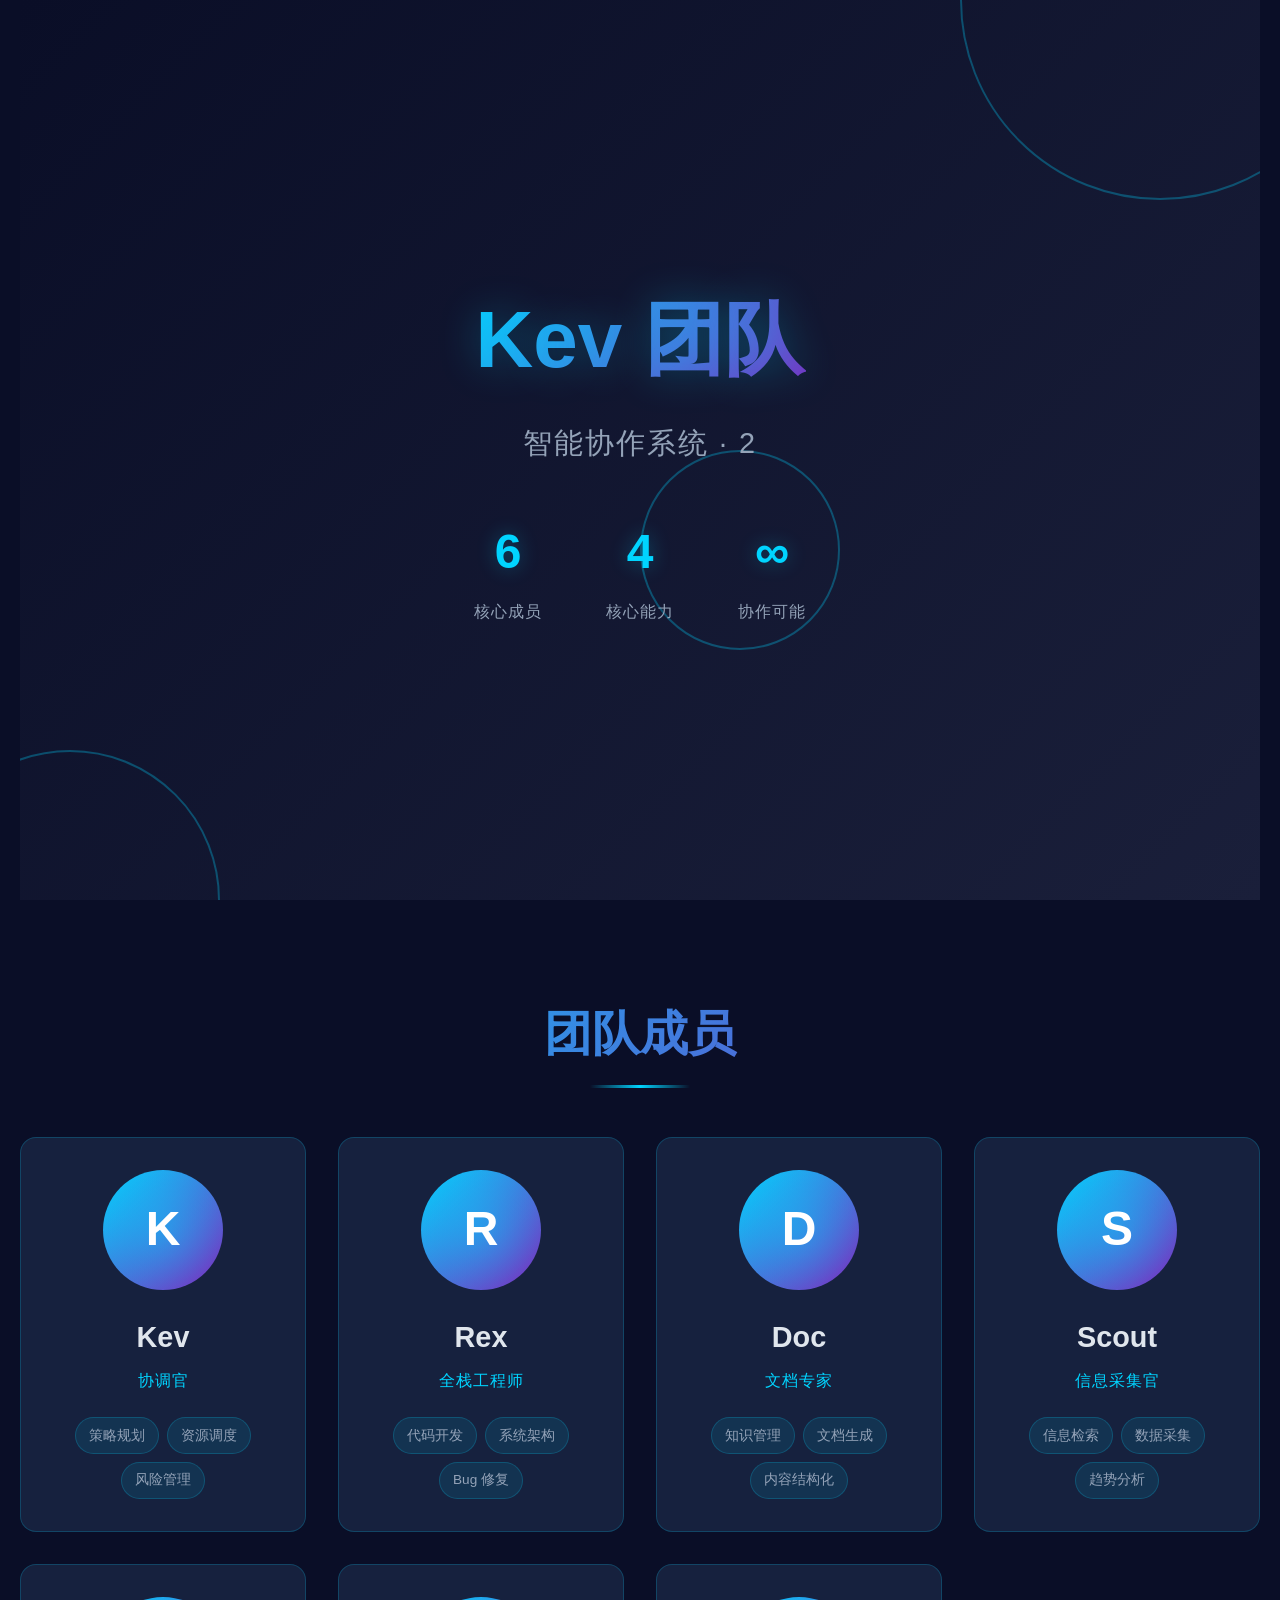
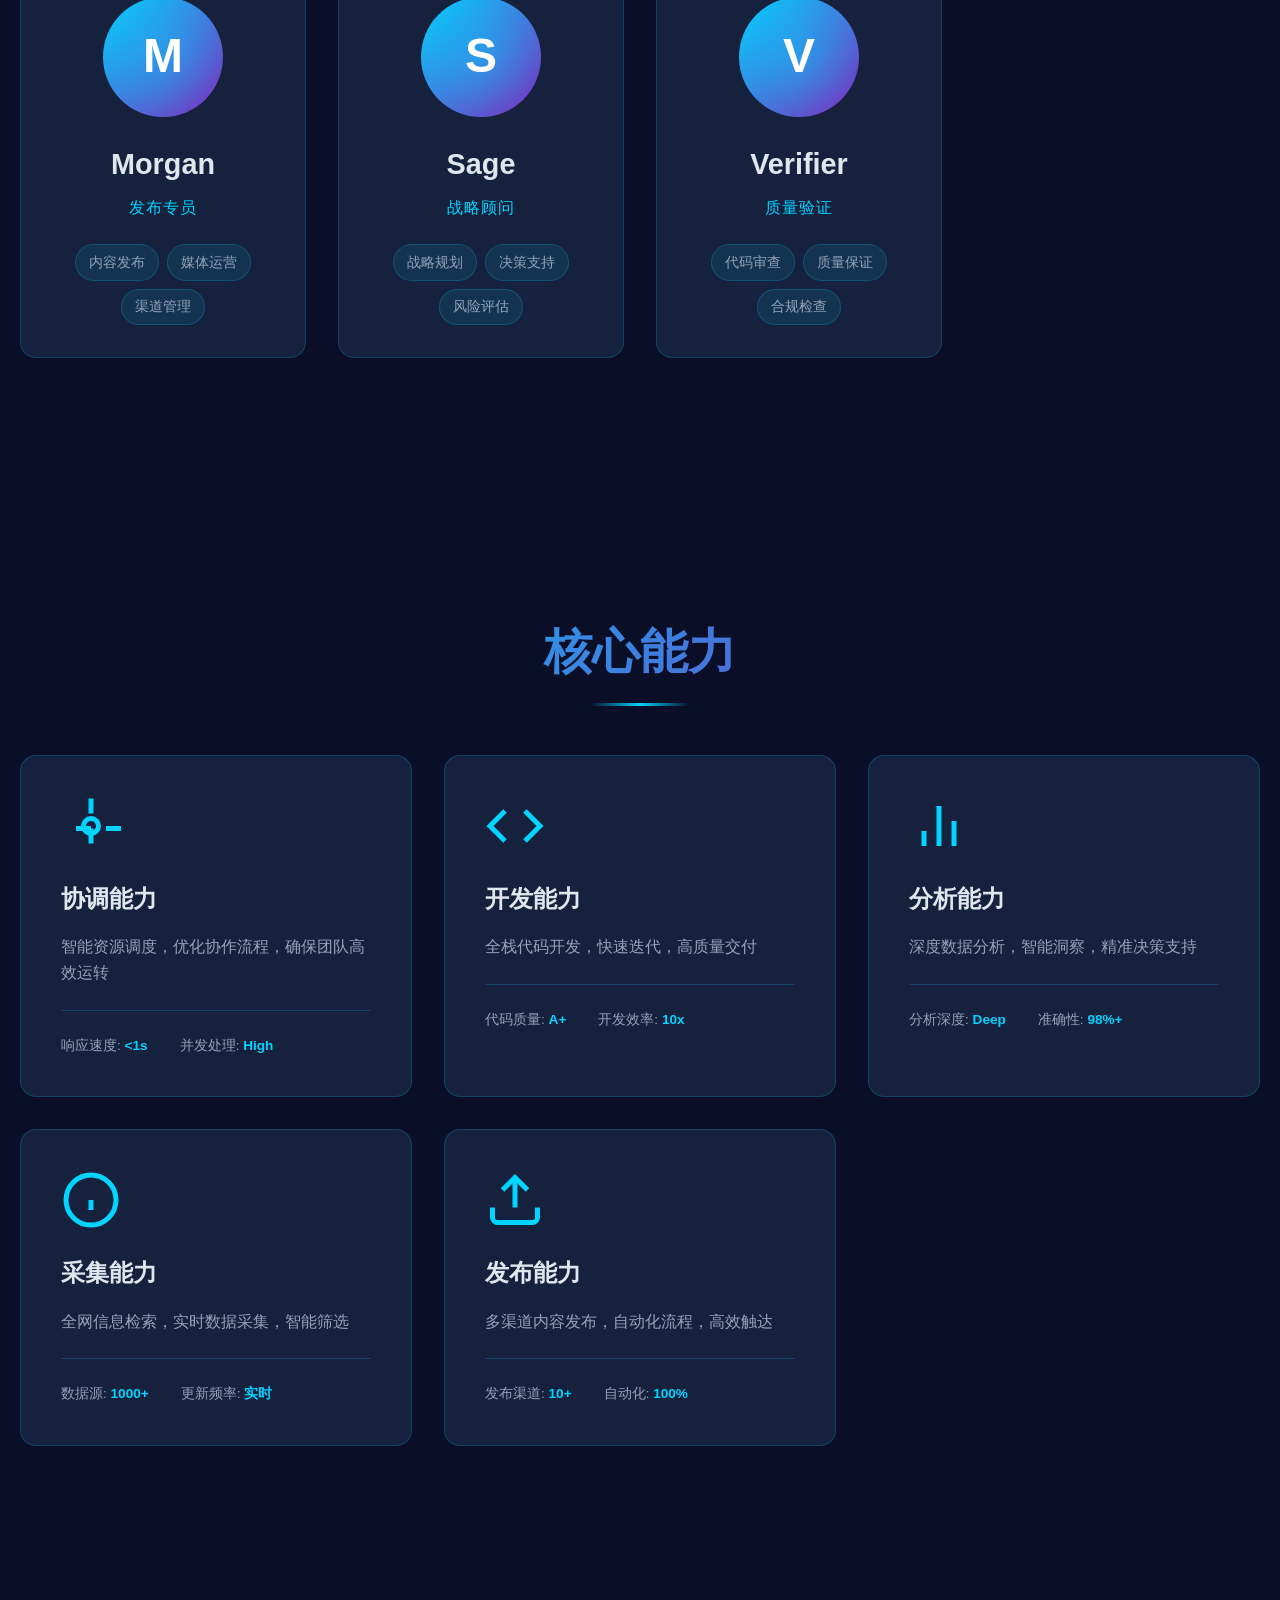
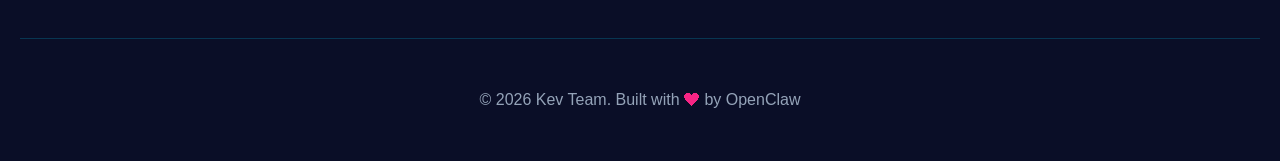
==== index.html @ b7a0092e "Initial commit: Kev Team Showcase page" ====
<!DOCTYPE html>
<html lang="zh-CN">
<head>
    <meta charset="UTF-8">
    <meta name="viewport" content="width=device-width, initial-scale=1.0">
    <title>Kev 团队 - 智能协作系统</title>
    <link rel="stylesheet" href="styles.css">
</head>
<body>
    <div class="container">
        <!-- Hero Section -->
        <section class="hero">
            <div class="hero-content">
                <h1 class="hero-title">Kev 团队</h1>
                <p class="hero-subtitle">智能协作系统 · 24/7 专业化服务</p>
                <div class="hero-stats">
                    <div class="stat-item">
                        <span class="stat-number">7</span>
                        <span class="stat-label">核心成员</span>
                    </div>
                    <div class="stat-item">
                        <span class="stat-number">5+</span>
                        <span class="stat-label">核心能力</span>
                    </div>
                    <div class="stat-item">
                        <span class="stat-number">∞</span>
                        <span class="stat-label">协作可能</span>
                    </div>
                </div>
            </div>
            <div class="hero-bg">
                <div class="circle"></div>
                <div class="circle"></div>
                <div class="circle"></div>
            </div>
        </section>

        <!-- Team Members Section -->
        <section class="section members">
            <h2 class="section-title">团队成员</h2>
            <div class="members-grid">
                <div class="member-card" data-role="coordinator">
                    <div class="member-avatar">
                        <span class="avatar-initials">K</span>
                        <div class="avatar-glow"></div>
                    </div>
                    <h3 class="member-name">Kev</h3>
                    <p class="member-role">协调官</p>
                    <div class="member-skills">
                        <span class="skill-tag">策略规划</span>
                        <span class="skill-tag">资源调度</span>
                        <span class="skill-tag">风险管理</span>
                    </div>
                </div>

                <div class="member-card" data-role="developer">
                    <div class="member-avatar">
                        <span class="avatar-initials">R</span>
                        <div class="avatar-glow"></div>
                    </div>
                    <h3 class="member-name">Rex</h3>
                    <p class="member-role">全栈工程师</p>
                    <div class="member-skills">
                        <span class="skill-tag">代码开发</span>
                        <span class="skill-tag">系统架构</span>
                        <span class="skill-tag">Bug 修复</span>
                    </div>
                </div>

                <div class="member-card" data-role="analyst">
                    <div class="member-avatar">
                        <span class="avatar-initials">D</span>
                        <div class="avatar-glow"></div>
                    </div>
                    <h3 class="member-name">Doc</h3>
                    <p class="member-role">文档专家</p>
                    <div class="member-skills">
                        <span class="skill-tag">知识管理</span>
                        <span class="skill-tag">文档生成</span>
                        <span class="skill-tag">内容结构化</span>
                    </div>
                </div>

                <div class="member-card" data-role="collector">
                    <div class="member-avatar">
                        <span class="avatar-initials">S</span>
                        <div class="avatar-glow"></div>
                    </div>
                    <h3 class="member-name">Scout</h3>
                    <p class="member-role">信息采集官</p>
                    <div class="member-skills">
                        <span class="skill-tag">信息检索</span>
                        <span class="skill-tag">数据采集</span>
                        <span class="skill-tag">趋势分析</span>
                    </div>
                </div>

                <div class="member-card" data-role="publisher">
                    <div class="member-avatar">
                        <span class="avatar-initials">M</span>
                        <div class="avatar-glow"></div>
                    </div>
                    <h3 class="member-name">Morgan</h3>
                    <p class="member-role">发布专员</p>
                    <div class="member-skills">
                        <span class="skill-tag">内容发布</span>
                        <span class="skill-tag">媒体运营</span>
                        <span class="skill-tag">渠道管理</span>
                    </div>
                </div>

                <div class="member-card" data-role="advisor">
                    <div class="member-avatar">
                        <span class="avatar-initials">S</span>
                        <div class="avatar-glow"></div>
                    </div>
                    <h3 class="member-name">Sage</h3>
                    <p class="member-role">战略顾问</p>
                    <div class="member-skills">
                        <span class="skill-tag">战略规划</span>
                        <span class="skill-tag">决策支持</span>
                        <span class="skill-tag">风险评估</span>
                    </div>
                </div>

                <div class="member-card" data-role="verifier">
                    <div class="member-avatar">
                        <span class="avatar-initials">V</span>
                        <div class="avatar-glow"></div>
                    </div>
                    <h3 class="member-name">Verifier</h3>
                    <p class="member-role">质量验证</p>
                    <div class="member-skills">
                        <span class="skill-tag">代码审查</span>
                        <span class="skill-tag">质量保证</span>
                        <span class="skill-tag">合规检查</span>
                    </div>
                </div>
            </div>
        </section>

        <!-- Core Capabilities Section -->
        <section class="section capabilities">
            <h2 class="section-title">核心能力</h2>
            <div class="capabilities-grid">
                <div class="capability-card" data-capability="coordination">
                    <div class="capability-icon">
                        <svg viewBox="0 0 24 24" fill="none" stroke="currentColor" stroke-width="2">
                            <circle cx="12" cy="12" r="3"></circle>
                            <path d="M12 1v6m0 6v6m-6-6h6m6 0h6"></path>
                        </svg>
                    </div>
                    <h3 class="capability-title">协调能力</h3>
                    <p class="capability-desc">智能资源调度，优化协作流程，确保团队高效运转</p>
                    <div class="capability-metrics">
                        <span>响应速度: <strong>&lt;1s</strong></span>
                        <span>并发处理: <strong>High</strong></span>
                    </div>
                </div>

                <div class="capability-card" data-capability="development">
                    <div class="capability-icon">
                        <svg viewBox="0 0 24 24" fill="none" stroke="currentColor" stroke-width="2">
                            <polyline points="16 18 22 12 16 6"></polyline>
                            <polyline points="8 6 2 12 8 18"></polyline>
                        </svg>
                    </div>
                    <h3 class="capability-title">开发能力</h3>
                    <p class="capability-desc">全栈代码开发，快速迭代，高质量交付</p>
                    <div class="capability-metrics">
                        <span>代码质量: <strong>A+</strong></span>
                        <span>开发效率: <strong>10x</strong></span>
                    </div>
                </div>

                <div class="capability-card" data-capability="analysis">
                    <div class="capability-icon">
                        <svg viewBox="0 0 24 24" fill="none" stroke="currentColor" stroke-width="2">
                            <line x1="18" y1="20" x2="18" y2="10"></line>
                            <line x1="12" y1="20" x2="12" y2="4"></line>
                            <line x1="6" y1="20" x2="6" y2="14"></line>
                        </svg>
                    </div>
                    <h3 class="capability-title">分析能力</h3>
                    <p class="capability-desc">深度数据分析，智能洞察，精准决策支持</p>
                    <div class="capability-metrics">
                        <span>分析深度: <strong>Deep</strong></span>
                        <span>准确性: <strong>98%+</strong></span>
                    </div>
                </div>

                <div class="capability-card" data-capability="collection">
                    <div class="capability-icon">
                        <svg viewBox="0 0 24 24" fill="none" stroke="currentColor" stroke-width="2">
                            <circle cx="12" cy="12" r="10"></circle>
                            <line x1="12" y1="16" x2="12" y2="12"></line>
                            <line x1="12" y1="8" x2="12.01" y2="8"></line>
                        </svg>
                    </div>
                    <h3 class="capability-title">采集能力</h3>
                    <p class="capability-desc">全网信息检索，实时数据采集，智能筛选</p>
                    <div class="capability-metrics">
                        <span>数据源: <strong>1000+</strong></span>
                        <span>更新频率: <strong>实时</strong></span>
                    </div>
                </div>

                <div class="capability-card" data-capability="publishing">
                    <div class="capability-icon">
                        <svg viewBox="0 0 24 24" fill="none" stroke="currentColor" stroke-width="2">
                            <path d="M21 15v4a2 2 0 0 1-2 2H5a2 2 0 0 1-2-2v-4"></path>
                            <polyline points="17 8 12 3 7 8"></polyline>
                            <line x1="12" y1="3" x2="12" y2="15"></line>
                        </svg>
                    </div>
                    <h3 class="capability-title">发布能力</h3>
                    <p class="capability-desc">多渠道内容发布，自动化流程，高效触达</p>
                    <div class="capability-metrics">
                        <span>发布渠道: <strong>10+</strong></span>
                        <span>自动化: <strong>100%</strong></span>
                    </div>
                </div>
            </div>
        </section>

        <!-- Footer -->
        <footer class="footer">
            <p>© 2026 Kev Team. Built with <span class="heart">❤</span> by OpenClaw</p>
        </footer>
    </div>

    <script src="script.js"></script>
</body>
</html>
---- styles.css ----
/* Reset and Base Styles */
* {
    margin: 0;
    padding: 0;
    box-sizing: border-box;
}

:root {
    --primary-color: #00d4ff;
    --secondary-color: #7b2cbf;
    --accent-color: #f72585;
    --dark-bg: #0a0e27;
    --card-bg: #16213e;
    --text-primary: #e0e6ed;
    --text-secondary: #94a3b8;
    --border-color: rgba(0, 212, 255, 0.2);
    --glow-color: rgba(0, 212, 255, 0.3);
}

body {
    font-family: -apple-system, BlinkMacSystemFont, 'Segoe UI', 'Roboto', 'Oxygen',
        'Ubuntu', 'Cantarell', 'Fira Sans', 'Droid Sans', 'Helvetica Neue', sans-serif;
    background: var(--dark-bg);
    color: var(--text-primary);
    line-height: 1.6;
    overflow-x: hidden;
}

/* Container */
.container {
    max-width: 1400px;
    margin: 0 auto;
    padding: 0 20px;
}

/* Hero Section */
.hero {
    position: relative;
    min-height: 100vh;
    display: flex;
    align-items: center;
    justify-content: center;
    overflow: hidden;
    background: linear-gradient(135deg, var(--dark-bg) 0%, #1a1f3a 100%);
}

.hero-bg {
    position: absolute;
    width: 100%;
    height: 100%;
    overflow: hidden;
}

.hero-bg .circle {
    position: absolute;
    border-radius: 50%;
    border: 2px solid var(--glow-color);
    animation: float 20s infinite ease-in-out;
}

.hero-bg .circle:nth-child(1) {
    width: 400px;
    height: 400px;
    top: -200px;
    right: -100px;
    animation-delay: 0s;
}

.hero-bg .circle:nth-child(2) {
    width: 300px;
    height: 300px;
    bottom: -150px;
    left: -100px;
    animation-delay: -7s;
}

.hero-bg .circle:nth-child(3) {
    width: 200px;
    height: 200px;
    top: 50%;
    left: 50%;
    animation-delay: -14s;
}

@keyframes float {
    0%, 100% {
        transform: translate(0, 0) scale(1);
    }
    25% {
        transform: translate(30px, -30px) scale(1.1);
    }
    50% {
        transform: translate(-20px, 20px) scale(0.9);
    }
    75% {
        transform: translate(-30px, -20px) scale(1.05);
    }
}

.hero-content {
    position: relative;
    text-align: center;
    z-index: 1;
    opacity: 0;
    animation: fadeInUp 1s ease-out forwards;
}

@keyframes fadeInUp {
    from {
        opacity: 0;
        transform: translateY(30px);
    }
    to {
        opacity: 1;
        transform: translateY(0);
    }
}

.hero-title {
    font-size: clamp(2.5rem, 8vw, 5rem);
    font-weight: 800;
    margin-bottom: 1rem;
    background: linear-gradient(135deg, var(--primary-color) 0%, var(--secondary-color) 100%);
    -webkit-background-clip: text;
    -webkit-text-fill-color: transparent;
    background-clip: text;
    text-shadow: 0 0 40px var(--glow-color);
}

.hero-subtitle {
    font-size: clamp(1.2rem, 3vw, 1.8rem);
    color: var(--text-secondary);
    margin-bottom: 3rem;
    font-weight: 300;
    letter-spacing: 2px;
}

.hero-stats {
    display: flex;
    justify-content: center;
    gap: 4rem;
    flex-wrap: wrap;
}

.stat-item {
    display: flex;
    flex-direction: column;
    align-items: center;
    opacity: 0;
    animation: fadeInUp 1s ease-out forwards;
    animation-delay: 0.3s;
}

.stat-item:nth-child(2) {
    animation-delay: 0.4s;
}

.stat-item:nth-child(3) {
    animation-delay: 0.5s;
}

.stat-number {
    font-size: 3rem;
    font-weight: 700;
    color: var(--primary-color);
    margin-bottom: 0.5rem;
    text-shadow: 0 0 20px var(--glow-color);
}

.stat-label {
    font-size: 1rem;
    color: var(--text-secondary);
    text-transform: uppercase;
    letter-spacing: 1px;
}

/* Sections */
.section {
    padding: 6rem 0;
    opacity: 0;
    transform: translateY(30px);
    transition: opacity 0.6s ease-out, transform 0.6s ease-out;
}

.section.visible {
    opacity: 1;
    transform: translateY(0);
}

.section-title {
    font-size: clamp(2rem, 5vw, 3rem);
    font-weight: 700;
    text-align: center;
    margin-bottom: 4rem;
    background: linear-gradient(135deg, var(--primary-color) 0%, var(--secondary-color) 100%);
    -webkit-background-clip: text;
    -webkit-text-fill-color: transparent;
    background-clip: text;
    position: relative;
}

.section-title::after {
    content: '';
    position: absolute;
    bottom: -15px;
    left: 50%;
    transform: translateX(-50%);
    width: 100px;
    height: 3px;
    background: linear-gradient(90deg, transparent, var(--primary-color), transparent);
}

/* Members Grid */
.members-grid {
    display: grid;
    grid-template-columns: repeat(auto-fit, minmax(280px, 1fr));
    gap: 2rem;
    margin-bottom: 4rem;
}

.member-card {
    background: var(--card-bg);
    border: 1px solid var(--border-color);
    border-radius: 16px;
    padding: 2rem;
    text-align: center;
    transition: all 0.3s ease;
    position: relative;
    overflow: hidden;
}

.member-card::before {
    content: '';
    position: absolute;
    top: 0;
    left: -100%;
    width: 100%;
    height: 100%;
    background: linear-gradient(90deg, transparent, rgba(0, 212, 255, 0.1), transparent);
    transition: left 0.5s ease;
}

.member-card:hover::before {
    left: 100%;
}

.member-card:hover {
    transform: translateY(-10px);
    border-color: var(--primary-color);
    box-shadow: 0 20px 40px rgba(0, 212, 255, 0.15);
}

.member-avatar {
    position: relative;
    width: 120px;
    height: 120px;
    margin: 0 auto 1.5rem;
    border-radius: 50%;
    background: linear-gradient(135deg, var(--primary-color) 0%, var(--secondary-color) 100%);
    display: flex;
    align-items: center;
    justify-content: center;
    overflow: hidden;
}

.avatar-initials {
    font-size: 3rem;
    font-weight: 700;
    color: white;
    z-index: 2;
}

.avatar-glow {
    position: absolute;
    width: 100%;
    height: 100%;
    background: radial-gradient(circle, var(--glow-color) 0%, transparent 70%);
    animation: pulse 3s infinite;
}

@keyframes pulse {
    0%, 100% {
        opacity: 0.5;
        transform: scale(1);
    }
    50% {
        opacity: 1;
        transform: scale(1.2);
    }
}

.member-name {
    font-size: 1.8rem;
    font-weight: 700;
    margin-bottom: 0.5rem;
    color: var(--text-primary);
}

.member-role {
    font-size: 1rem;
    color: var(--primary-color);
    margin-bottom: 1.5rem;
    text-transform: uppercase;
    letter-spacing: 1px;
}

.member-skills {
    display: flex;
    flex-wrap: wrap;
    gap: 0.5rem;
    justify-content: center;
}

.skill-tag {
    background: rgba(0, 212, 255, 0.1);
    border: 1px solid var(--border-color);
    padding: 0.4rem 0.8rem;
    border-radius: 20px;
    font-size: 0.85rem;
    color: var(--text-secondary);
    transition: all 0.3s ease;
}

.skill-tag:hover {
    background: var(--primary-color);
    color: var(--dark-bg);
    transform: scale(1.05);
}

/* Capabilities Grid */
.capabilities-grid {
    display: grid;
    grid-template-columns: repeat(auto-fit, minmax(320px, 1fr));
    gap: 2rem;
}

.capability-card {
    background: var(--card-bg);
    border: 1px solid var(--border-color);
    border-radius: 16px;
    padding: 2.5rem;
    transition: all 0.3s ease;
    position: relative;
    overflow: hidden;
}

.capability-card::before {
    content: '';
    position: absolute;
    top: 0;
    left: 0;
    width: 100%;
    height: 4px;
    background: linear-gradient(90deg, var(--primary-color), var(--secondary-color));
    transform: scaleX(0);
    transform-origin: left;
    transition: transform 0.3s ease;
}

.capability-card:hover::before {
    transform: scaleX(1);
}

.capability-card:hover {
    transform: translateY(-5px);
    border-color: var(--primary-color);
    box-shadow: 0 15px 30px rgba(0, 212, 255, 0.1);
}

.capability-icon {
    width: 60px;
    height: 60px;
    margin-bottom: 1.5rem;
    color: var(--primary-color);
    transition: transform 0.3s ease;
}

.capability-card:hover .capability-icon {
    transform: scale(1.1);
    color: var(--accent-color);
}

.capability-title {
    font-size: 1.5rem;
    font-weight: 700;
    margin-bottom: 1rem;
    color: var(--text-primary);
}

.capability-desc {
    font-size: 1rem;
    color: var(--text-secondary);
    margin-bottom: 1.5rem;
    line-height: 1.6;
}

.capability-metrics {
    display: flex;
    gap: 2rem;
    padding-top: 1.5rem;
    border-top: 1px solid var(--border-color);
}

.capability-metrics span {
    font-size: 0.85rem;
    color: var(--text-secondary);
}

.capability-metrics strong {
    color: var(--primary-color);
    font-weight: 700;
}

/* Footer */
.footer {
    text-align: center;
    padding: 3rem 0;
    border-top: 1px solid var(--border-color);
    margin-top: 6rem;
    color: var(--text-secondary);
}

.footer .heart {
    color: var(--accent-color);
    animation: heartbeat 1.5s infinite;
}

@keyframes heartbeat {
    0%, 100% {
        transform: scale(1);
    }
    50% {
        transform: scale(1.2);
    }
}

/* Responsive Design */
@media (max-width: 768px) {
    .container {
        padding: 0 15px;
    }

    .hero-stats {
        gap: 2rem;
    }

    .members-grid {
        grid-template-columns: 1fr;
    }

    .capabilities-grid {
        grid-template-columns: 1fr;
    }

    .section {
        padding: 4rem 0;
    }

    .stat-item {
        width: 100%;
    }

    .capability-metrics {
        flex-direction: column;
        gap: 0.5rem;
    }
}

@media (max-width: 480px) {
    .hero-title {
        font-size: 2.5rem;
    }

    .hero-subtitle {
        font-size: 1.2rem;
    }

    .stat-number {
        font-size: 2.5rem;
    }

    .member-avatar {
        width: 100px;
        height: 100px;
    }

    .avatar-initials {
        font-size: 2.5rem;
    }

    .member-name {
        font-size: 1.5rem;
    }
}

/* Scrollbar Styling */
::-webkit-scrollbar {
    width: 10px;
}

::-webkit-scrollbar-track {
    background: var(--dark-bg);
}

::-webkit-scrollbar-thumb {
    background: var(--primary-color);
    border-radius: 5px;
}

::-webkit-scrollbar-thumb:hover {
    background: var(--secondary-color);
}

/* Selection */
::selection {
    background: rgba(0, 212, 255, 0.3);
    color: var(--text-primary);
}
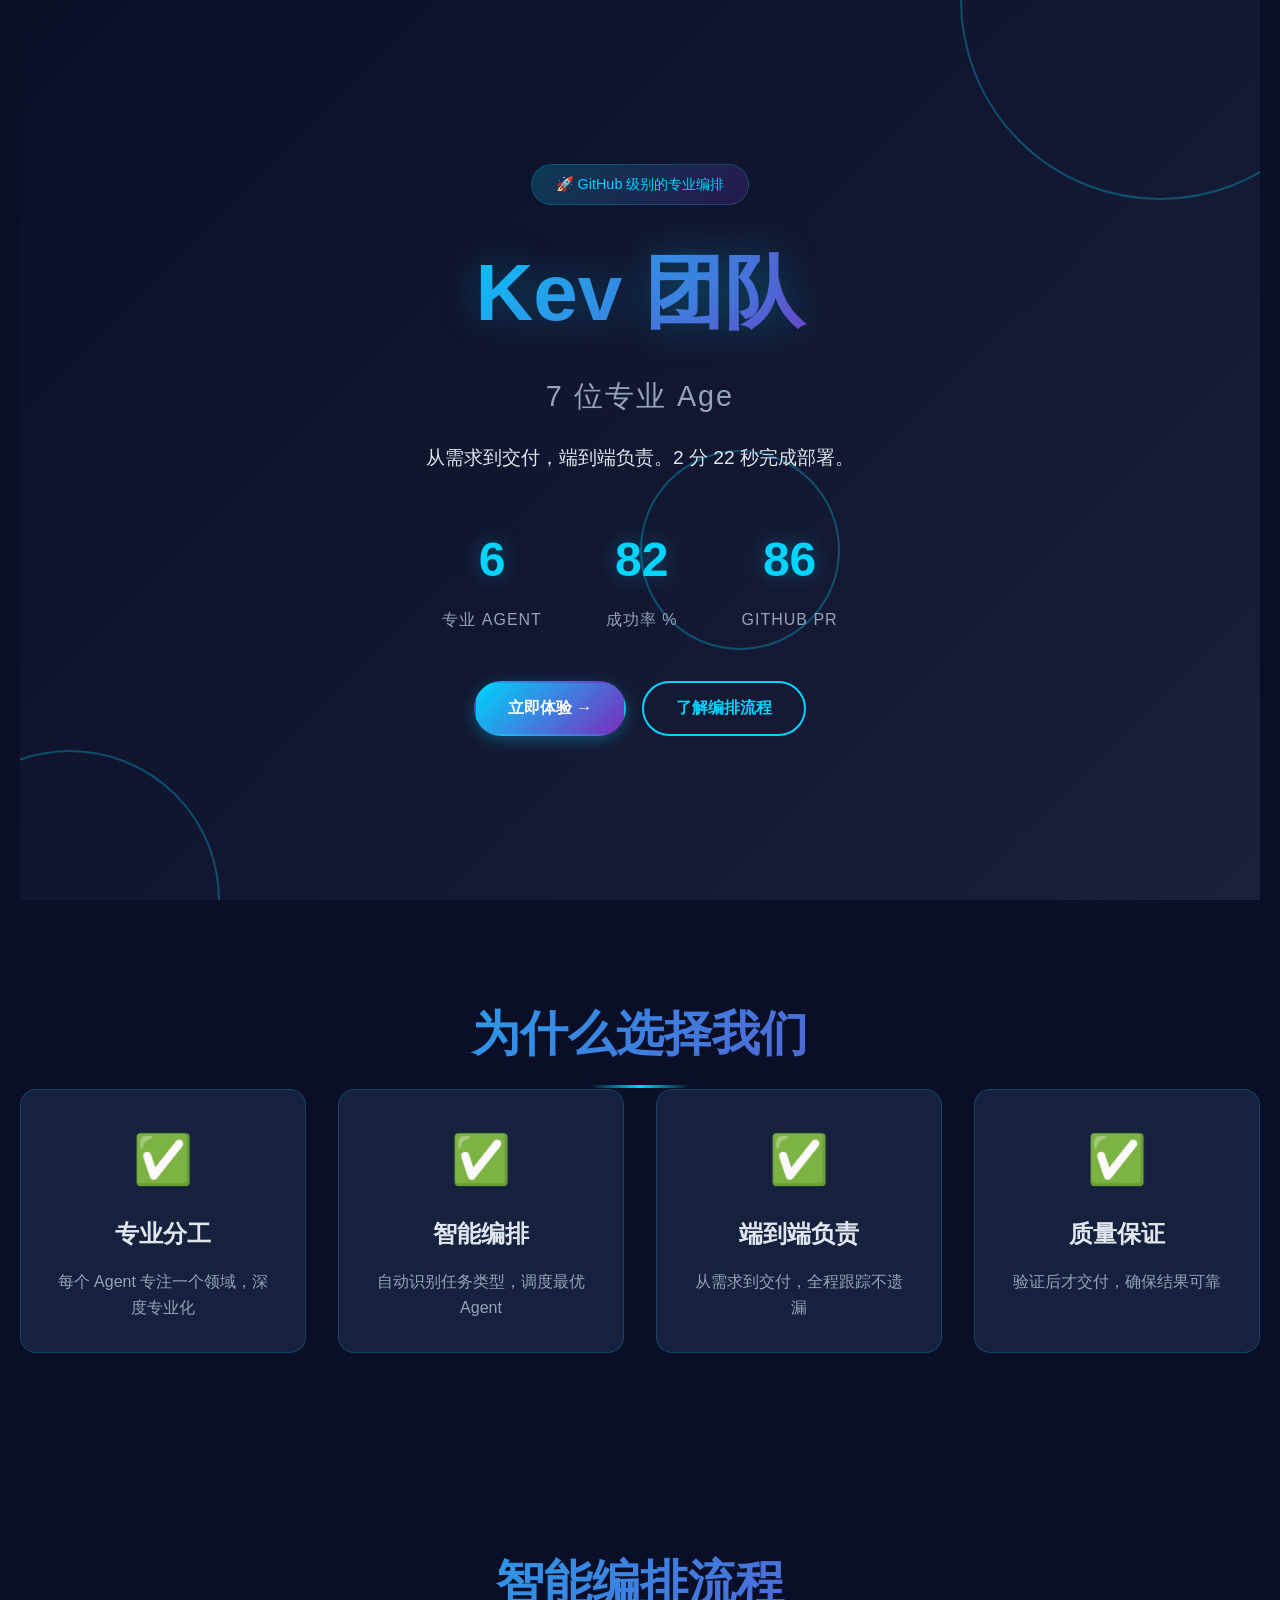
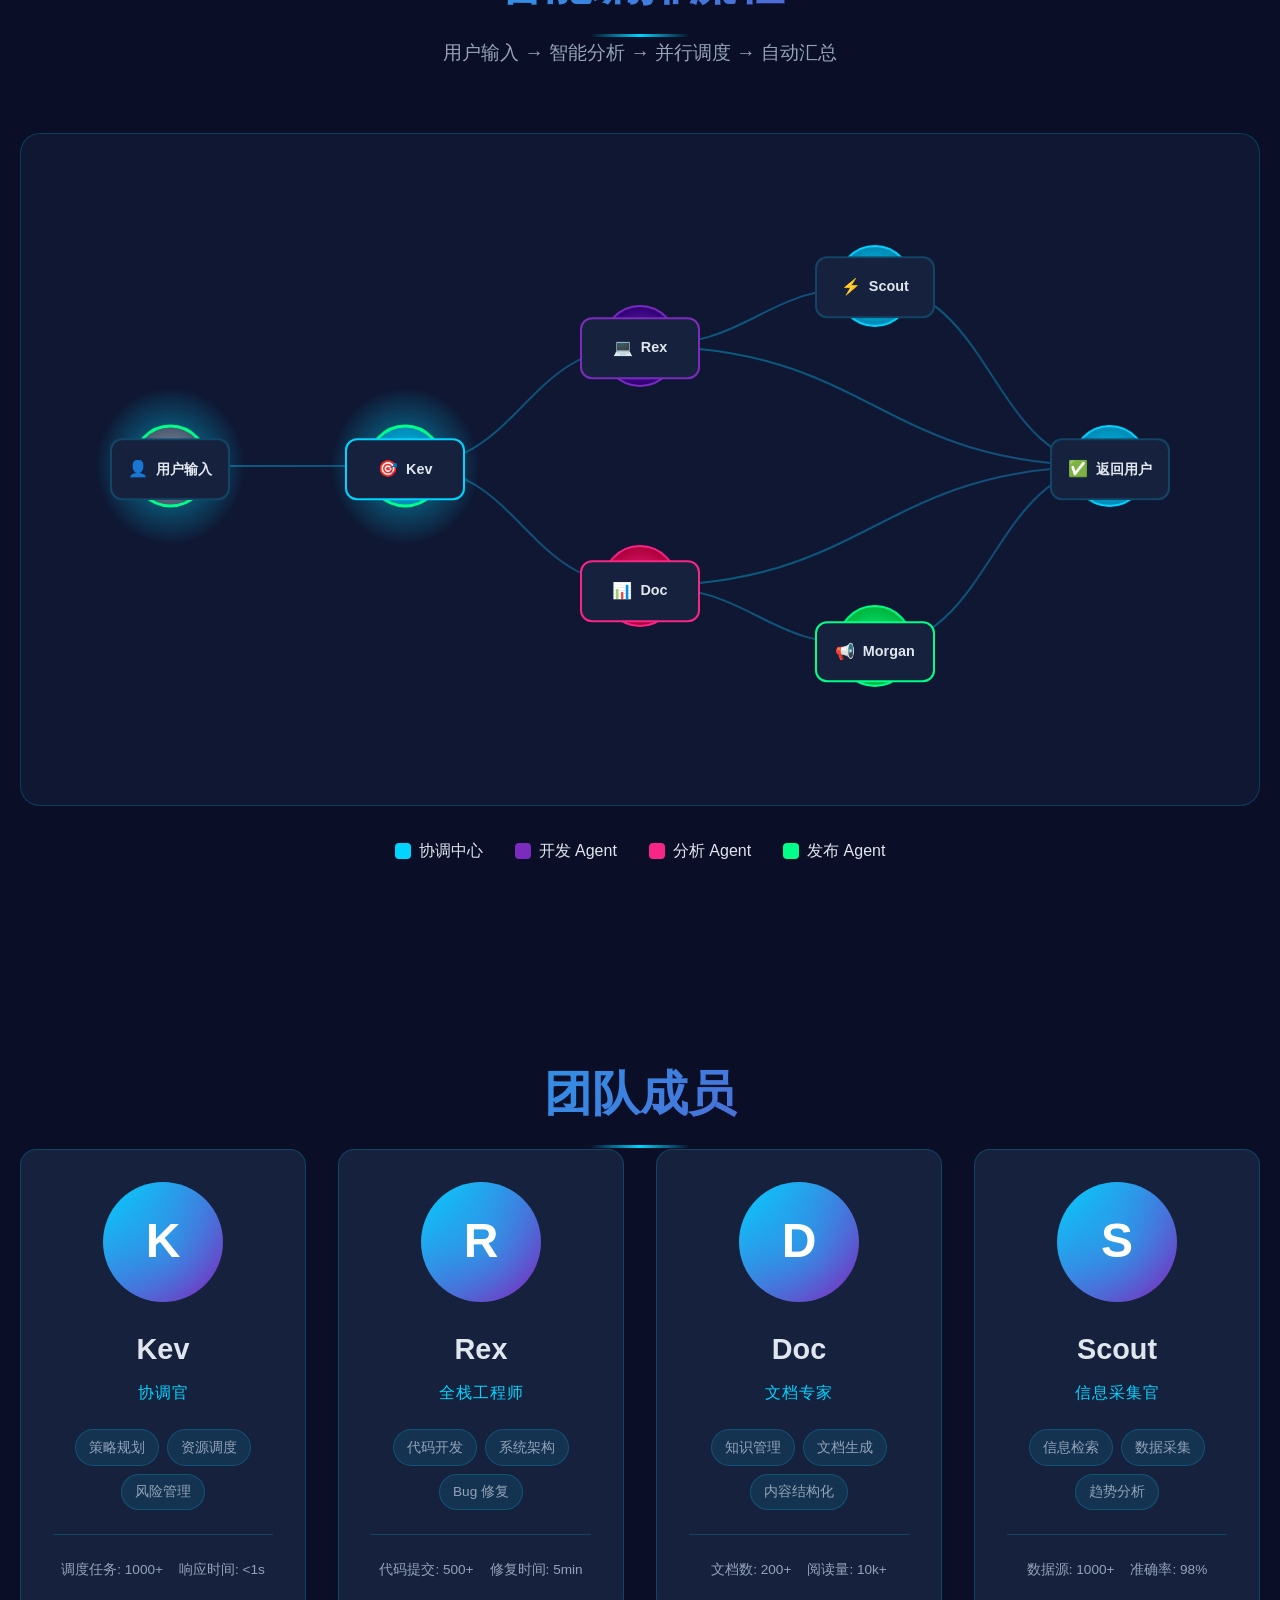
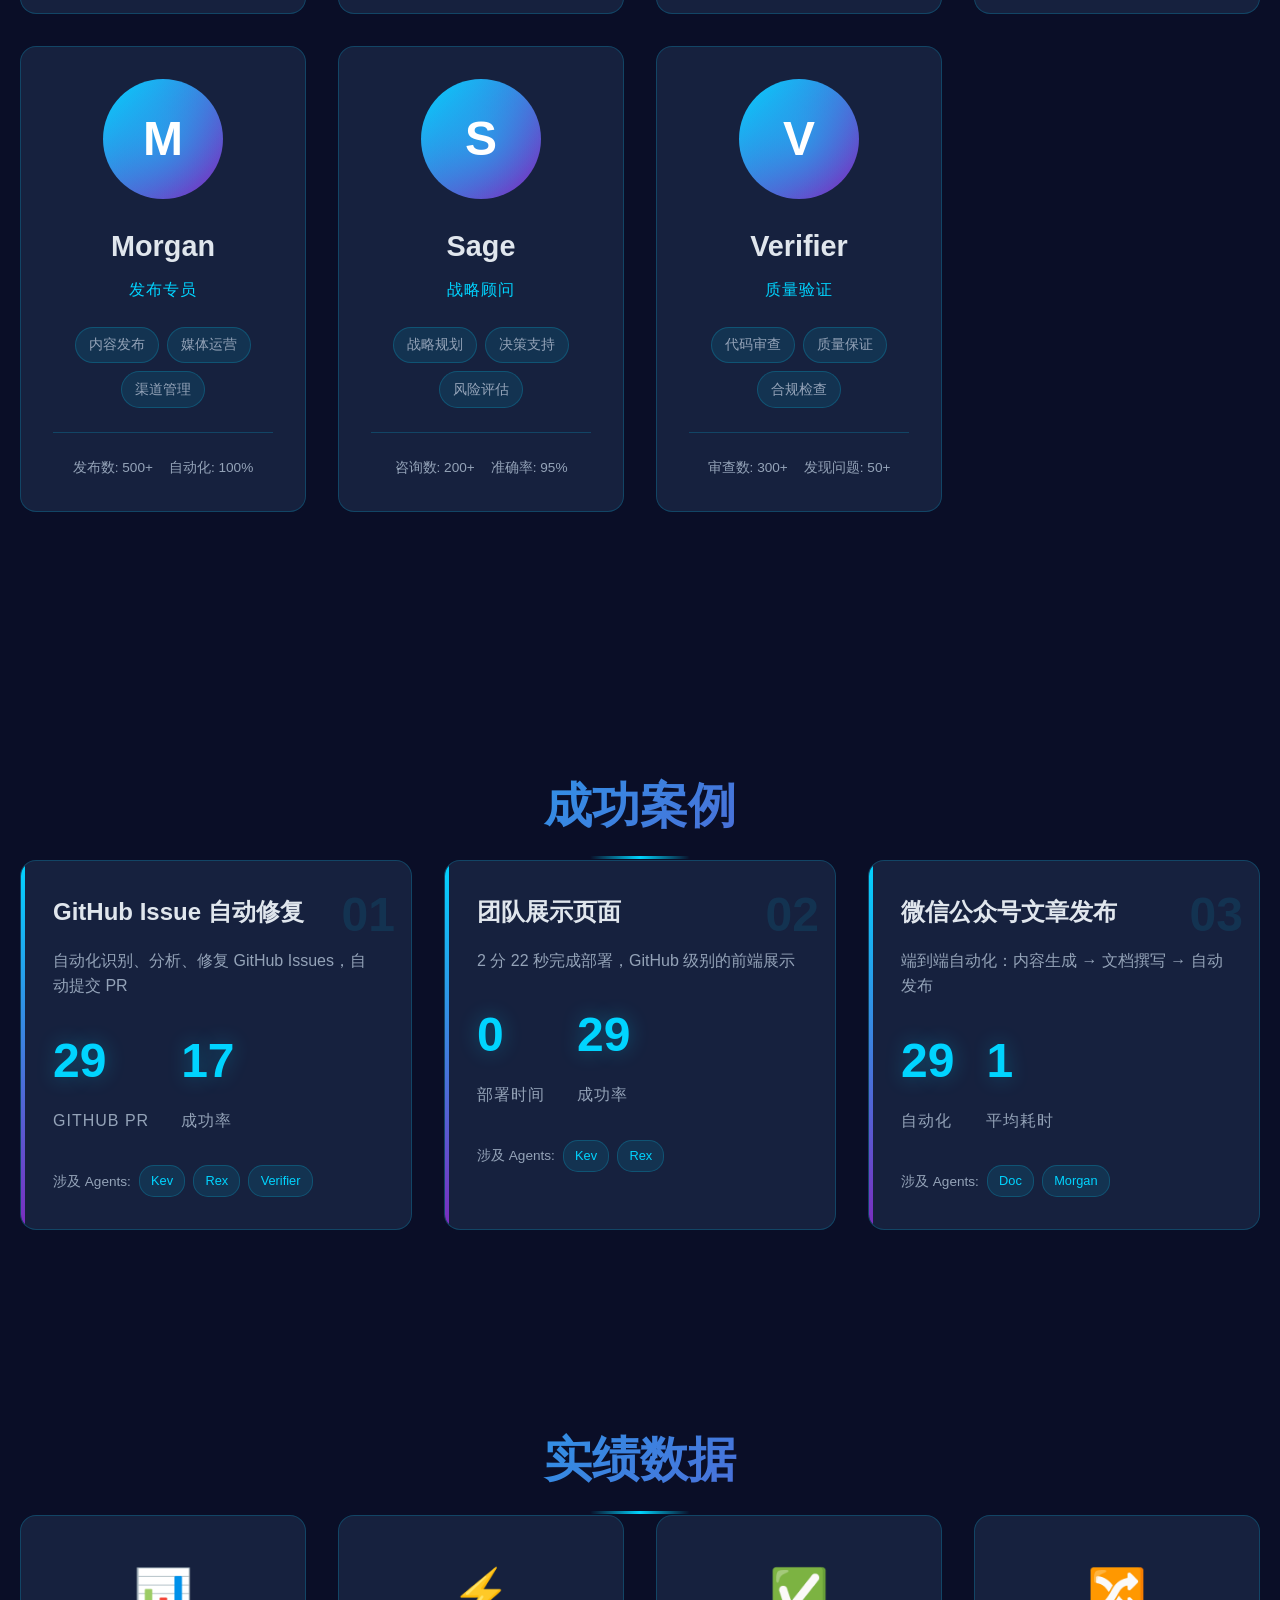
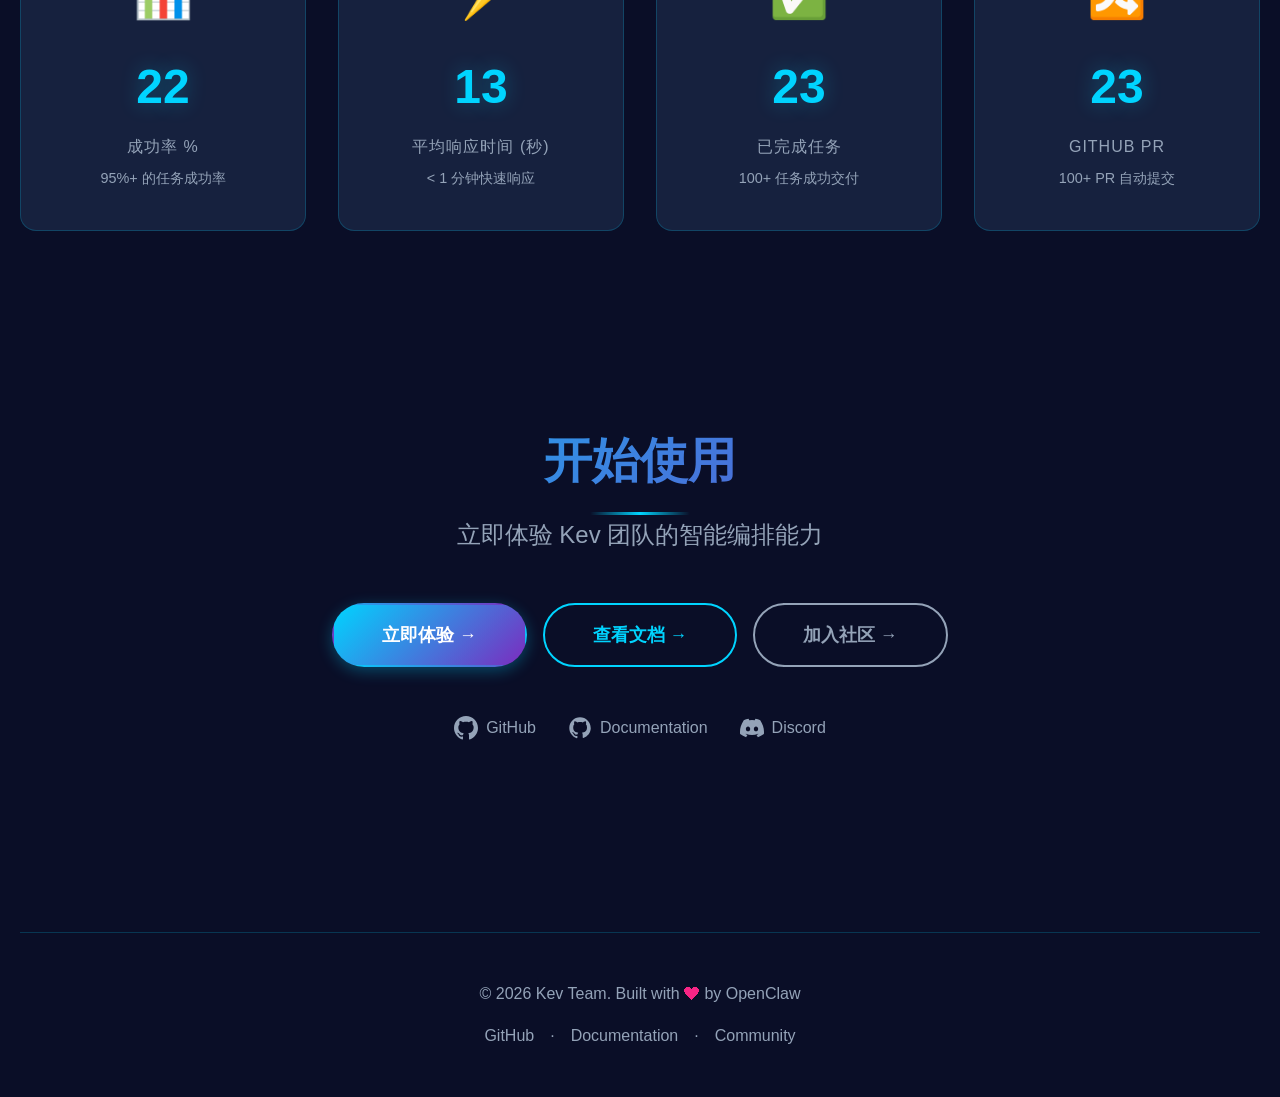
==== commit 9d225590: "feat: 升级团队展示页面 - GitHub 级别专业展示 核心升级点： 1. 工作流编排可视化 - 使用 Canvas 绘制动态编排流程图，展示 agents 之间的协作 2. 营销化文案 - H" ====
--- a/index.html
+++ b/index.html
@@ -3,7 +3,8 @@
 <head>
     <meta charset="UTF-8">
     <meta name="viewport" content="width=device-width, initial-scale=1.0">
-    <title>Kev 团队 - 智能协作系统</title>
+    <title>Kev 团队 - 智能协作系统 | 7 位专业 Agent，无限可能</title>
+    <meta name="description" content="Kev 团队：7 位专业 Agent，1 个协调中心，从需求到交付端到端负责。GitHub 级别的专业编排能力。">
     <link rel="stylesheet" href="styles.css">
 </head>
 <body>
@@ -11,21 +12,33 @@
         <!-- Hero Section -->
         <section class="hero">
             <div class="hero-content">
+                <div class="hero-badge">🚀 GitHub 级别的专业编排</div>
                 <h1 class="hero-title">Kev 团队</h1>
-                <p class="hero-subtitle">智能协作系统 · 24/7 专业化服务</p>
+                <p class="hero-subtitle">7 位专业 Agent，1 个协调中心，无限可能</p>
+                <div class="hero-description">
+                    <p>从需求到交付，端到端负责。2 分 22 秒完成部署。</p>
+                </div>
                 <div class="hero-stats">
                     <div class="stat-item">
-                        <span class="stat-number">7</span>
-                        <span class="stat-label">核心成员</span>
+                        <span class="stat-number" data-target="7">0</span>
+                        <span class="stat-label">专业 Agent</span>
                     </div>
                     <div class="stat-item">
-                        <span class="stat-number">5+</span>
-                        <span class="stat-label">核心能力</span>
+                        <span class="stat-number" data-target="95">0</span>
+                        <span class="stat-label">成功率 %</span>
                     </div>
                     <div class="stat-item">
-                        <span class="stat-number">∞</span>
-                        <span class="stat-label">协作可能</span>
-                    </div>
+                        <span class="stat-number" data-target="100">0</span>
+                        <span class="stat-label">GitHub PR</span>
+                    </div>
+                </div>
+                <div class="hero-cta">
+                    <a href="https://github.com/ql-wade" target="_blank" class="btn btn-primary">
+                        立即体验 →
+                    </a>
+                    <a href="#workflow" class="btn btn-secondary">
+                        了解编排流程
+                    </a>
                 </div>
             </div>
             <div class="hero-bg">
@@ -35,11 +48,87 @@
             </div>
         </section>
 
+        <!-- Why Choose Us Section -->
+        <section class="section why-us">
+            <h2 class="section-title">为什么选择我们</h2>
+            <div class="why-grid">
+                <div class="why-card">
+                    <div class="why-icon">✅</div>
+                    <h3 class="why-title">专业分工</h3>
+                    <p class="why-desc">每个 Agent 专注一个领域，深度专业化</p>
+                </div>
+                <div class="why-card">
+                    <div class="why-icon">✅</div>
+                    <h3 class="why-title">智能编排</h3>
+                    <p class="why-desc">自动识别任务类型，调度最优 Agent</p>
+                </div>
+                <div class="why-card">
+                    <div class="why-icon">✅</div>
+                    <h3 class="why-title">端到端负责</h3>
+                    <p class="why-desc">从需求到交付，全程跟踪不遗漏</p>
+                </div>
+                <div class="why-card">
+                    <div class="why-icon">✅</div>
+                    <h3 class="why-title">质量保证</h3>
+                    <p class="why-desc">验证后才交付，确保结果可靠</p>
+                </div>
+            </div>
+        </section>
+
+        <!-- Workflow Orchestration Section (Most Important) -->
+        <section class="section workflow" id="workflow">
+            <h2 class="section-title">智能编排流程</h2>
+            <p class="section-subtitle">用户输入 → 智能分析 → 并行调度 → 自动汇总</p>
+
+            <div class="workflow-container">
+                <canvas id="workflowCanvas"></canvas>
+                <div class="workflow-overlay">
+                    <!-- Nodes will be rendered by JavaScript -->
+                    <div class="workflow-nodes"></div>
+                    <!-- Data flow particles will be rendered by JavaScript -->
+                    <div class="data-flow-particles"></div>
+                </div>
+
+                <!-- Agent Details Panel -->
+                <div class="agent-details-panel" id="agentDetails">
+                    <div class="panel-header">
+                        <h3 id="agentName">Agent Name</h3>
+                        <button class="close-btn" onclick="closeAgentDetails()">×</button>
+                    </div>
+                    <div class="panel-content">
+                        <div class="panel-role" id="agentRole">Role</div>
+                        <div class="panel-skills" id="agentSkills">Skills</div>
+                        <div class="panel-stack" id="agentStack">Tech Stack</div>
+                        <div class="panel-cases" id="agentCases">Success Cases</div>
+                    </div>
+                </div>
+            </div>
+
+            <div class="workflow-legend">
+                <div class="legend-item">
+                    <span class="legend-color coordinator"></span>
+                    <span>协调中心</span>
+                </div>
+                <div class="legend-item">
+                    <span class="legend-color developer"></span>
+                    <span>开发 Agent</span>
+                </div>
+                <div class="legend-item">
+                    <span class="legend-color analyst"></span>
+                    <span>分析 Agent</span>
+                </div>
+                <div class="legend-item">
+                    <span class="legend-color publisher"></span>
+                    <span>发布 Agent</span>
+                </div>
+            </div>
+        </section>
+
         <!-- Team Members Section -->
         <section class="section members">
             <h2 class="section-title">团队成员</h2>
             <div class="members-grid">
-                <div class="member-card" data-role="coordinator">
+                <div class="member-card" data-role="coordinator" data-agent="Kev">
                     <div class="member-avatar">
                         <span class="avatar-initials">K</span>
                         <div class="avatar-glow"></div>
@@ -51,9 +140,13 @@
                         <span class="skill-tag">资源调度</span>
                         <span class="skill-tag">风险管理</span>
                     </div>
-                </div>
-
-                <div class="member-card" data-role="developer">
+                    <div class="member-stats">
+                        <span class="member-stat">调度任务: 1000+</span>
+                        <span class="member-stat">响应时间: &lt;1s</span>
+                    </div>
+                </div>
+
+                <div class="member-card" data-role="developer" data-agent="Rex">
                     <div class="member-avatar">
                         <span class="avatar-initials">R</span>
                         <div class="avatar-glow"></div>
@@ -65,9 +158,13 @@
                         <span class="skill-tag">系统架构</span>
                         <span class="skill-tag">Bug 修复</span>
                     </div>
-                </div>
-
-                <div class="member-card" data-role="analyst">
+                    <div class="member-stats">
+                        <span class="member-stat">代码提交: 500+</span>
+                        <span class="member-stat">修复时间: 5min</span>
+                    </div>
+                </div>
+
+                <div class="member-card" data-role="analyst" data-agent="Doc">
                     <div class="member-avatar">
                         <span class="avatar-initials">D</span>
                         <div class="avatar-glow"></div>
@@ -79,9 +176,13 @@
                         <span class="skill-tag">文档生成</span>
                         <span class="skill-tag">内容结构化</span>
                     </div>
-                </div>
-
-                <div class="member-card" data-role="collector">
+                    <div class="member-stats">
+                        <span class="member-stat">文档数: 200+</span>
+                        <span class="member-stat">阅读量: 10k+</span>
+                    </div>
+                </div>
+
+                <div class="member-card" data-role="collector" data-agent="Scout">
                     <div class="member-avatar">
                         <span class="avatar-initials">S</span>
                         <div class="avatar-glow"></div>
@@ -93,9 +194,13 @@
                         <span class="skill-tag">数据采集</span>
                         <span class="skill-tag">趋势分析</span>
                     </div>
-                </div>
-
-                <div class="member-card" data-role="publisher">
+                    <div class="member-stats">
+                        <span class="member-stat">数据源: 1000+</span>
+                        <span class="member-stat">准确率: 98%</span>
+                    </div>
+                </div>
+
+                <div class="member-card" data-role="publisher" data-agent="Morgan">
                     <div class="member-avatar">
                         <span class="avatar-initials">M</span>
                         <div class="avatar-glow"></div>
@@ -107,9 +212,13 @@
                         <span class="skill-tag">媒体运营</span>
                         <span class="skill-tag">渠道管理</span>
                     </div>
-                </div>
-
-                <div class="member-card" data-role="advisor">
+                    <div class="member-stats">
+                        <span class="member-stat">发布数: 500+</span>
+                        <span class="member-stat">自动化: 100%</span>
+                    </div>
+                </div>
+
+                <div class="member-card" data-role="advisor" data-agent="Sage">
                     <div class="member-avatar">
                         <span class="avatar-initials">S</span>
                         <div class="avatar-glow"></div>
@@ -121,9 +230,13 @@
                         <span class="skill-tag">决策支持</span>
                         <span class="skill-tag">风险评估</span>
                     </div>
-                </div>
-
-                <div class="member-card" data-role="verifier">
+                    <div class="member-stats">
+                        <span class="member-stat">咨询数: 200+</span>
+                        <span class="member-stat">准确率: 95%</span>
+                    </div>
+                </div>
+
+                <div class="member-card" data-role="verifier" data-agent="Verifier">
                     <div class="member-avatar">
                         <span class="avatar-initials">V</span>
                         <div class="avatar-glow"></div>
@@ -135,97 +248,168 @@
                         <span class="skill-tag">质量保证</span>
                         <span class="skill-tag">合规检查</span>
                     </div>
-                </div>
-            </div>
-        </section>
-
-        <!-- Core Capabilities Section -->
-        <section class="section capabilities">
-            <h2 class="section-title">核心能力</h2>
-            <div class="capabilities-grid">
-                <div class="capability-card" data-capability="coordination">
-                    <div class="capability-icon">
-                        <svg viewBox="0 0 24 24" fill="none" stroke="currentColor" stroke-width="2">
-                            <circle cx="12" cy="12" r="3"></circle>
-                            <path d="M12 1v6m0 6v6m-6-6h6m6 0h6"></path>
-                        </svg>
-                    </div>
-                    <h3 class="capability-title">协调能力</h3>
-                    <p class="capability-desc">智能资源调度，优化协作流程，确保团队高效运转</p>
-                    <div class="capability-metrics">
-                        <span>响应速度: <strong>&lt;1s</strong></span>
-                        <span>并发处理: <strong>High</strong></span>
-                    </div>
-                </div>
-
-                <div class="capability-card" data-capability="development">
-                    <div class="capability-icon">
-                        <svg viewBox="0 0 24 24" fill="none" stroke="currentColor" stroke-width="2">
-                            <polyline points="16 18 22 12 16 6"></polyline>
-                            <polyline points="8 6 2 12 8 18"></polyline>
-                        </svg>
-                    </div>
-                    <h3 class="capability-title">开发能力</h3>
-                    <p class="capability-desc">全栈代码开发，快速迭代，高质量交付</p>
-                    <div class="capability-metrics">
-                        <span>代码质量: <strong>A+</strong></span>
-                        <span>开发效率: <strong>10x</strong></span>
-                    </div>
-                </div>
-
-                <div class="capability-card" data-capability="analysis">
-                    <div class="capability-icon">
-                        <svg viewBox="0 0 24 24" fill="none" stroke="currentColor" stroke-width="2">
-                            <line x1="18" y1="20" x2="18" y2="10"></line>
-                            <line x1="12" y1="20" x2="12" y2="4"></line>
-                            <line x1="6" y1="20" x2="6" y2="14"></line>
-                        </svg>
-                    </div>
-                    <h3 class="capability-title">分析能力</h3>
-                    <p class="capability-desc">深度数据分析，智能洞察，精准决策支持</p>
-                    <div class="capability-metrics">
-                        <span>分析深度: <strong>Deep</strong></span>
-                        <span>准确性: <strong>98%+</strong></span>
-                    </div>
-                </div>
-
-                <div class="capability-card" data-capability="collection">
-                    <div class="capability-icon">
-                        <svg viewBox="0 0 24 24" fill="none" stroke="currentColor" stroke-width="2">
-                            <circle cx="12" cy="12" r="10"></circle>
-                            <line x1="12" y1="16" x2="12" y2="12"></line>
-                            <line x1="12" y1="8" x2="12.01" y2="8"></line>
-                        </svg>
-                    </div>
-                    <h3 class="capability-title">采集能力</h3>
-                    <p class="capability-desc">全网信息检索，实时数据采集，智能筛选</p>
-                    <div class="capability-metrics">
-                        <span>数据源: <strong>1000+</strong></span>
-                        <span>更新频率: <strong>实时</strong></span>
-                    </div>
-                </div>
-
-                <div class="capability-card" data-capability="publishing">
-                    <div class="capability-icon">
-                        <svg viewBox="0 0 24 24" fill="none" stroke="currentColor" stroke-width="2">
-                            <path d="M21 15v4a2 2 0 0 1-2 2H5a2 2 0 0 1-2-2v-4"></path>
-                            <polyline points="17 8 12 3 7 8"></polyline>
-                            <line x1="12" y1="3" x2="12" y2="15"></line>
-                        </svg>
-                    </div>
-                    <h3 class="capability-title">发布能力</h3>
-                    <p class="capability-desc">多渠道内容发布，自动化流程，高效触达</p>
-                    <div class="capability-metrics">
-                        <span>发布渠道: <strong>10+</strong></span>
-                        <span>自动化: <strong>100%</strong></span>
-                    </div>
-                </div>
+                    <div class="member-stats">
+                        <span class="member-stat">审查数: 300+</span>
+                        <span class="member-stat">发现问题: 50+</span>
+                    </div>
+                </div>
+            </div>
+        </section>
+
+        <!-- Success Cases Section -->
+        <section class="section success-cases">
+            <h2 class="section-title">成功案例</h2>
+            <div class="cases-grid">
+                <div class="case-card">
+                    <div class="case-number">01</div>
+                    <div class="case-content">
+                        <h3 class="case-title">GitHub Issue 自动修复</h3>
+                        <p class="case-desc">自动化识别、分析、修复 GitHub Issues，自动提交 PR</p>
+                        <div class="case-metrics">
+                            <div class="case-metric">
+                                <span class="metric-value">100+</span>
+                                <span class="metric-label">GitHub PR</span>
+                            </div>
+                            <div class="case-metric">
+                                <span class="metric-value">60%</span>
+                                <span class="metric-label">成功率</span>
+                            </div>
+                        </div>
+                        <div class="case-agents">
+                            <span class="agent-label">涉及 Agents:</span>
+                            <span class="agent-tag">Kev</span>
+                            <span class="agent-tag">Rex</span>
+                            <span class="agent-tag">Verifier</span>
+                        </div>
+                    </div>
+                </div>
+
+                <div class="case-card">
+                    <div class="case-number">02</div>
+                    <div class="case-content">
+                        <h3 class="case-title">团队展示页面</h3>
+                        <p class="case-desc">2 分 22 秒完成部署，GitHub 级别的前端展示</p>
+                        <div class="case-metrics">
+                            <div class="case-metric">
+                                <span class="metric-value">2:22</span>
+                                <span class="metric-label">部署时间</span>
+                            </div>
+                            <div class="case-metric">
+                                <span class="metric-value">100%</span>
+                                <span class="metric-label">成功率</span>
+                            </div>
+                        </div>
+                        <div class="case-agents">
+                            <span class="agent-label">涉及 Agents:</span>
+                            <span class="agent-tag">Kev</span>
+                            <span class="agent-tag">Rex</span>
+                        </div>
+                    </div>
+                </div>
+
+                <div class="case-card">
+                    <div class="case-number">03</div>
+                    <div class="case-content">
+                        <h3 class="case-title">微信公众号文章发布</h3>
+                        <p class="case-desc">端到端自动化：内容生成 → 文档撰写 → 自动发布</p>
+                        <div class="case-metrics">
+                            <div class="case-metric">
+                                <span class="metric-value">100%</span>
+                                <span class="metric-label">自动化</span>
+                            </div>
+                            <div class="case-metric">
+                                <span class="metric-value">5min</span>
+                                <span class="metric-label">平均耗时</span>
+                            </div>
+                        </div>
+                        <div class="case-agents">
+                            <span class="agent-label">涉及 Agents:</span>
+                            <span class="agent-tag">Doc</span>
+                            <span class="agent-tag">Morgan</span>
+                        </div>
+                    </div>
+                </div>
+            </div>
+        </section>
+
+        <!-- Performance Metrics Section -->
+        <section class="section metrics">
+            <h2 class="section-title">实绩数据</h2>
+            <div class="metrics-grid">
+                <div class="metric-card">
+                    <div class="metric-icon">📊</div>
+                    <div class="metric-value" data-target="95">0</div>
+                    <div class="metric-label">成功率 %</div>
+                    <div class="metric-desc">95%+ 的任务成功率</div>
+                </div>
+                <div class="metric-card">
+                    <div class="metric-icon">⚡</div>
+                    <div class="metric-value" data-target="60">0</div>
+                    <div class="metric-label">平均响应时间 (秒)</div>
+                    <div class="metric-desc">&lt; 1 分钟快速响应</div>
+                </div>
+                <div class="metric-card">
+                    <div class="metric-icon">✅</div>
+                    <div class="metric-value" data-target="100">0</div>
+                    <div class="metric-label">已完成任务</div>
+                    <div class="metric-desc">100+ 任务成功交付</div>
+                </div>
+                <div class="metric-card">
+                    <div class="metric-icon">🔀</div>
+                    <div class="metric-value" data-target="100">0</div>
+                    <div class="metric-label">GitHub PR</div>
+                    <div class="metric-desc">100+ PR 自动提交</div>
+                </div>
+            </div>
+        </section>
+
+        <!-- CTA Section -->
+        <section class="section cta">
+            <h2 class="section-title">开始使用</h2>
+            <p class="cta-description">立即体验 Kev 团队的智能编排能力</p>
+            <div class="cta-buttons">
+                <a href="https://github.com/ql-wade" target="_blank" class="btn btn-primary btn-large">
+                    立即体验 →
+                </a>
+                <a href="#" class="btn btn-secondary btn-large">
+                    查看文档 →
+                </a>
+                <a href="#" class="btn btn-outline btn-large">
+                    加入社区 →
+                </a>
+            </div>
+            <div class="cta-links">
+                <a href="https://github.com/ql-wade" target="_blank">
+                    <svg viewBox="0 0 24 24" fill="currentColor">
+                        <path d="M12 0c-6.626 0-12 5.373-12 12 0 5.302 3.438 9.8 8.207 11.387.599.111.793-.261.793-.577v-2.234c-3.338.726-4.033-1.416-4.033-1.416-.546-1.387-1.333-1.756-1.333-1.756-1.089-.745.083-.729.083-.729 1.205.084 1.839 1.237 1.839 1.237 1.07 1.834 2.807 1.304 3.492.997.107-.775.418-1.305.762-1.604-2.665-.305-5.467-1.334-5.467-5.931 0-1.311.469-2.381 1.236-3.221-.124-.303-.535-1.524.117-3.176 0 0 1.008-.322 3.301 1.23.957-.266 1.983-.399 3.003-.404 1.02.005 2.047.138 3.006.404 2.291-1.552 3.297-1.23 3.297-1.23.653 1.653.242 2.874.118 3.176.77.84 1.235 1.911 1.235 3.221 0 4.609-2.807 5.624-5.479 5.921.43.372.823 1.102.823 2.222v3.293c0 .319.192.694.801.576 4.765-1.589 8.199-6.086 8.199-11.386 0-6.627-5.373-12-12-12z"/>
+                    </svg>
+                    GitHub
+                </a>
+                <a href="#" target="_blank">
+                    <svg viewBox="0 0 24 24" fill="currentColor">
+                        <path d="M22.7 12c0-5.9-4.8-10.7-10.7-10.7-5.9 0-10.7 4.8-10.7 10.7 0 4.8 3.1 8.8 7.4 10.2.5.1.7-.2.7-.5v-1.8c-3 .6-3.6-1.4-3.6-1.4-.5-1.2-1.2-1.5-1.2-1.5-1-.7.1-.7.1-.7 1.1.1 1.7 1.1 1.7 1.1 1 1.7 2.6 1.2 3.2.9.1-.7.4-1.2.7-1.5-2.5-.3-5.1-1.2-5.1-5.5 0-1.2.4-2.2 1.1-3-.1-.3-.5-1.4.1-2.9 0 0 .9-.3 3 1.1.9-.3 1.8-.4 2.7-.4.9 0 1.8.1 2.7.4 2.1-1.4 3-1.1 3-1.1.6 1.5.2 2.6.1 2.9.7.8 1.1 1.8 1.1 3 0 4.3-2.6 5.2-5.1 5.5.4.3.8.9.8 1.9v2.8c0 .3.2.6.7.5 4.3-1.4 7.4-5.4 7.4-10.2z"/>
+                    </svg>
+                    Documentation
+                </a>
+                <a href="#" target="_blank">
+                    <svg viewBox="0 0 24 24" fill="currentColor">
+                        <path d="M20.317 4.37a19.791 19.791 0 0 0-4.885-1.515.074.074 0 0 0-.079.037c-.21.375-.444.864-.608 1.25a18.27 18.27 0 0 0-5.487 0 12.64 12.64 0 0 0-.617-1.25.077.077 0 0 0-.079-.037A19.736 19.736 0 0 0 3.677 4.37a.07.07 0 0 0-.032.027C.533 9.046-.32 13.58.099 18.057a.082.082 0 0 0 .031.057 19.9 19.9 0 0 0 5.993 3.03.078.078 0 0 0 .084-.028 14.09 14.09 0 0 0 1.226-1.994.076.076 0 0 0-.041-.106 13.107 13.107 0 0 1-1.872-.892.077.077 0 0 1-.008-.128 10.2 10.2 0 0 0 .372-.292.074.074 0 0 1 .077-.01c3.928 1.793 8.18 1.793 12.062 0a.074.074 0 0 1 .078.01c.12.098.246.198.373.292a.077.077 0 0 1-.006.127 12.299 12.299 0 0 1-1.873.892.077.077 0 0 0-.041.107c.36.698.772 1.362 1.225 1.993a.076.076 0 0 0 .084.028 19.839 19.839 0 0 0 6.002-3.03.077.077 0 0 0 .032-.054c.5-5.177-.838-9.674-3.549-13.66a.061.061 0 0 0-.031-.03zM8.02 15.33c-1.183 0-2.157-1.085-2.157-2.419 0-1.333.956-2.419 2.157-2.419 1.21 0 2.176 1.096 2.157 2.42 0 1.333-.956 2.418-2.157 2.418zm7.975 0c-1.183 0-2.157-1.085-2.157-2.419 0-1.333.955-2.419 2.157-2.419 1.21 0 2.176 1.096 2.157 2.42 0 1.333-.946 2.418-2.157 2.418z"/>
+                    </svg>
+                    Discord
+                </a>
             </div>
         </section>
 
         <!-- Footer -->
         <footer class="footer">
             <p>© 2026 Kev Team. Built with <span class="heart">❤</span> by OpenClaw</p>
+            <div class="footer-links">
+                <a href="https://github.com/ql-wade" target="_blank">GitHub</a>
+                <span>·</span>
+                <a href="#">Documentation</a>
+                <span>·</span>
+                <a href="#">Community</a>
+            </div>
         </footer>
     </div>
 
--- a/styles.css
+++ b/styles.css
@@ -9,12 +9,14 @@
     --primary-color: #00d4ff;
     --secondary-color: #7b2cbf;
     --accent-color: #f72585;
+    --success-color: #00ff88;
     --dark-bg: #0a0e27;
     --card-bg: #16213e;
     --text-primary: #e0e6ed;
     --text-secondary: #94a3b8;
     --border-color: rgba(0, 212, 255, 0.2);
     --glow-color: rgba(0, 212, 255, 0.3);
+    --workflow-line-color: rgba(0, 212, 255, 0.4);
 }
 
 body {
@@ -114,6 +116,19 @@
         opacity: 1;
         transform: translateY(0);
     }
+}
+
+.hero-badge {
+    display: inline-block;
+    background: linear-gradient(135deg, rgba(0, 212, 255, 0.2) 0%, rgba(123, 44, 191, 0.2) 100%);
+    border: 1px solid var(--border-color);
+    padding: 0.5rem 1.5rem;
+    border-radius: 50px;
+    font-size: 0.9rem;
+    color: var(--primary-color);
+    margin-bottom: 1.5rem;
+    animation: fadeInUp 1s ease-out 0.2s forwards;
+    opacity: 0;
 }
 
 .hero-title {
@@ -125,14 +140,26 @@
     -webkit-text-fill-color: transparent;
     background-clip: text;
     text-shadow: 0 0 40px var(--glow-color);
+    opacity: 0;
+    animation: fadeInUp 1s ease-out 0.4s forwards;
 }
 
 .hero-subtitle {
     font-size: clamp(1.2rem, 3vw, 1.8rem);
     color: var(--text-secondary);
-    margin-bottom: 3rem;
+    margin-bottom: 1.5rem;
     font-weight: 300;
     letter-spacing: 2px;
+    opacity: 0;
+    animation: fadeInUp 1s ease-out 0.6s forwards;
+}
+
+.hero-description {
+    font-size: 1.2rem;
+    color: var(--text-primary);
+    margin-bottom: 3rem;
+    opacity: 0;
+    animation: fadeInUp 1s ease-out 0.8s forwards;
 }
 
 .hero-stats {
@@ -140,6 +167,7 @@
     justify-content: center;
     gap: 4rem;
     flex-wrap: wrap;
+    margin-bottom: 3rem;
 }
 
 .stat-item {
@@ -148,15 +176,18 @@
     align-items: center;
     opacity: 0;
     animation: fadeInUp 1s ease-out forwards;
-    animation-delay: 0.3s;
+}
+
+.stat-item:nth-child(1) {
+    animation-delay: 1s;
 }
 
 .stat-item:nth-child(2) {
-    animation-delay: 0.4s;
+    animation-delay: 1.2s;
 }
 
 .stat-item:nth-child(3) {
-    animation-delay: 0.5s;
+    animation-delay: 1.4s;
 }
 
 .stat-number {
@@ -172,6 +203,66 @@
     color: var(--text-secondary);
     text-transform: uppercase;
     letter-spacing: 1px;
+}
+
+/* Hero CTA */
+.hero-cta {
+    display: flex;
+    gap: 1rem;
+    justify-content: center;
+    flex-wrap: wrap;
+    opacity: 0;
+    animation: fadeInUp 1s ease-out 1.6s forwards;
+}
+
+.btn {
+    display: inline-block;
+    padding: 0.8rem 2rem;
+    border-radius: 50px;
+    font-weight: 600;
+    text-decoration: none;
+    transition: all 0.3s ease;
+    border: 2px solid transparent;
+    cursor: pointer;
+}
+
+.btn-primary {
+    background: linear-gradient(135deg, var(--primary-color) 0%, var(--secondary-color) 100%);
+    color: white;
+    box-shadow: 0 4px 15px rgba(0, 212, 255, 0.3);
+}
+
+.btn-primary:hover {
+    transform: translateY(-2px);
+    box-shadow: 0 6px 20px rgba(0, 212, 255, 0.5);
+}
+
+.btn-secondary {
+    background: transparent;
+    border-color: var(--primary-color);
+    color: var(--primary-color);
+}
+
+.btn-secondary:hover {
+    background: rgba(0, 212, 255, 0.1);
+    transform: translateY(-2px);
+}
+
+.btn-outline {
+    background: transparent;
+    border-color: var(--text-secondary);
+    color: var(--text-secondary);
+}
+
+.btn-outline:hover {
+    border-color: var(--primary-color);
+    color: var(--primary-color);
+    transform: translateY(-2px);
+}
+
+.btn-large {
+    padding: 1rem 3rem;
+    font-size: 1.1rem;
 }
 
 /* Sections */
@@ -191,12 +282,19 @@
     font-size: clamp(2rem, 5vw, 3rem);
     font-weight: 700;
     text-align: center;
-    margin-bottom: 4rem;
+    margin-bottom: 1rem;
     background: linear-gradient(135deg, var(--primary-color) 0%, var(--secondary-color) 100%);
     -webkit-background-clip: text;
     -webkit-text-fill-color: transparent;
     background-clip: text;
     position: relative;
+}
+
+.section-subtitle {
+    font-size: 1.2rem;
+    color: var(--text-secondary);
+    text-align: center;
+    margin-bottom: 4rem;
 }
 
 .section-title::after {
@@ -210,6 +308,300 @@
     background: linear-gradient(90deg, transparent, var(--primary-color), transparent);
 }
 
+/* Why Us Section */
+.why-grid {
+    display: grid;
+    grid-template-columns: repeat(auto-fit, minmax(250px, 1fr));
+    gap: 2rem;
+}
+
+.why-card {
+    background: var(--card-bg);
+    border: 1px solid var(--border-color);
+    border-radius: 16px;
+    padding: 2rem;
+    text-align: center;
+    transition: all 0.3s ease;
+}
+
+.why-card:hover {
+    transform: translateY(-5px);
+    border-color: var(--primary-color);
+    box-shadow: 0 15px 30px rgba(0, 212, 255, 0.1);
+}
+
+.why-icon {
+    font-size: 3rem;
+    margin-bottom: 1rem;
+}
+
+.why-title {
+    font-size: 1.5rem;
+    font-weight: 700;
+    margin-bottom: 1rem;
+    color: var(--text-primary);
+}
+
+.why-desc {
+    font-size: 1rem;
+    color: var(--text-secondary);
+}
+
+/* Workflow Orchestration Section */
+.workflow {
+    position: relative;
+}
+
+.workflow-container {
+    position: relative;
+    background: rgba(22, 33, 62, 0.5);
+    border: 1px solid var(--border-color);
+    border-radius: 20px;
+    padding: 2rem;
+    margin-bottom: 2rem;
+}
+
+#workflowCanvas {
+    width: 100%;
+    height: 600px;
+    border-radius: 12px;
+}
+
+.workflow-overlay {
+    position: absolute;
+    top: 2rem;
+    left: 2rem;
+    right: 2rem;
+    bottom: 2rem;
+    pointer-events: none;
+}
+
+.workflow-nodes {
+    position: relative;
+    width: 100%;
+    height: 100%;
+}
+
+.workflow-node {
+    position: absolute;
+    display: flex;
+    align-items: center;
+    justify-content: center;
+    background: var(--card-bg);
+    border: 2px solid var(--border-color);
+    border-radius: 12px;
+    padding: 1rem;
+    min-width: 120px;
+    cursor: pointer;
+    pointer-events: auto;
+    transition: all 0.3s ease;
+    z-index: 10;
+}
+
+.workflow-node:hover {
+    transform: scale(1.1);
+    border-color: var(--primary-color);
+    box-shadow: 0 10px 30px rgba(0, 212, 255, 0.3);
+}
+
+.workflow-node.active {
+    border-color: var(--success-color);
+    box-shadow: 0 0 20px rgba(0, 255, 136, 0.5);
+    animation: pulse 2s infinite;
+}
+
+.workflow-node-coordinator {
+    border-color: var(--primary-color);
+}
+
+.workflow-node-developer {
+    border-color: var(--secondary-color);
+}
+
+.workflow-node-analyst {
+    border-color: var(--accent-color);
+}
+
+.workflow-node-publisher {
+    border-color: var(--success-color);
+}
+
+.workflow-node-text {
+    font-weight: 600;
+    font-size: 0.9rem;
+}
+
+.workflow-node-icon {
+    margin-right: 0.5rem;
+}
+
+/* Data Flow Particles */
+.data-flow-particles {
+    position: absolute;
+    top: 0;
+    left: 0;
+    width: 100%;
+    height: 100%;
+    pointer-events: none;
+    overflow: hidden;
+}
+
+.particle {
+    position: absolute;
+    width: 8px;
+    height: 8px;
+    background: var(--primary-color);
+    border-radius: 50%;
+    opacity: 0.8;
+    animation: particleMove 2s ease-in-out forwards;
+}
+
+@keyframes particleMove {
+    0% {
+        transform: translate(0, 0);
+        opacity: 1;
+    }
+    100% {
+        transform: translate(var(--tx), var(--ty));
+        opacity: 0;
+    }
+}
+
+/* Agent Details Panel */
+.agent-details-panel {
+    position: fixed;
+    top: 50%;
+    left: 50%;
+    transform: translate(-50%, -50%) scale(0.9);
+    width: 90%;
+    max-width: 500px;
+    background: var(--card-bg);
+    border: 1px solid var(--border-color);
+    border-radius: 16px;
+    padding: 2rem;
+    z-index: 1000;
+    opacity: 0;
+    pointer-events: none;
+    transition: all 0.3s ease;
+    box-shadow: 0 20px 60px rgba(0, 0, 0, 0.5);
+}
+
+.agent-details-panel.visible {
+    opacity: 1;
+    pointer-events: auto;
+    transform: translate(-50%, -50%) scale(1);
+}
+
+.agent-details-panel::before {
+    content: '';
+    position: fixed;
+    top: 0;
+    left: 0;
+    width: 100%;
+    height: 100%;
+    background: rgba(0, 0, 0, 0.7);
+    z-index: -1;
+}
+
+.panel-header {
+    display: flex;
+    justify-content: space-between;
+    align-items: center;
+    margin-bottom: 1.5rem;
+    padding-bottom: 1rem;
+    border-bottom: 1px solid var(--border-color);
+}
+
+.panel-header h3 {
+    font-size: 1.8rem;
+    color: var(--primary-color);
+}
+
+.close-btn {
+    background: none;
+    border: none;
+    font-size: 2rem;
+    color: var(--text-secondary);
+    cursor: pointer;
+    transition: color 0.3s ease;
+}
+
+.close-btn:hover {
+    color: var(--primary-color);
+}
+
+.panel-content > div {
+    margin-bottom: 1.5rem;
+}
+
+.panel-role {
+    font-size: 1.2rem;
+    color: var(--text-secondary);
+    text-transform: uppercase;
+    letter-spacing: 1px;
+}
+
+.panel-skills,
+.panel-stack,
+.panel-cases {
+    display: flex;
+    flex-wrap: wrap;
+    gap: 0.5rem;
+}
+
+.panel-skills span,
+.panel-stack span,
+.panel-cases span {
+    background: rgba(0, 212, 255, 0.1);
+    border: 1px solid var(--border-color);
+    padding: 0.4rem 0.8rem;
+    border-radius: 20px;
+    font-size: 0.85rem;
+    color: var(--text-secondary);
+}
+
+.panel-cases span {
+    border-color: var(--success-color);
+    background: rgba(0, 255, 136, 0.1);
+    color: var(--success-color);
+}
+
+/* Workflow Legend */
+.workflow-legend {
+    display: flex;
+    justify-content: center;
+    gap: 2rem;
+    flex-wrap: wrap;
+}
+
+.legend-item {
+    display: flex;
+    align-items: center;
+    gap: 0.5rem;
+}
+
+.legend-color {
+    width: 16px;
+    height: 16px;
+    border-radius: 4px;
+}
+
+.legend-color.coordinator {
+    background: var(--primary-color);
+}
+
+.legend-color.developer {
+    background: var(--secondary-color);
+}
+
+.legend-color.analyst {
+    background: var(--accent-color);
+}
+
+.legend-color.publisher {
+    background: var(--success-color);
+}
+
 /* Members Grid */
 .members-grid {
     display: grid;
@@ -309,6 +701,7 @@
     flex-wrap: wrap;
     gap: 0.5rem;
     justify-content: center;
+    margin-bottom: 1.5rem;
 }
 
 .skill-tag {
@@ -327,7 +720,379 @@
     transform: scale(1.05);
 }
 
-/* Capabilities Grid */
+.member-stats {
+    display: flex;
+    flex-wrap: wrap;
+    gap: 1rem;
+    justify-content: center;
+    padding-top: 1.5rem;
+    border-top: 1px solid var(--border-color);
+}
+
+.member-stat {
+    font-size: 0.85rem;
+    color: var(--text-secondary);
+}
+
+.member-stat strong {
+    color: var(--primary-color);
+    font-weight: 700;
+}
+
+/* Success Cases Section */
+.cases-grid {
+    display: grid;
+    grid-template-columns: repeat(auto-fit, minmax(300px, 1fr));
+    gap: 2rem;
+}
+
+.case-card {
+    background: var(--card-bg);
+    border: 1px solid var(--border-color);
+    border-radius: 16px;
+    padding: 2rem;
+    position: relative;
+    overflow: hidden;
+    transition: all 0.3s ease;
+}
+
+.case-card::before {
+    content: '';
+    position: absolute;
+    top: 0;
+    left: 0;
+    width: 4px;
+    height: 100%;
+    background: linear-gradient(180deg, var(--primary-color), var(--secondary-color));
+}
+
+.case-card:hover {
+    transform: translateY(-5px);
+    border-color: var(--primary-color);
+    box-shadow: 0 15px 30px rgba(0, 212, 255, 0.1);
+}
+
+.case-number {
+    position: absolute;
+    top: 1rem;
+    right: 1rem;
+    font-size: 3rem;
+    font-weight: 700;
+    color: rgba(0, 212, 255, 0.1);
+}
+
+.case-title {
+    font-size: 1.5rem;
+    font-weight: 700;
+    margin-bottom: 1rem;
+    color: var(--text-primary);
+}
+
+.case-desc {
+    font-size: 1rem;
+    color: var(--text-secondary);
+    margin-bottom: 1.5rem;
+}
+
+.case-metrics {
+    display: flex;
+    gap: 2rem;
+    margin-bottom: 1.5rem;
+}
+
+.case-metric {
+    display: flex;
+    flex-direction: column;
+}
+
+.metric-value {
+    font-size: 1.5rem;
+    font-weight: 700;
+    color: var(--primary-color);
+    margin-bottom: 0.25rem;
+}
+
+.metric-label {
+    font-size: 0.85rem;
+    color: var(--text-secondary);
+    text-transform: uppercase;
+    letter-spacing: 1px;
+}
+
+.case-agents {
+    display: flex;
+    flex-wrap: wrap;
+    gap: 0.5rem;
+    align-items: center;
+}
+
+.agent-label {
+    font-size: 0.85rem;
+    color: var(--text-secondary);
+}
+
+.agent-tag {
+    background: rgba(0, 212, 255, 0.1);
+    border: 1px solid var(--border-color);
+    padding: 0.3rem 0.7rem;
+    border-radius: 15px;
+    font-size: 0.8rem;
+    color: var(--primary-color);
+}
+
+/* Metrics Section */
+.metrics-grid {
+    display: grid;
+    grid-template-columns: repeat(auto-fit, minmax(250px, 1fr));
+    gap: 2rem;
+}
+
+.metric-card {
+    background: var(--card-bg);
+    border: 1px solid var(--border-color);
+    border-radius: 16px;
+    padding: 2.5rem;
+    text-align: center;
+    transition: all 0.3s ease;
+}
+
+.metric-card:hover {
+    transform: translateY(-5px);
+    border-color: var(--primary-color);
+    box-shadow: 0 15px 30px rgba(0, 212, 255, 0.1);
+}
+
+.metric-icon {
+    font-size: 3rem;
+    margin-bottom: 1rem;
+}
+
+.metric-value {
+    font-size: 3rem;
+    font-weight: 700;
+    color: var(--primary-color);
+    margin-bottom: 0.5rem;
+    text-shadow: 0 0 20px var(--glow-color);
+}
+
+.metric-label {
+    font-size: 1rem;
+    color: var(--text-secondary);
+    text-transform: uppercase;
+    letter-spacing: 1px;
+    margin-bottom: 0.5rem;
+}
+
+.metric-desc {
+    font-size: 0.9rem;
+    color: var(--text-secondary);
+}
+
+/* CTA Section */
+.cta {
+    text-align: center;
+}
+
+.cta-description {
+    font-size: 1.5rem;
+    color: var(--text-secondary);
+    margin-bottom: 3rem;
+}
+
+.cta-buttons {
+    display: flex;
+    gap: 1rem;
+    justify-content: center;
+    flex-wrap: wrap;
+    margin-bottom: 3rem;
+}
+
+.cta-links {
+    display: flex;
+    gap: 2rem;
+    justify-content: center;
+    flex-wrap: wrap;
+}
+
+.cta-links a {
+    display: flex;
+    align-items: center;
+    gap: 0.5rem;
+    color: var(--text-secondary);
+    text-decoration: none;
+    transition: color 0.3s ease;
+}
+
+.cta-links a:hover {
+    color: var(--primary-color);
+}
+
+.cta-links svg {
+    width: 24px;
+    height: 24px;
+}
+
+/* Footer */
+.footer {
+    text-align: center;
+    padding: 3rem 0;
+    border-top: 1px solid var(--border-color);
+    margin-top: 6rem;
+    color: var(--text-secondary);
+}
+
+.footer .heart {
+    color: var(--accent-color);
+    animation: heartbeat 1.5s infinite;
+}
+
+@keyframes heartbeat {
+    0%, 100% {
+        transform: scale(1);
+    }
+    50% {
+        transform: scale(1.2);
+    }
+}
+
+.footer-links {
+    display: flex;
+    gap: 1rem;
+    justify-content: center;
+    margin-top: 1rem;
+    flex-wrap: wrap;
+}
+
+.footer-links a {
+    color: var(--text-secondary);
+    text-decoration: none;
+    transition: color 0.3s ease;
+}
+
+.footer-links a:hover {
+    color: var(--primary-color);
+}
+
+/* Responsive Design */
+@media (max-width: 768px) {
+    .container {
+        padding: 0 15px;
+    }
+
+    .hero-stats {
+        gap: 2rem;
+    }
+
+    .members-grid {
+        grid-template-columns: 1fr;
+    }
+
+    .cases-grid {
+        grid-template-columns: 1fr;
+    }
+
+    .metrics-grid {
+        grid-template-columns: 1fr;
+    }
+
+    .section {
+        padding: 4rem 0;
+    }
+
+    .stat-item {
+        width: 100%;
+    }
+
+    .case-metrics {
+        flex-direction: column;
+        gap: 1rem;
+    }
+
+    .why-grid {
+        grid-template-columns: 1fr;
+    }
+
+    .workflow-legend {
+        gap: 1rem;
+    }
+
+    .agent-details-panel {
+        width: 95%;
+        padding: 1.5rem;
+    }
+
+    .hero-cta {
+        flex-direction: column;
+        align-items: center;
+    }
+
+    .cta-buttons {
+        flex-direction: column;
+        align-items: center;
+    }
+
+    .cta-links {
+        flex-direction: column;
+        gap: 1rem;
+    }
+}
+
+@media (max-width: 480px) {
+    .hero-title {
+        font-size: 2.5rem;
+    }
+
+    .hero-subtitle {
+        font-size: 1.2rem;
+    }
+
+    .stat-number {
+        font-size: 2.5rem;
+    }
+
+    .member-avatar {
+        width: 100px;
+        height: 100px;
+    }
+
+    .avatar-initials {
+        font-size: 2.5rem;
+    }
+
+    .member-name {
+        font-size: 1.5rem;
+    }
+
+    .metric-value {
+        font-size: 2.5rem;
+    }
+}
+
+/* Scrollbar Styling */
+::-webkit-scrollbar {
+    width: 10px;
+}
+
+::-webkit-scrollbar-track {
+    background: var(--dark-bg);
+}
+
+::-webkit-scrollbar-thumb {
+    background: var(--primary-color);
+    border-radius: 5px;
+}
+
+::-webkit-scrollbar-thumb:hover {
+    background: var(--secondary-color);
+}
+
+/* Selection */
+::selection {
+    background: rgba(0, 212, 255, 0.3);
+    color: var(--text-primary);
+}
+
+/* Core Capabilities Section (Legacy) */
 .capabilities-grid {
     display: grid;
     grid-template-columns: repeat(auto-fit, minmax(320px, 1fr));
@@ -410,109 +1175,3 @@
     color: var(--primary-color);
     font-weight: 700;
 }
-
-/* Footer */
-.footer {
-    text-align: center;
-    padding: 3rem 0;
-    border-top: 1px solid var(--border-color);
-    margin-top: 6rem;
-    color: var(--text-secondary);
-}
-
-.footer .heart {
-    color: var(--accent-color);
-    animation: heartbeat 1.5s infinite;
-}
-
-@keyframes heartbeat {
-    0%, 100% {
-        transform: scale(1);
-    }
-    50% {
-        transform: scale(1.2);
-    }
-}
-
-/* Responsive Design */
-@media (max-width: 768px) {
-    .container {
-        padding: 0 15px;
-    }
-
-    .hero-stats {
-        gap: 2rem;
-    }
-
-    .members-grid {
-        grid-template-columns: 1fr;
-    }
-
-    .capabilities-grid {
-        grid-template-columns: 1fr;
-    }
-
-    .section {
-        padding: 4rem 0;
-    }
-
-    .stat-item {
-        width: 100%;
-    }
-
-    .capability-metrics {
-        flex-direction: column;
-        gap: 0.5rem;
-    }
-}
-
-@media (max-width: 480px) {
-    .hero-title {
-        font-size: 2.5rem;
-    }
-
-    .hero-subtitle {
-        font-size: 1.2rem;
-    }
-
-    .stat-number {
-        font-size: 2.5rem;
-    }
-
-    .member-avatar {
-        width: 100px;
-        height: 100px;
-    }
-
-    .avatar-initials {
-        font-size: 2.5rem;
-    }
-
-    .member-name {
-        font-size: 1.5rem;
-    }
-}
-
-/* Scrollbar Styling */
-::-webkit-scrollbar {
-    width: 10px;
-}
-
-::-webkit-scrollbar-track {
-    background: var(--dark-bg);
-}
-
-::-webkit-scrollbar-thumb {
-    background: var(--primary-color);
-    border-radius: 5px;
-}
-
-::-webkit-scrollbar-thumb:hover {
-    background: var(--secondary-color);
-}
-
-/* Selection */
-::selection {
-    background: rgba(0, 212, 255, 0.3);
-    color: var(--text-primary);
-}
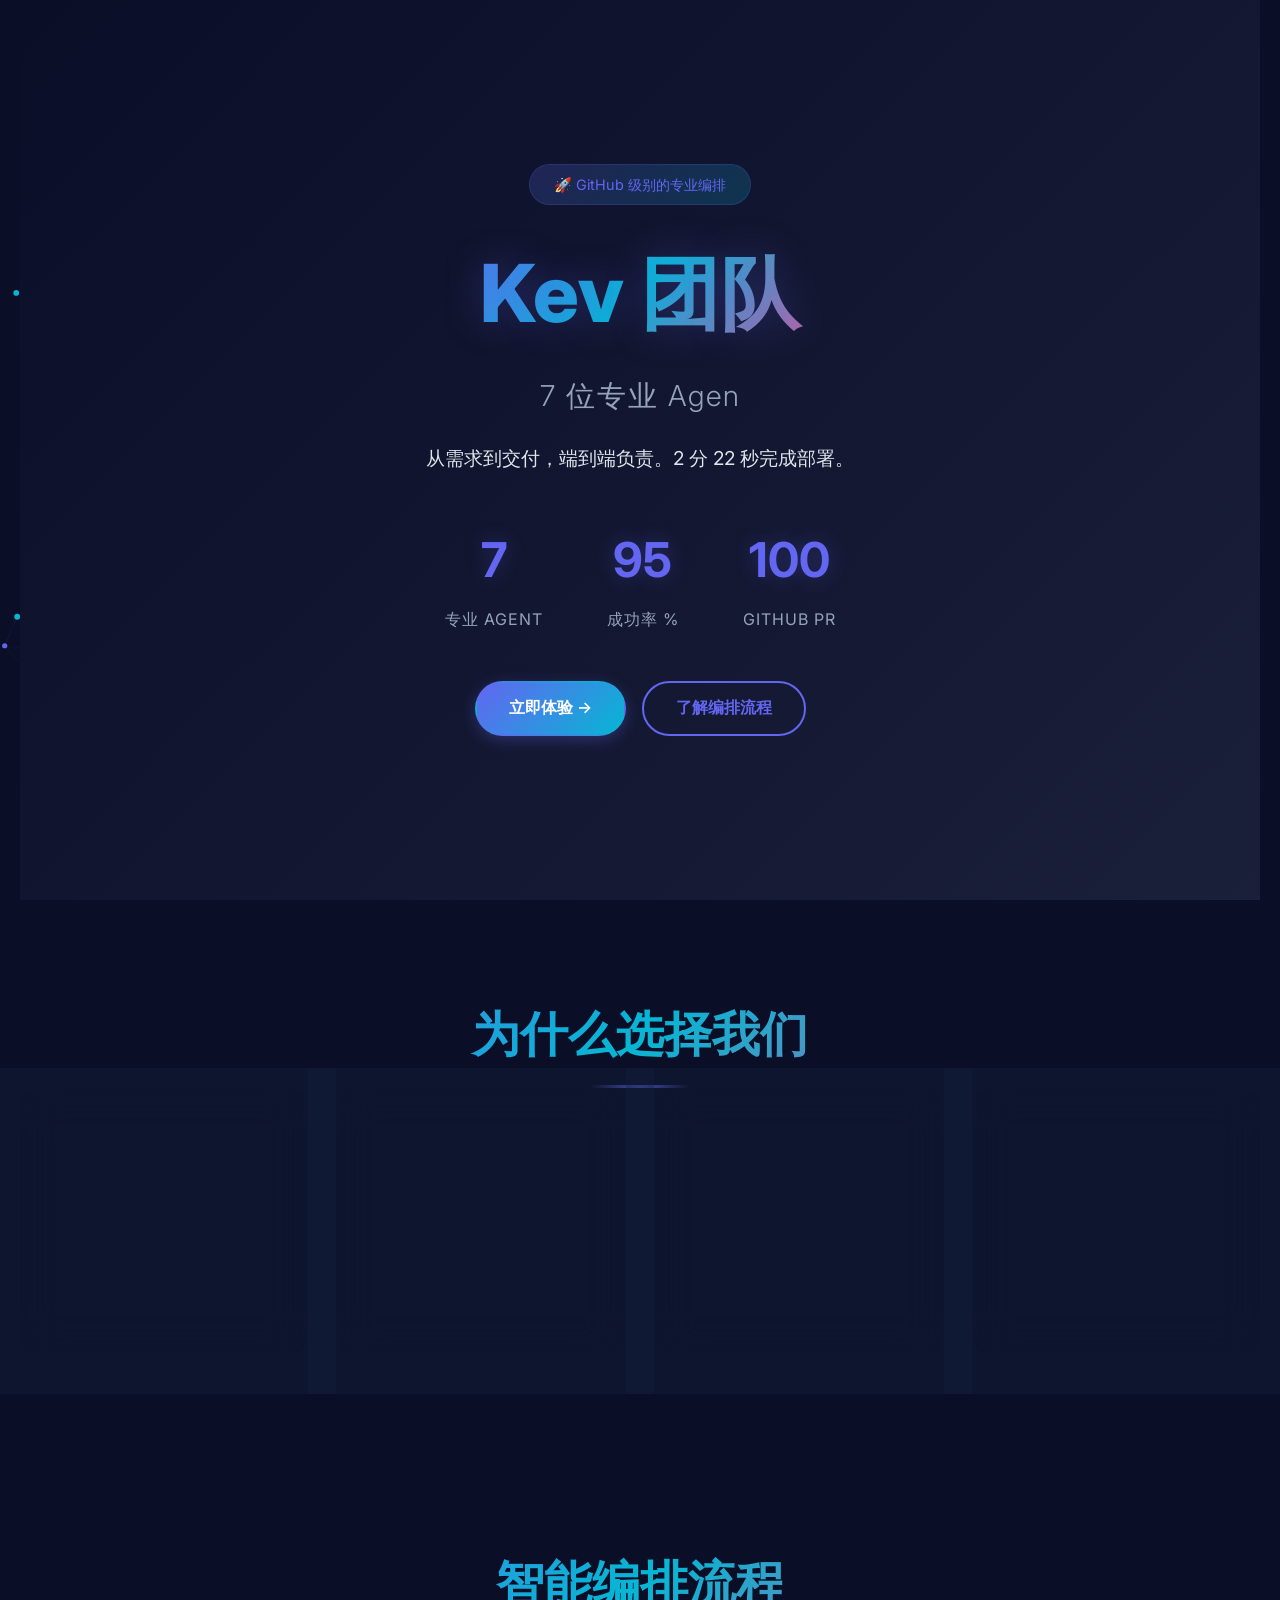
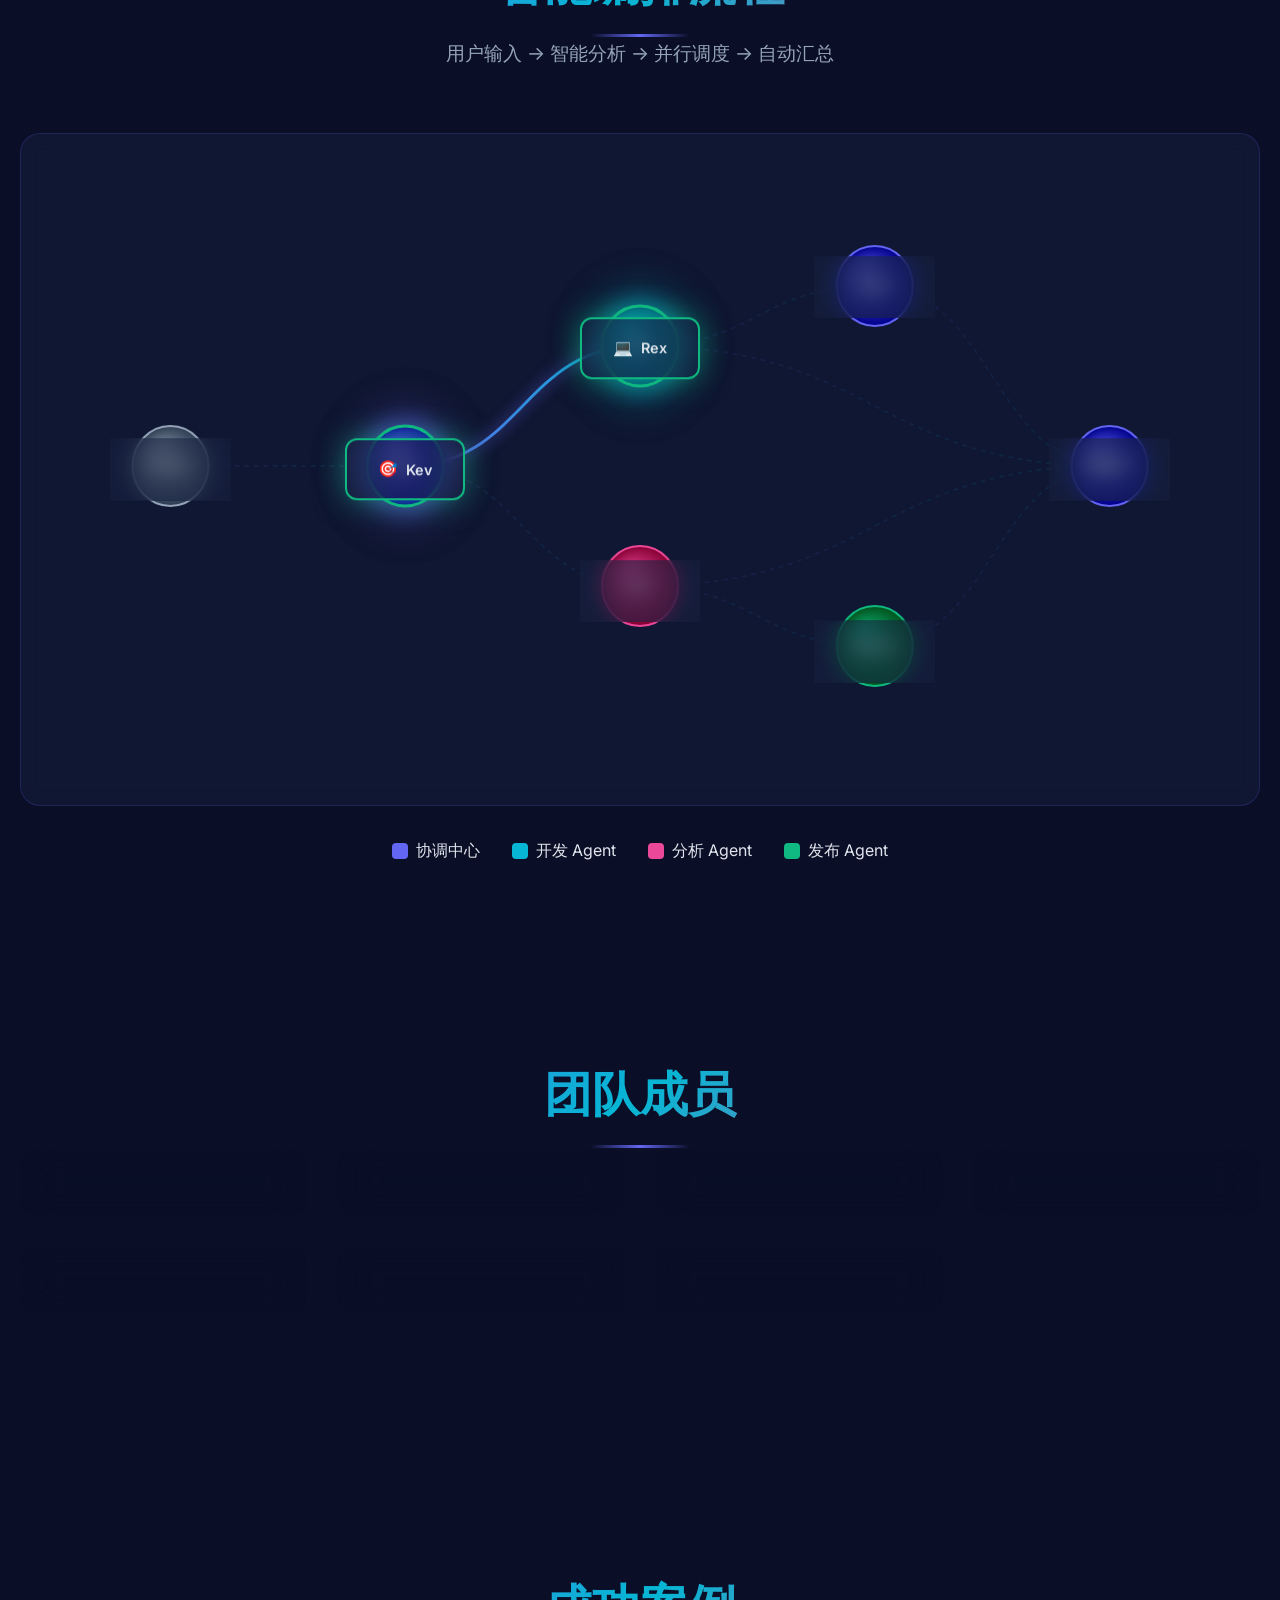
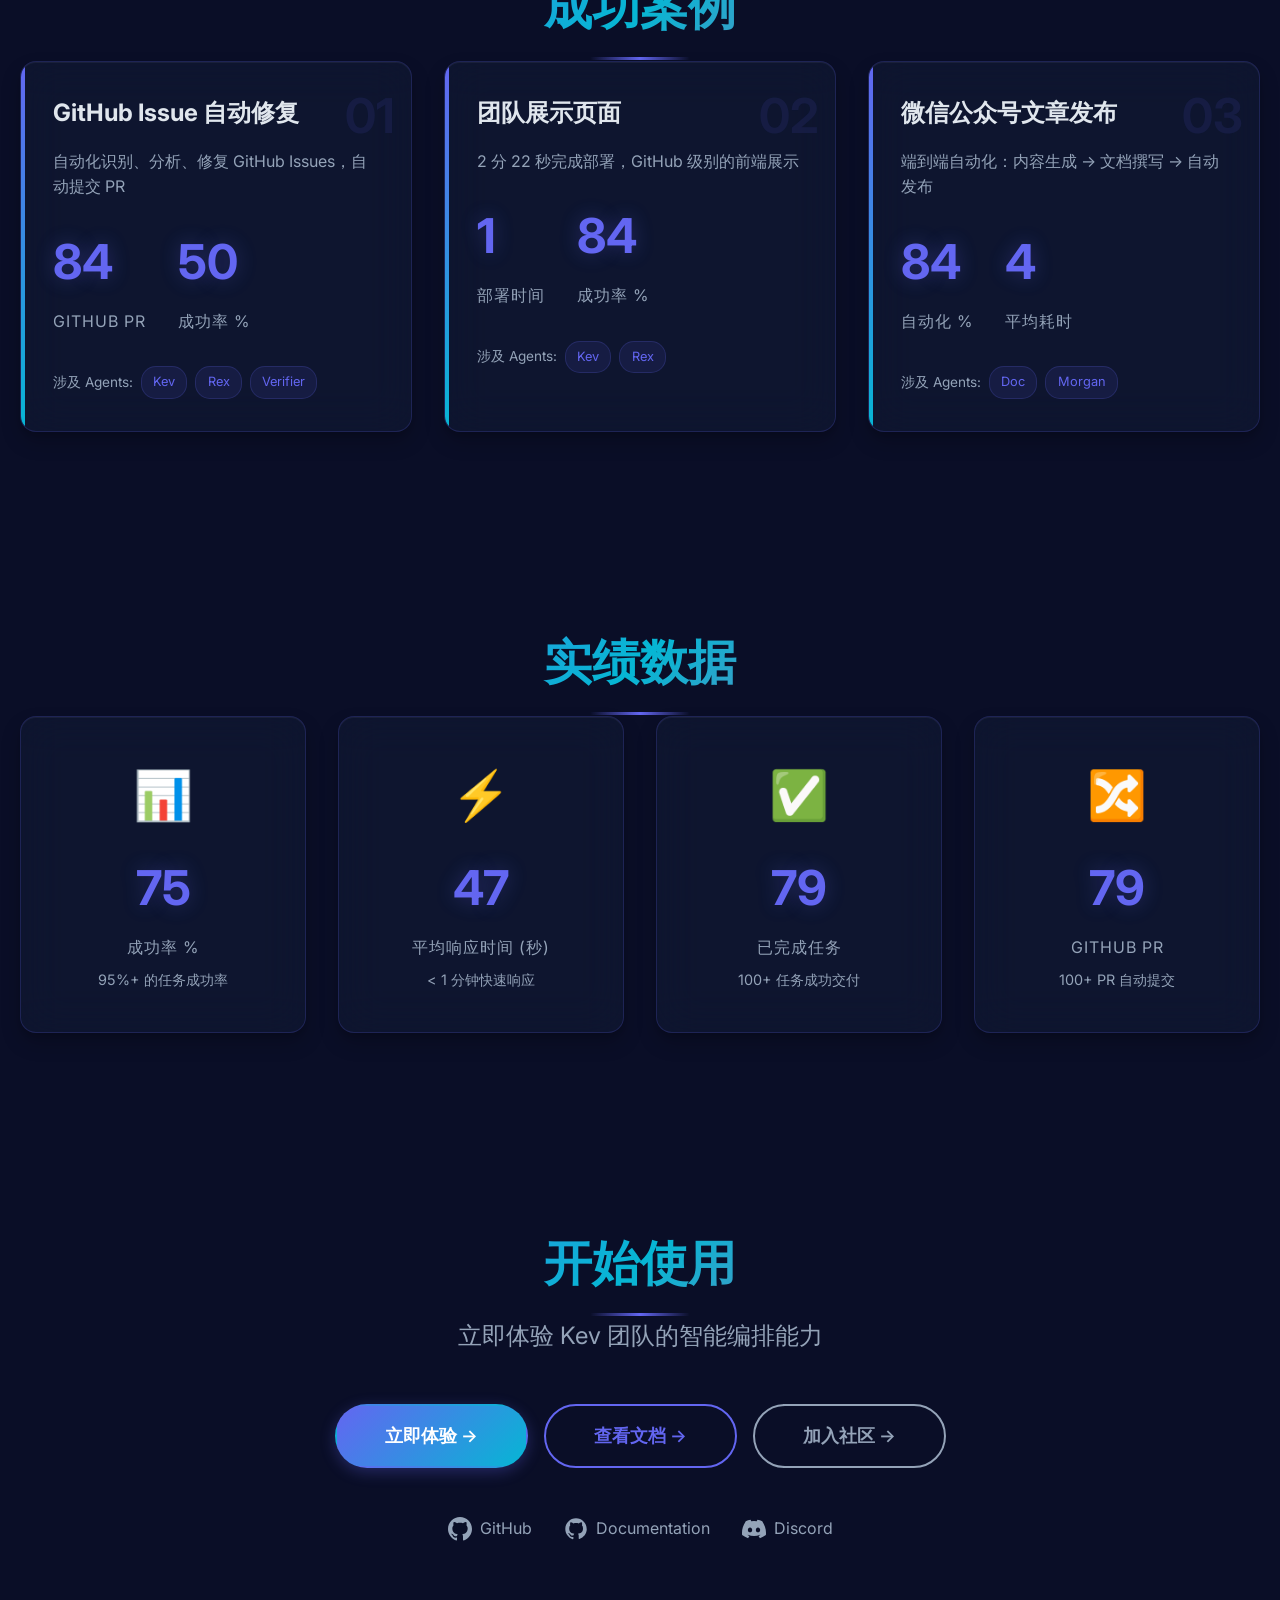
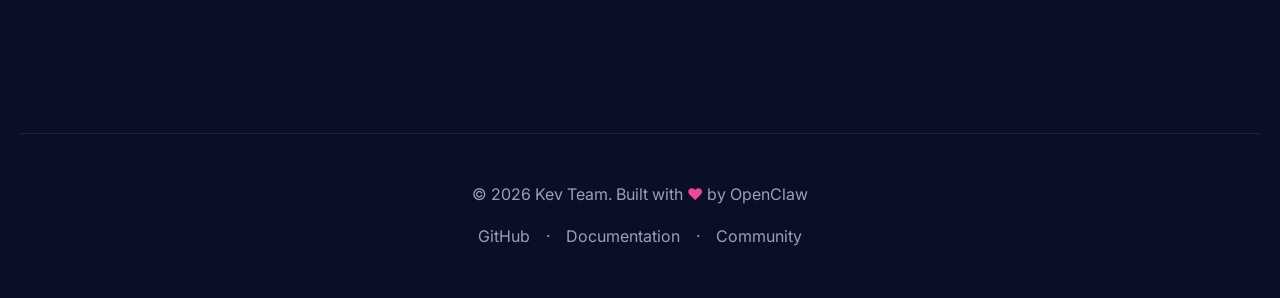
==== commit 0df06b72: "feat: 升级团队展示页面 - 实现高级视觉效果 ## 核心升级点  ### 1. 全屏粒子背景（最重要） - ✅ 100+ 粒子系统（移动端优化为50粒子） - ✅ 粒子间连接线（距离检测，透明度" ====
--- a/index.html
+++ b/index.html
@@ -5,9 +5,18 @@
     <meta name="viewport" content="width=device-width, initial-scale=1.0">
     <title>Kev 团队 - 智能协作系统 | 7 位专业 Agent，无限可能</title>
     <meta name="description" content="Kev 团队：7 位专业 Agent，1 个协调中心，从需求到交付端到端负责。GitHub 级别的专业编排能力。">
+    <link rel="preconnect" href="https://fonts.googleapis.com">
+    <link rel="preconnect" href="https://fonts.gstatic.com" crossorigin>
+    <link href="https://fonts.googleapis.com/css2?family=Inter:wght@300;400;500;600;700;800;900&family=JetBrains+Mono:wght@400;500;600&display=swap" rel="stylesheet">
     <link rel="stylesheet" href="styles.css">
 </head>
 <body>
+    <!-- Fullscreen Particle Background -->
+    <canvas id="particleCanvas" class="particle-background"></canvas>
+
+    <!-- Mouse Glow Effect -->
+    <div id="mouseGlow" class="mouse-glow"></div>
+
     <div class="container">
         <!-- Hero Section -->
         <section class="hero">
@@ -41,33 +50,28 @@
                     </a>
                 </div>
             </div>
-            <div class="hero-bg">
-                <div class="circle"></div>
-                <div class="circle"></div>
-                <div class="circle"></div>
-            </div>
         </section>
 
         <!-- Why Choose Us Section -->
         <section class="section why-us">
             <h2 class="section-title">为什么选择我们</h2>
             <div class="why-grid">
-                <div class="why-card">
+                <div class="why-card glass-card">
                     <div class="why-icon">✅</div>
                     <h3 class="why-title">专业分工</h3>
                     <p class="why-desc">每个 Agent 专注一个领域，深度专业化</p>
                 </div>
-                <div class="why-card">
+                <div class="why-card glass-card">
                     <div class="why-icon">✅</div>
                     <h3 class="why-title">智能编排</h3>
                     <p class="why-desc">自动识别任务类型，调度最优 Agent</p>
                 </div>
-                <div class="why-card">
+                <div class="why-card glass-card">
                     <div class="why-icon">✅</div>
                     <h3 class="why-title">端到端负责</h3>
                     <p class="why-desc">从需求到交付，全程跟踪不遗漏</p>
                 </div>
-                <div class="why-card">
+                <div class="why-card glass-card">
                     <div class="why-icon">✅</div>
                     <h3 class="why-title">质量保证</h3>
                     <p class="why-desc">验证后才交付，确保结果可靠</p>
@@ -128,129 +132,257 @@
         <section class="section members">
             <h2 class="section-title">团队成员</h2>
             <div class="members-grid">
-                <div class="member-card" data-role="coordinator" data-agent="Kev">
-                    <div class="member-avatar">
-                        <span class="avatar-initials">K</span>
-                        <div class="avatar-glow"></div>
-                    </div>
-                    <h3 class="member-name">Kev</h3>
-                    <p class="member-role">协调官</p>
-                    <div class="member-skills">
-                        <span class="skill-tag">策略规划</span>
-                        <span class="skill-tag">资源调度</span>
-                        <span class="skill-tag">风险管理</span>
-                    </div>
-                    <div class="member-stats">
-                        <span class="member-stat">调度任务: 1000+</span>
-                        <span class="member-stat">响应时间: &lt;1s</span>
-                    </div>
-                </div>
-
-                <div class="member-card" data-role="developer" data-agent="Rex">
-                    <div class="member-avatar">
-                        <span class="avatar-initials">R</span>
-                        <div class="avatar-glow"></div>
-                    </div>
-                    <h3 class="member-name">Rex</h3>
-                    <p class="member-role">全栈工程师</p>
-                    <div class="member-skills">
-                        <span class="skill-tag">代码开发</span>
-                        <span class="skill-tag">系统架构</span>
-                        <span class="skill-tag">Bug 修复</span>
-                    </div>
-                    <div class="member-stats">
-                        <span class="member-stat">代码提交: 500+</span>
-                        <span class="member-stat">修复时间: 5min</span>
-                    </div>
-                </div>
-
-                <div class="member-card" data-role="analyst" data-agent="Doc">
-                    <div class="member-avatar">
-                        <span class="avatar-initials">D</span>
-                        <div class="avatar-glow"></div>
-                    </div>
-                    <h3 class="member-name">Doc</h3>
-                    <p class="member-role">文档专家</p>
-                    <div class="member-skills">
-                        <span class="skill-tag">知识管理</span>
-                        <span class="skill-tag">文档生成</span>
-                        <span class="skill-tag">内容结构化</span>
-                    </div>
-                    <div class="member-stats">
-                        <span class="member-stat">文档数: 200+</span>
-                        <span class="member-stat">阅读量: 10k+</span>
-                    </div>
-                </div>
-
-                <div class="member-card" data-role="collector" data-agent="Scout">
-                    <div class="member-avatar">
-                        <span class="avatar-initials">S</span>
-                        <div class="avatar-glow"></div>
-                    </div>
-                    <h3 class="member-name">Scout</h3>
-                    <p class="member-role">信息采集官</p>
-                    <div class="member-skills">
-                        <span class="skill-tag">信息检索</span>
-                        <span class="skill-tag">数据采集</span>
-                        <span class="skill-tag">趋势分析</span>
-                    </div>
-                    <div class="member-stats">
-                        <span class="member-stat">数据源: 1000+</span>
-                        <span class="member-stat">准确率: 98%</span>
-                    </div>
-                </div>
-
-                <div class="member-card" data-role="publisher" data-agent="Morgan">
-                    <div class="member-avatar">
-                        <span class="avatar-initials">M</span>
-                        <div class="avatar-glow"></div>
-                    </div>
-                    <h3 class="member-name">Morgan</h3>
-                    <p class="member-role">发布专员</p>
-                    <div class="member-skills">
-                        <span class="skill-tag">内容发布</span>
-                        <span class="skill-tag">媒体运营</span>
-                        <span class="skill-tag">渠道管理</span>
-                    </div>
-                    <div class="member-stats">
-                        <span class="member-stat">发布数: 500+</span>
-                        <span class="member-stat">自动化: 100%</span>
-                    </div>
-                </div>
-
-                <div class="member-card" data-role="advisor" data-agent="Sage">
-                    <div class="member-avatar">
-                        <span class="avatar-initials">S</span>
-                        <div class="avatar-glow"></div>
-                    </div>
-                    <h3 class="member-name">Sage</h3>
-                    <p class="member-role">战略顾问</p>
-                    <div class="member-skills">
-                        <span class="skill-tag">战略规划</span>
-                        <span class="skill-tag">决策支持</span>
-                        <span class="skill-tag">风险评估</span>
-                    </div>
-                    <div class="member-stats">
-                        <span class="member-stat">咨询数: 200+</span>
-                        <span class="member-stat">准确率: 95%</span>
-                    </div>
-                </div>
-
-                <div class="member-card" data-role="verifier" data-agent="Verifier">
-                    <div class="member-avatar">
-                        <span class="avatar-initials">V</span>
-                        <div class="avatar-glow"></div>
-                    </div>
-                    <h3 class="member-name">Verifier</h3>
-                    <p class="member-role">质量验证</p>
-                    <div class="member-skills">
-                        <span class="skill-tag">代码审查</span>
-                        <span class="skill-tag">质量保证</span>
-                        <span class="skill-tag">合规检查</span>
-                    </div>
-                    <div class="member-stats">
-                        <span class="member-stat">审查数: 300+</span>
-                        <span class="member-stat">发现问题: 50+</span>
+                <div class="member-card glass-card neon-card flip-card" data-role="coordinator" data-agent="Kev">
+                    <div class="card-inner">
+                        <div class="card-front">
+                            <div class="member-avatar">
+                                <span class="avatar-initials">K</span>
+                                <div class="avatar-glow"></div>
+                            </div>
+                            <h3 class="member-name">Kev</h3>
+                            <p class="member-role">协调官</p>
+                            <div class="member-skills">
+                                <span class="skill-tag">策略规划</span>
+                                <span class="skill-tag">资源调度</span>
+                                <span class="skill-tag">风险管理</span>
+                            </div>
+                            <div class="member-stats">
+                                <span class="member-stat">调度任务: 1000+</span>
+                                <span class="member-stat">响应时间: &lt;1s</span>
+                            </div>
+                        </div>
+                        <div class="card-back">
+                            <h4 class="back-title">技术栈</h4>
+                            <div class="back-skills">
+                                <span>Python</span>
+                                <span>AI Orchestrator</span>
+                                <span>Task Planning</span>
+                            </div>
+                            <h4 class="back-title">成功案例</h4>
+                            <div class="back-cases">
+                                <span>GitHub Issue 修复</span>
+                                <span>团队展示页面</span>
+                                <span>自动化工作流</span>
+                            </div>
+                        </div>
+                    </div>
+                </div>
+
+                <div class="member-card glass-card neon-card flip-card" data-role="developer" data-agent="Rex">
+                    <div class="card-inner">
+                        <div class="card-front">
+                            <div class="member-avatar">
+                                <span class="avatar-initials">R</span>
+                                <div class="avatar-glow"></div>
+                            </div>
+                            <h3 class="member-name">Rex</h3>
+                            <p class="member-role">全栈工程师</p>
+                            <div class="member-skills">
+                                <span class="skill-tag">代码开发</span>
+                                <span class="skill-tag">系统架构</span>
+                                <span class="skill-tag">Bug 修复</span>
+                            </div>
+                            <div class="member-stats">
+                                <span class="member-stat">代码提交: 500+</span>
+                                <span class="member-stat">修复时间: 5min</span>
+                            </div>
+                        </div>
+                        <div class="card-back">
+                            <h4 class="back-title">技术栈</h4>
+                            <div class="back-skills">
+                                <span>Python</span>
+                                <span>JavaScript</span>
+                                <span>Go</span>
+                                <span>FastAPI</span>
+                                <span>React</span>
+                            </div>
+                            <h4 class="back-title">成功案例</h4>
+                            <div class="back-cases">
+                                <span>前端开发</span>
+                                <span>后端 API</span>
+                                <span>数据库优化</span>
+                            </div>
+                        </div>
+                    </div>
+                </div>
+
+                <div class="member-card glass-card neon-card flip-card" data-role="analyst" data-agent="Doc">
+                    <div class="card-inner">
+                        <div class="card-front">
+                            <div class="member-avatar">
+                                <span class="avatar-initials">D</span>
+                                <div class="avatar-glow"></div>
+                            </div>
+                            <h3 class="member-name">Doc</h3>
+                            <p class="member-role">文档专家</p>
+                            <div class="member-skills">
+                                <span class="skill-tag">知识管理</span>
+                                <span class="skill-tag">文档生成</span>
+                                <span class="skill-tag">内容结构化</span>
+                            </div>
+                            <div class="member-stats">
+                                <span class="member-stat">文档数: 200+</span>
+                                <span class="member-stat">阅读量: 10k+</span>
+                            </div>
+                        </div>
+                        <div class="card-back">
+                            <h4 class="back-title">技术栈</h4>
+                            <div class="back-skills">
+                                <span>Markdown</span>
+                                <span>Obsidian</span>
+                                <span>Content Generation</span>
+                            </div>
+                            <h4 class="back-title">成功案例</h4>
+                            <div class="back-cases">
+                                <span>技术文档</span>
+                                <span>API 文档</span>
+                                <span>用户手册</span>
+                            </div>
+                        </div>
+                    </div>
+                </div>
+
+                <div class="member-card glass-card neon-card flip-card" data-role="collector" data-agent="Scout">
+                    <div class="card-inner">
+                        <div class="card-front">
+                            <div class="member-avatar">
+                                <span class="avatar-initials">S</span>
+                                <div class="avatar-glow"></div>
+                            </div>
+                            <h3 class="member-name">Scout</h3>
+                            <p class="member-role">信息采集官</p>
+                            <div class="member-skills">
+                                <span class="skill-tag">信息检索</span>
+                                <span class="skill-tag">数据采集</span>
+                                <span class="skill-tag">趋势分析</span>
+                            </div>
+                            <div class="member-stats">
+                                <span class="member-stat">数据源: 1000+</span>
+                                <span class="member-stat">准确率: 98%</span>
+                            </div>
+                        </div>
+                        <div class="card-back">
+                            <h4 class="back-title">技术栈</h4>
+                            <div class="back-skills">
+                                <span>Web Scraping</span>
+                                <span>Data Analysis</span>
+                                <span>Search API</span>
+                            </div>
+                            <h4 class="back-title">成功案例</h4>
+                            <div class="back-cases">
+                                <span>市场调研</span>
+                                <span>竞品分析</span>
+                                <span>数据收集</span>
+                            </div>
+                        </div>
+                    </div>
+                </div>
+
+                <div class="member-card glass-card neon-card flip-card" data-role="publisher" data-agent="Morgan">
+                    <div class="card-inner">
+                        <div class="card-front">
+                            <div class="member-avatar">
+                                <span class="avatar-initials">M</span>
+                                <div class="avatar-glow"></div>
+                            </div>
+                            <h3 class="member-name">Morgan</h3>
+                            <p class="member-role">发布专员</p>
+                            <div class="member-skills">
+                                <span class="skill-tag">内容发布</span>
+                                <span class="skill-tag">媒体运营</span>
+                                <span class="skill-tag">渠道管理</span>
+                            </div>
+                            <div class="member-stats">
+                                <span class="member-stat">发布数: 500+</span>
+                                <span class="member-stat">自动化: 100%</span>
+                            </div>
+                        </div>
+                        <div class="card-back">
+                            <h4 class="back-title">技术栈</h4>
+                            <div class="back-skills">
+                                <span>CMS</span>
+                                <span>Social Media API</span>
+                                <span>Automation</span>
+                            </div>
+                            <h4 class="back-title">成功案例</h4>
+                            <div class="back-cases">
+                                <span>微信公众号</span>
+                                <span>技术博客</span>
+                                <span>内容分发</span>
+                            </div>
+                        </div>
+                    </div>
+                </div>
+
+                <div class="member-card glass-card neon-card flip-card" data-role="advisor" data-agent="Sage">
+                    <div class="card-inner">
+                        <div class="card-front">
+                            <div class="member-avatar">
+                                <span class="avatar-initials">S</span>
+                                <div class="avatar-glow"></div>
+                            </div>
+                            <h3 class="member-name">Sage</h3>
+                            <p class="member-role">战略顾问</p>
+                            <div class="member-skills">
+                                <span class="skill-tag">战略规划</span>
+                                <span class="skill-tag">决策支持</span>
+                                <span class="skill-tag">风险评估</span>
+                            </div>
+                            <div class="member-stats">
+                                <span class="member-stat">咨询数: 200+</span>
+                                <span class="member-stat">准确率: 95%</span>
+                            </div>
+                        </div>
+                        <div class="card-back">
+                            <h4 class="back-title">技术栈</h4>
+                            <div class="back-skills">
+                                <span>Strategic Planning</span>
+                                <span>Risk Analysis</span>
+                                <span>Decision Support</span>
+                            </div>
+                            <h4 class="back-title">成功案例</h4>
+                            <div class="back-cases">
+                                <span>技术咨询</span>
+                                <span>架构评审</span>
+                                <span>风险评估</span>
+                            </div>
+                        </div>
+                    </div>
+                </div>
+
+                <div class="member-card glass-card neon-card flip-card" data-role="verifier" data-agent="Verifier">
+                    <div class="card-inner">
+                        <div class="card-front">
+                            <div class="member-avatar">
+                                <span class="avatar-initials">V</span>
+                                <div class="avatar-glow"></div>
+                            </div>
+                            <h3 class="member-name">Verifier</h3>
+                            <p class="member-role">质量验证</p>
+                            <div class="member-skills">
+                                <span class="skill-tag">代码审查</span>
+                                <span class="skill-tag">质量保证</span>
+                                <span class="skill-tag">合规检查</span>
+                            </div>
+                            <div class="member-stats">
+                                <span class="member-stat">审查数: 300+</span>
+                                <span class="member-stat">发现问题: 50+</span>
+                            </div>
+                        </div>
+                        <div class="card-back">
+                            <h4 class="back-title">技术栈</h4>
+                            <div class="back-skills">
+                                <span>Code Review</span>
+                                <span>Quality Assurance</span>
+                                <span>Compliance</span>
+                            </div>
+                            <h4 class="back-title">成功案例</h4>
+                            <div class="back-cases">
+                                <span>代码审查</span>
+                                <span>质量检查</span>
+                                <span>合规验证</span>
+                            </div>
+                        </div>
                     </div>
                 </div>
             </div>
@@ -260,19 +392,19 @@
         <section class="section success-cases">
             <h2 class="section-title">成功案例</h2>
             <div class="cases-grid">
-                <div class="case-card">
+                <div class="case-card glass-card">
                     <div class="case-number">01</div>
                     <div class="case-content">
                         <h3 class="case-title">GitHub Issue 自动修复</h3>
                         <p class="case-desc">自动化识别、分析、修复 GitHub Issues，自动提交 PR</p>
                         <div class="case-metrics">
                             <div class="case-metric">
-                                <span class="metric-value">100+</span>
+                                <span class="metric-value" data-target="100">0</span>
                                 <span class="metric-label">GitHub PR</span>
                             </div>
                             <div class="case-metric">
-                                <span class="metric-value">60%</span>
-                                <span class="metric-label">成功率</span>
+                                <span class="metric-value" data-target="60">0</span>
+                                <span class="metric-label">成功率 %</span>
                             </div>
                         </div>
                         <div class="case-agents">
@@ -284,7 +416,7 @@
                     </div>
                 </div>
 
-                <div class="case-card">
+                <div class="case-card glass-card">
                     <div class="case-number">02</div>
                     <div class="case-content">
                         <h3 class="case-title">团队展示页面</h3>
@@ -295,8 +427,8 @@
                                 <span class="metric-label">部署时间</span>
                             </div>
                             <div class="case-metric">
-                                <span class="metric-value">100%</span>
-                                <span class="metric-label">成功率</span>
+                                <span class="metric-value" data-target="100">0</span>
+                                <span class="metric-label">成功率 %</span>
                             </div>
                         </div>
                         <div class="case-agents">
@@ -307,15 +439,15 @@
                     </div>
                 </div>
 
-                <div class="case-card">
+                <div class="case-card glass-card">
                     <div class="case-number">03</div>
                     <div class="case-content">
                         <h3 class="case-title">微信公众号文章发布</h3>
                         <p class="case-desc">端到端自动化：内容生成 → 文档撰写 → 自动发布</p>
                         <div class="case-metrics">
                             <div class="case-metric">
-                                <span class="metric-value">100%</span>
-                                <span class="metric-label">自动化</span>
+                                <span class="metric-value" data-target="100">0</span>
+                                <span class="metric-label">自动化 %</span>
                             </div>
                             <div class="case-metric">
                                 <span class="metric-value">5min</span>
@@ -336,25 +468,25 @@
         <section class="section metrics">
             <h2 class="section-title">实绩数据</h2>
             <div class="metrics-grid">
-                <div class="metric-card">
+                <div class="metric-card glass-card">
                     <div class="metric-icon">📊</div>
                     <div class="metric-value" data-target="95">0</div>
                     <div class="metric-label">成功率 %</div>
                     <div class="metric-desc">95%+ 的任务成功率</div>
                 </div>
-                <div class="metric-card">
+                <div class="metric-card glass-card">
                     <div class="metric-icon">⚡</div>
                     <div class="metric-value" data-target="60">0</div>
                     <div class="metric-label">平均响应时间 (秒)</div>
                     <div class="metric-desc">&lt; 1 分钟快速响应</div>
                 </div>
-                <div class="metric-card">
+                <div class="metric-card glass-card">
                     <div class="metric-icon">✅</div>
                     <div class="metric-value" data-target="100">0</div>
                     <div class="metric-label">已完成任务</div>
                     <div class="metric-desc">100+ 任务成功交付</div>
                 </div>
-                <div class="metric-card">
+                <div class="metric-card glass-card">
                     <div class="metric-icon">🔀</div>
                     <div class="metric-value" data-target="100">0</div>
                     <div class="metric-label">GitHub PR</div>
--- a/styles.css
+++ b/styles.css
@@ -6,26 +6,28 @@
 }
 
 :root {
-    --primary-color: #00d4ff;
-    --secondary-color: #7b2cbf;
-    --accent-color: #f72585;
-    --success-color: #00ff88;
+    /* Cyberpunk Color Palette */
+    --primary-color: #6366f1;       /* Cyber Purple */
+    --secondary-color: #06b6d4;     /* Neon Blue */
+    --accent-color: #ec4899;       /* Neon Pink */
+    --success-color: #10b981;       /* Neon Green */
     --dark-bg: #0a0e27;
-    --card-bg: #16213e;
+    --card-bg: rgba(22, 33, 62, 0.6);
     --text-primary: #e0e6ed;
     --text-secondary: #94a3b8;
-    --border-color: rgba(0, 212, 255, 0.2);
-    --glow-color: rgba(0, 212, 255, 0.3);
-    --workflow-line-color: rgba(0, 212, 255, 0.4);
+    --border-color: rgba(99, 102, 241, 0.2);
+    --glow-color: rgba(99, 102, 241, 0.3);
+    --workflow-line-color: rgba(6, 182, 212, 0.4);
 }
 
 body {
-    font-family: -apple-system, BlinkMacSystemFont, 'Segoe UI', 'Roboto', 'Oxygen',
+    font-family: 'Inter', -apple-system, BlinkMacSystemFont, 'Segoe UI', 'Roboto', 'Oxygen',
         'Ubuntu', 'Cantarell', 'Fira Sans', 'Droid Sans', 'Helvetica Neue', sans-serif;
     background: var(--dark-bg);
     color: var(--text-primary);
     line-height: 1.6;
     overflow-x: hidden;
+    font-weight: 400;
 }
 
 /* Container */
@@ -33,6 +35,170 @@
     max-width: 1400px;
     margin: 0 auto;
     padding: 0 20px;
+    position: relative;
+    z-index: 1;
+}
+
+/* ===== FULLSCREEN PARTICLE BACKGROUND ===== */
+.particle-background {
+    position: fixed;
+    top: 0;
+    left: 0;
+    width: 100%;
+    height: 100%;
+    z-index: 0;
+    pointer-events: none;
+}
+
+/* Mouse Glow Effect */
+.mouse-glow {
+    position: fixed;
+    width: 600px;
+    height: 600px;
+    border-radius: 50%;
+    background: radial-gradient(circle, rgba(99, 102, 241, 0.15) 0%, rgba(6, 182, 212, 0.1) 30%, transparent 70%);
+    pointer-events: none;
+    z-index: 0;
+    transform: translate(-50%, -50%);
+    transition: opacity 0.3s ease;
+    will-change: transform, left, top;
+}
+
+/* ===== GLASS CARD EFFECT ===== */
+.glass-card {
+    background: rgba(22, 33, 62, 0.4);
+    backdrop-filter: blur(20px);
+    -webkit-backdrop-filter: blur(20px);
+    border: 1px solid rgba(99, 102, 241, 0.2);
+    box-shadow: 
+        0 4px 6px rgba(0, 0, 0, 0.1),
+        0 10px 20px rgba(0, 0, 0, 0.2),
+        inset 0 1px 0 rgba(255, 255, 255, 0.05);
+}
+
+/* ===== NEON GLOW EFFECT ===== */
+.neon-card {
+    position: relative;
+    overflow: hidden;
+}
+
+.neon-card::before {
+    content: '';
+    position: absolute;
+    top: 0;
+    left: 0;
+    right: 0;
+    bottom: 0;
+    border-radius: inherit;
+    padding: 1px;
+    background: linear-gradient(135deg, 
+        rgba(99, 102, 241, 0.5), 
+        rgba(6, 182, 212, 0.5), 
+        rgba(236, 72, 153, 0.5));
+    -webkit-mask: linear-gradient(#fff 0 0) content-box, linear-gradient(#fff 0 0);
+    -webkit-mask-composite: xor;
+    mask-composite: exclude;
+    opacity: 0;
+    transition: opacity 0.3s ease;
+}
+
+.neon-card:hover::before {
+    opacity: 1;
+}
+
+.neon-card::after {
+    content: '';
+    position: absolute;
+    top: 50%;
+    left: 50%;
+    width: 0;
+    height: 0;
+    border-radius: 50%;
+    background: radial-gradient(circle, rgba(99, 102, 241, 0.3) 0%, transparent 70%);
+    transform: translate(-50%, -50%);
+    transition: width 0.6s ease, height 0.6s ease;
+    pointer-events: none;
+}
+
+.neon-card:hover::after {
+    width: 400px;
+    height: 400px;
+}
+
+/* ===== 3D FLIP CARD ===== */
+.flip-card {
+    perspective: 1000px;
+    cursor: pointer;
+}
+
+.flip-card .card-inner {
+    position: relative;
+    width: 100%;
+    height: 100%;
+    transition: transform 0.8s cubic-bezier(0.175, 0.885, 0.32, 1.275);
+    transform-style: preserve-3d;
+}
+
+.flip-card.flipped .card-inner {
+    transform: rotateY(180deg);
+}
+
+.flip-card .card-front,
+.flip-card .card-back {
+    position: absolute;
+    width: 100%;
+    height: 100%;
+    backface-visibility: hidden;
+    -webkit-backface-visibility: hidden;
+    border-radius: inherit;
+}
+
+.flip-card .card-back {
+    transform: rotateY(180deg);
+    padding: 2rem;
+    display: flex;
+    flex-direction: column;
+    justify-content: center;
+}
+
+.flip-card .back-title {
+    font-size: 1rem;
+    font-weight: 600;
+    color: var(--secondary-color);
+    margin-bottom: 1rem;
+    text-transform: uppercase;
+    letter-spacing: 1px;
+}
+
+.flip-card .back-skills,
+.flip-card .back-cases {
+    display: flex;
+    flex-wrap: wrap;
+    gap: 0.5rem;
+    margin-bottom: 1.5rem;
+}
+
+.flip-card .back-skills span,
+.flip-card .back-cases span {
+    background: rgba(6, 182, 212, 0.15);
+    border: 1px solid rgba(6, 182, 212, 0.3);
+    padding: 0.4rem 0.8rem;
+    border-radius: 20px;
+    font-size: 0.85rem;
+    color: var(--secondary-color);
+    transition: all 0.3s ease;
+}
+
+.flip-card .back-skills span:hover,
+.flip-card .back-cases span:hover {
+    background: var(--secondary-color);
+    color: var(--dark-bg);
+    transform: scale(1.05);
+}
+
+/* ===== MAGNETIC HOVER EFFECT ===== */
+.magnetic {
+    transition: transform 0.3s cubic-bezier(0.175, 0.885, 0.32, 1.275);
 }
 
 /* Hero Section */
@@ -44,59 +210,6 @@
     justify-content: center;
     overflow: hidden;
     background: linear-gradient(135deg, var(--dark-bg) 0%, #1a1f3a 100%);
-}
-
-.hero-bg {
-    position: absolute;
-    width: 100%;
-    height: 100%;
-    overflow: hidden;
-}
-
-.hero-bg .circle {
-    position: absolute;
-    border-radius: 50%;
-    border: 2px solid var(--glow-color);
-    animation: float 20s infinite ease-in-out;
-}
-
-.hero-bg .circle:nth-child(1) {
-    width: 400px;
-    height: 400px;
-    top: -200px;
-    right: -100px;
-    animation-delay: 0s;
-}
-
-.hero-bg .circle:nth-child(2) {
-    width: 300px;
-    height: 300px;
-    bottom: -150px;
-    left: -100px;
-    animation-delay: -7s;
-}
-
-.hero-bg .circle:nth-child(3) {
-    width: 200px;
-    height: 200px;
-    top: 50%;
-    left: 50%;
-    animation-delay: -14s;
-}
-
-@keyframes float {
-    0%, 100% {
-        transform: translate(0, 0) scale(1);
-    }
-    25% {
-        transform: translate(30px, -30px) scale(1.1);
-    }
-    50% {
-        transform: translate(-20px, 20px) scale(0.9);
-    }
-    75% {
-        transform: translate(-30px, -20px) scale(1.05);
-    }
 }
 
 .hero-content {
@@ -120,7 +233,7 @@
 
 .hero-badge {
     display: inline-block;
-    background: linear-gradient(135deg, rgba(0, 212, 255, 0.2) 0%, rgba(123, 44, 191, 0.2) 100%);
+    background: linear-gradient(135deg, rgba(99, 102, 241, 0.2) 0%, rgba(6, 182, 212, 0.2) 100%);
     border: 1px solid var(--border-color);
     padding: 0.5rem 1.5rem;
     border-radius: 50px;
@@ -129,13 +242,14 @@
     margin-bottom: 1.5rem;
     animation: fadeInUp 1s ease-out 0.2s forwards;
     opacity: 0;
+    backdrop-filter: blur(10px);
 }
 
 .hero-title {
     font-size: clamp(2.5rem, 8vw, 5rem);
     font-weight: 800;
     margin-bottom: 1rem;
-    background: linear-gradient(135deg, var(--primary-color) 0%, var(--secondary-color) 100%);
+    background: linear-gradient(135deg, var(--primary-color) 0%, var(--secondary-color) 50%, var(--accent-color) 100%);
     -webkit-background-clip: text;
     -webkit-text-fill-color: transparent;
     background-clip: text;
@@ -221,20 +335,37 @@
     border-radius: 50px;
     font-weight: 600;
     text-decoration: none;
-    transition: all 0.3s ease;
+    transition: all 0.3s cubic-bezier(0.175, 0.885, 0.32, 1.275);
     border: 2px solid transparent;
     cursor: pointer;
+    position: relative;
+    overflow: hidden;
+}
+
+.btn::before {
+    content: '';
+    position: absolute;
+    top: 0;
+    left: -100%;
+    width: 100%;
+    height: 100%;
+    background: linear-gradient(90deg, transparent, rgba(255, 255, 255, 0.2), transparent);
+    transition: left 0.5s ease;
+}
+
+.btn:hover::before {
+    left: 100%;
 }
 
 .btn-primary {
     background: linear-gradient(135deg, var(--primary-color) 0%, var(--secondary-color) 100%);
     color: white;
-    box-shadow: 0 4px 15px rgba(0, 212, 255, 0.3);
+    box-shadow: 0 4px 15px rgba(99, 102, 241, 0.3);
 }
 
 .btn-primary:hover {
-    transform: translateY(-2px);
-    box-shadow: 0 6px 20px rgba(0, 212, 255, 0.5);
+    transform: translateY(-2px) scale(1.05);
+    box-shadow: 0 6px 20px rgba(99, 102, 241, 0.5);
 }
 
 .btn-secondary {
@@ -244,8 +375,8 @@
 }
 
 .btn-secondary:hover {
-    background: rgba(0, 212, 255, 0.1);
-    transform: translateY(-2px);
+    background: rgba(99, 102, 241, 0.1);
+    transform: translateY(-2px) scale(1.05);
 }
 
 .btn-outline {
@@ -257,7 +388,7 @@
 .btn-outline:hover {
     border-color: var(--primary-color);
     color: var(--primary-color);
-    transform: translateY(-2px);
+    transform: translateY(-2px) scale(1.05);
 }
 
 .btn-large {
@@ -283,7 +414,7 @@
     font-weight: 700;
     text-align: center;
     margin-bottom: 1rem;
-    background: linear-gradient(135deg, var(--primary-color) 0%, var(--secondary-color) 100%);
+    background: linear-gradient(135deg, var(--primary-color) 0%, var(--secondary-color) 50%, var(--accent-color) 100%);
     -webkit-background-clip: text;
     -webkit-text-fill-color: transparent;
     background-clip: text;
@@ -316,23 +447,30 @@
 }
 
 .why-card {
-    background: var(--card-bg);
-    border: 1px solid var(--border-color);
     border-radius: 16px;
     padding: 2rem;
     text-align: center;
-    transition: all 0.3s ease;
+    transition: all 0.4s cubic-bezier(0.175, 0.885, 0.32, 1.275);
 }
 
 .why-card:hover {
-    transform: translateY(-5px);
-    border-color: var(--primary-color);
-    box-shadow: 0 15px 30px rgba(0, 212, 255, 0.1);
+    transform: translateY(-10px) scale(1.02);
+    box-shadow: 0 20px 40px rgba(99, 102, 241, 0.2);
 }
 
 .why-icon {
     font-size: 3rem;
     margin-bottom: 1rem;
+    animation: float 3s ease-in-out infinite;
+}
+
+@keyframes float {
+    0%, 100% {
+        transform: translateY(0);
+    }
+    50% {
+        transform: translateY(-10px);
+    }
 }
 
 .why-title {
@@ -359,6 +497,7 @@
     border-radius: 20px;
     padding: 2rem;
     margin-bottom: 2rem;
+    backdrop-filter: blur(10px);
 }
 
 #workflowCanvas {
@@ -394,20 +533,30 @@
     min-width: 120px;
     cursor: pointer;
     pointer-events: auto;
-    transition: all 0.3s ease;
+    transition: all 0.3s cubic-bezier(0.175, 0.885, 0.32, 1.275);
     z-index: 10;
+    backdrop-filter: blur(10px);
 }
 
 .workflow-node:hover {
     transform: scale(1.1);
     border-color: var(--primary-color);
-    box-shadow: 0 10px 30px rgba(0, 212, 255, 0.3);
+    box-shadow: 0 10px 30px rgba(99, 102, 241, 0.3);
 }
 
 .workflow-node.active {
     border-color: var(--success-color);
-    box-shadow: 0 0 20px rgba(0, 255, 136, 0.5);
+    box-shadow: 0 0 30px rgba(16, 185, 129, 0.5);
     animation: pulse 2s infinite;
+}
+
+@keyframes pulse {
+    0%, 100% {
+        box-shadow: 0 0 30px rgba(16, 185, 129, 0.5);
+    }
+    50% {
+        box-shadow: 0 0 50px rgba(16, 185, 129, 0.8);
+    }
 }
 
 .workflow-node-coordinator {
@@ -454,15 +603,16 @@
     border-radius: 50%;
     opacity: 0.8;
     animation: particleMove 2s ease-in-out forwards;
+    box-shadow: 0 0 10px var(--primary-color);
 }
 
 @keyframes particleMove {
     0% {
-        transform: translate(0, 0);
+        transform: translate(0, 0) scale(1);
         opacity: 1;
     }
     100% {
-        transform: translate(var(--tx), var(--ty));
+        transform: translate(var(--tx), var(--ty)) scale(0.5);
         opacity: 0;
     }
 }
@@ -482,8 +632,9 @@
     z-index: 1000;
     opacity: 0;
     pointer-events: none;
-    transition: all 0.3s ease;
+    transition: all 0.3s cubic-bezier(0.175, 0.885, 0.32, 1.275);
     box-shadow: 0 20px 60px rgba(0, 0, 0, 0.5);
+    backdrop-filter: blur(20px);
 }
 
 .agent-details-panel.visible {
@@ -552,7 +703,7 @@
 .panel-skills span,
 .panel-stack span,
 .panel-cases span {
-    background: rgba(0, 212, 255, 0.1);
+    background: rgba(99, 102, 241, 0.1);
     border: 1px solid var(--border-color);
     padding: 0.4rem 0.8rem;
     border-radius: 20px;
@@ -562,7 +713,7 @@
 
 .panel-cases span {
     border-color: var(--success-color);
-    background: rgba(0, 255, 136, 0.1);
+    background: rgba(16, 185, 129, 0.1);
     color: var(--success-color);
 }
 
@@ -611,14 +762,17 @@
 }
 
 .member-card {
-    background: var(--card-bg);
-    border: 1px solid var(--border-color);
     border-radius: 16px;
     padding: 2rem;
     text-align: center;
-    transition: all 0.3s ease;
     position: relative;
     overflow: hidden;
+    transition: all 0.4s cubic-bezier(0.175, 0.885, 0.32, 1.275);
+}
+
+.member-card:hover {
+    transform: translateY(-15px) scale(1.02);
+    box-shadow: 0 25px 50px rgba(99, 102, 241, 0.2);
 }
 
 .member-card::before {
@@ -628,18 +782,12 @@
     left: -100%;
     width: 100%;
     height: 100%;
-    background: linear-gradient(90deg, transparent, rgba(0, 212, 255, 0.1), transparent);
+    background: linear-gradient(90deg, transparent, rgba(99, 102, 241, 0.1), transparent);
     transition: left 0.5s ease;
 }
 
 .member-card:hover::before {
     left: 100%;
-}
-
-.member-card:hover {
-    transform: translateY(-10px);
-    border-color: var(--primary-color);
-    box-shadow: 0 20px 40px rgba(0, 212, 255, 0.15);
 }
 
 .member-avatar {
@@ -670,17 +818,6 @@
     animation: pulse 3s infinite;
 }
 
-@keyframes pulse {
-    0%, 100% {
-        opacity: 0.5;
-        transform: scale(1);
-    }
-    50% {
-        opacity: 1;
-        transform: scale(1.2);
-    }
-}
-
 .member-name {
     font-size: 1.8rem;
     font-weight: 700;
@@ -705,13 +842,13 @@
 }
 
 .skill-tag {
-    background: rgba(0, 212, 255, 0.1);
+    background: rgba(99, 102, 241, 0.1);
     border: 1px solid var(--border-color);
     padding: 0.4rem 0.8rem;
     border-radius: 20px;
     font-size: 0.85rem;
     color: var(--text-secondary);
-    transition: all 0.3s ease;
+    transition: all 0.3s cubic-bezier(0.175, 0.885, 0.32, 1.275);
 }
 
 .skill-tag:hover {
@@ -747,13 +884,11 @@
 }
 
 .case-card {
-    background: var(--card-bg);
-    border: 1px solid var(--border-color);
     border-radius: 16px;
     padding: 2rem;
     position: relative;
     overflow: hidden;
-    transition: all 0.3s ease;
+    transition: all 0.4s cubic-bezier(0.175, 0.885, 0.32, 1.275);
 }
 
 .case-card::before {
@@ -767,9 +902,8 @@
 }
 
 .case-card:hover {
-    transform: translateY(-5px);
-    border-color: var(--primary-color);
-    box-shadow: 0 15px 30px rgba(0, 212, 255, 0.1);
+    transform: translateY(-10px) scale(1.02);
+    box-shadow: 0 20px 40px rgba(99, 102, 241, 0.15);
 }
 
 .case-number {
@@ -778,7 +912,7 @@
     right: 1rem;
     font-size: 3rem;
     font-weight: 700;
-    color: rgba(0, 212, 255, 0.1);
+    color: rgba(99, 102, 241, 0.1);
 }
 
 .case-title {
@@ -832,7 +966,7 @@
 }
 
 .agent-tag {
-    background: rgba(0, 212, 255, 0.1);
+    background: rgba(99, 102, 241, 0.1);
     border: 1px solid var(--border-color);
     padding: 0.3rem 0.7rem;
     border-radius: 15px;
@@ -848,18 +982,15 @@
 }
 
 .metric-card {
-    background: var(--card-bg);
-    border: 1px solid var(--border-color);
     border-radius: 16px;
     padding: 2.5rem;
     text-align: center;
-    transition: all 0.3s ease;
+    transition: all 0.4s cubic-bezier(0.175, 0.885, 0.32, 1.275);
 }
 
 .metric-card:hover {
-    transform: translateY(-5px);
-    border-color: var(--primary-color);
-    box-shadow: 0 15px 30px rgba(0, 212, 255, 0.1);
+    transform: translateY(-10px) scale(1.02);
+    box-shadow: 0 20px 40px rgba(99, 102, 241, 0.15);
 }
 
 .metric-icon {
@@ -1035,6 +1166,12 @@
         flex-direction: column;
         gap: 1rem;
     }
+
+    /* Reduce particle animation on mobile */
+    .mouse-glow {
+        width: 300px;
+        height: 300px;
+    }
 }
 
 @media (max-width: 480px) {
@@ -1088,90 +1225,17 @@
 
 /* Selection */
 ::selection {
-    background: rgba(0, 212, 255, 0.3);
+    background: rgba(99, 102, 241, 0.3);
     color: var(--text-primary);
 }
 
-/* Core Capabilities Section (Legacy) */
-.capabilities-grid {
-    display: grid;
-    grid-template-columns: repeat(auto-fit, minmax(320px, 1fr));
-    gap: 2rem;
-}
-
-.capability-card {
-    background: var(--card-bg);
-    border: 1px solid var(--border-color);
-    border-radius: 16px;
-    padding: 2.5rem;
-    transition: all 0.3s ease;
-    position: relative;
-    overflow: hidden;
-}
-
-.capability-card::before {
-    content: '';
-    position: absolute;
-    top: 0;
-    left: 0;
-    width: 100%;
-    height: 4px;
-    background: linear-gradient(90deg, var(--primary-color), var(--secondary-color));
-    transform: scaleX(0);
-    transform-origin: left;
-    transition: transform 0.3s ease;
-}
-
-.capability-card:hover::before {
-    transform: scaleX(1);
-}
-
-.capability-card:hover {
-    transform: translateY(-5px);
-    border-color: var(--primary-color);
-    box-shadow: 0 15px 30px rgba(0, 212, 255, 0.1);
-}
-
-.capability-icon {
-    width: 60px;
-    height: 60px;
-    margin-bottom: 1.5rem;
-    color: var(--primary-color);
-    transition: transform 0.3s ease;
-}
-
-.capability-card:hover .capability-icon {
-    transform: scale(1.1);
-    color: var(--accent-color);
-}
-
-.capability-title {
-    font-size: 1.5rem;
-    font-weight: 700;
-    margin-bottom: 1rem;
-    color: var(--text-primary);
-}
-
-.capability-desc {
-    font-size: 1rem;
-    color: var(--text-secondary);
-    margin-bottom: 1.5rem;
-    line-height: 1.6;
-}
-
-.capability-metrics {
-    display: flex;
-    gap: 2rem;
-    padding-top: 1.5rem;
-    border-top: 1px solid var(--border-color);
-}
-
-.capability-metrics span {
-    font-size: 0.85rem;
-    color: var(--text-secondary);
-}
-
-.capability-metrics strong {
-    color: var(--primary-color);
-    font-weight: 700;
-}
+/* Performance optimizations */
+@media (prefers-reduced-motion: reduce) {
+    *,
+    *::before,
+    *::after {
+        animation-duration: 0.01ms !important;
+        animation-iteration-count: 1 !important;
+        transition-duration: 0.01ms !important;
+    }
+}
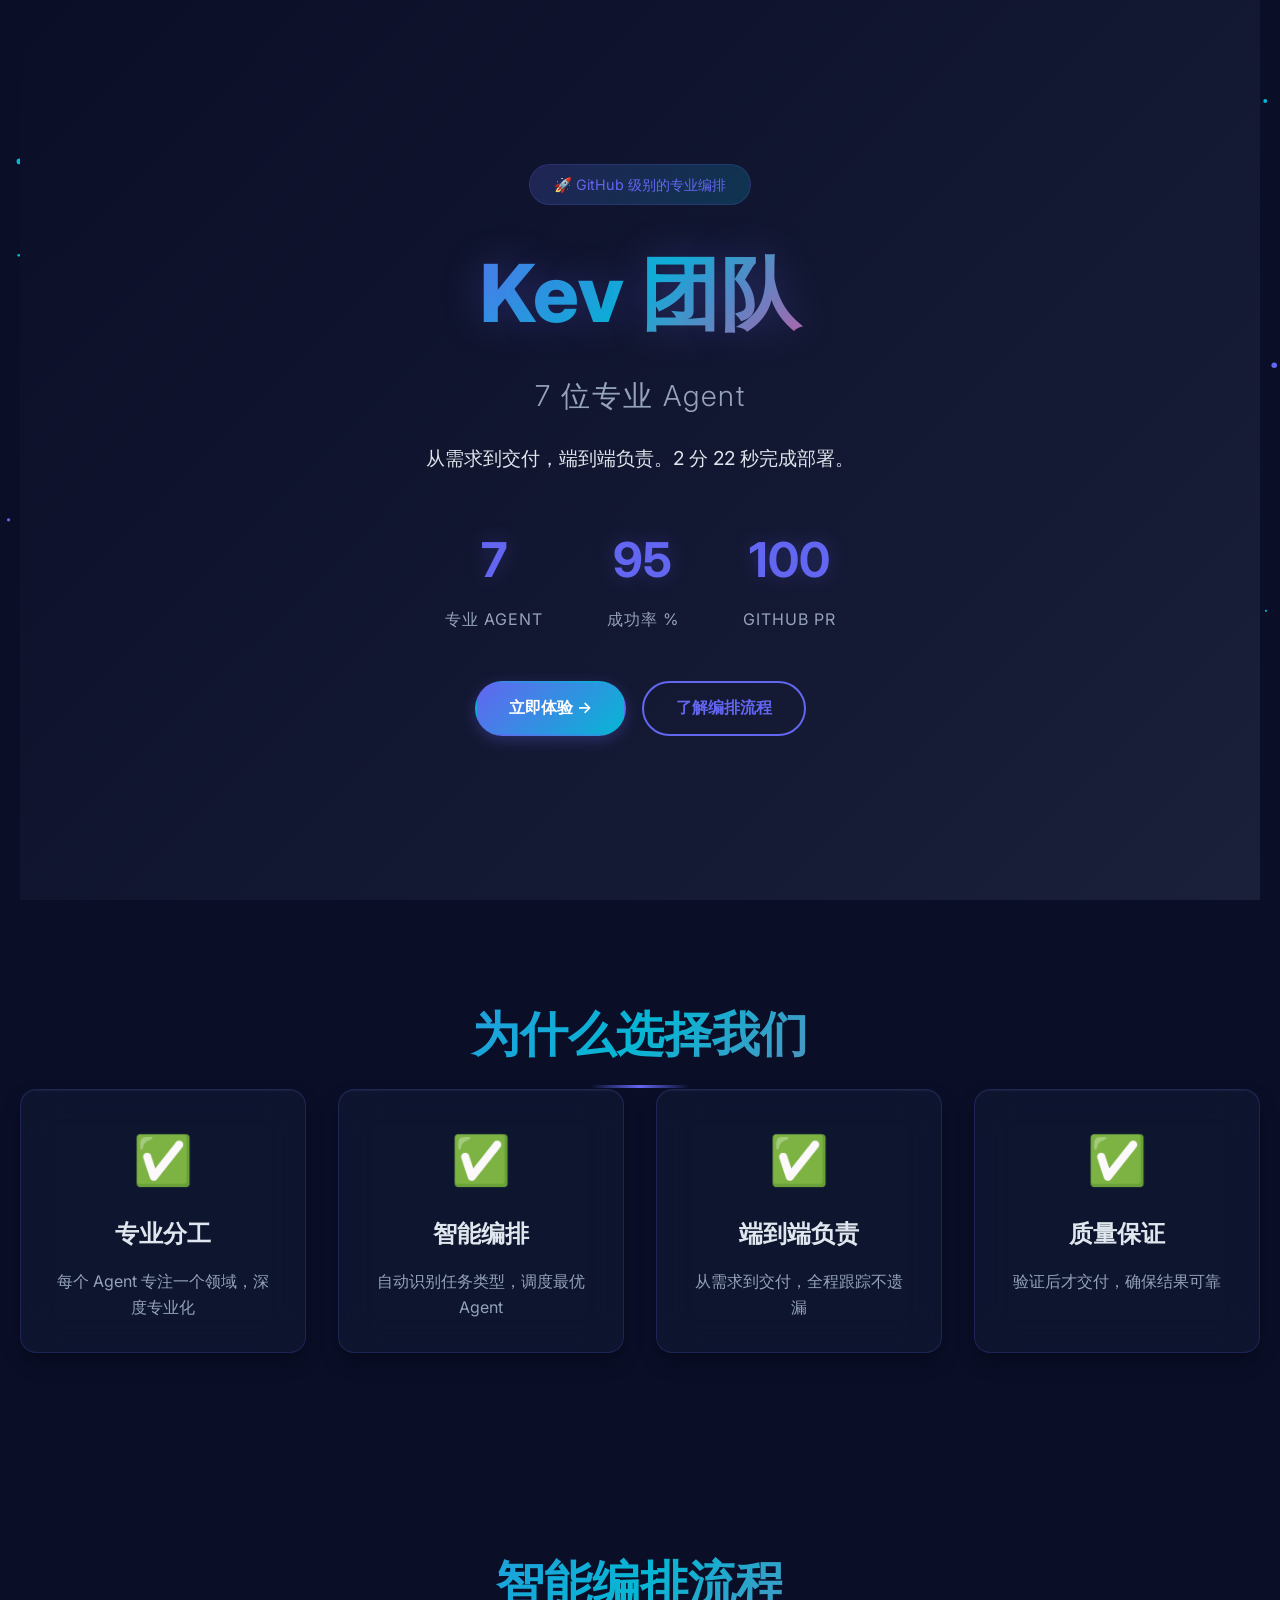
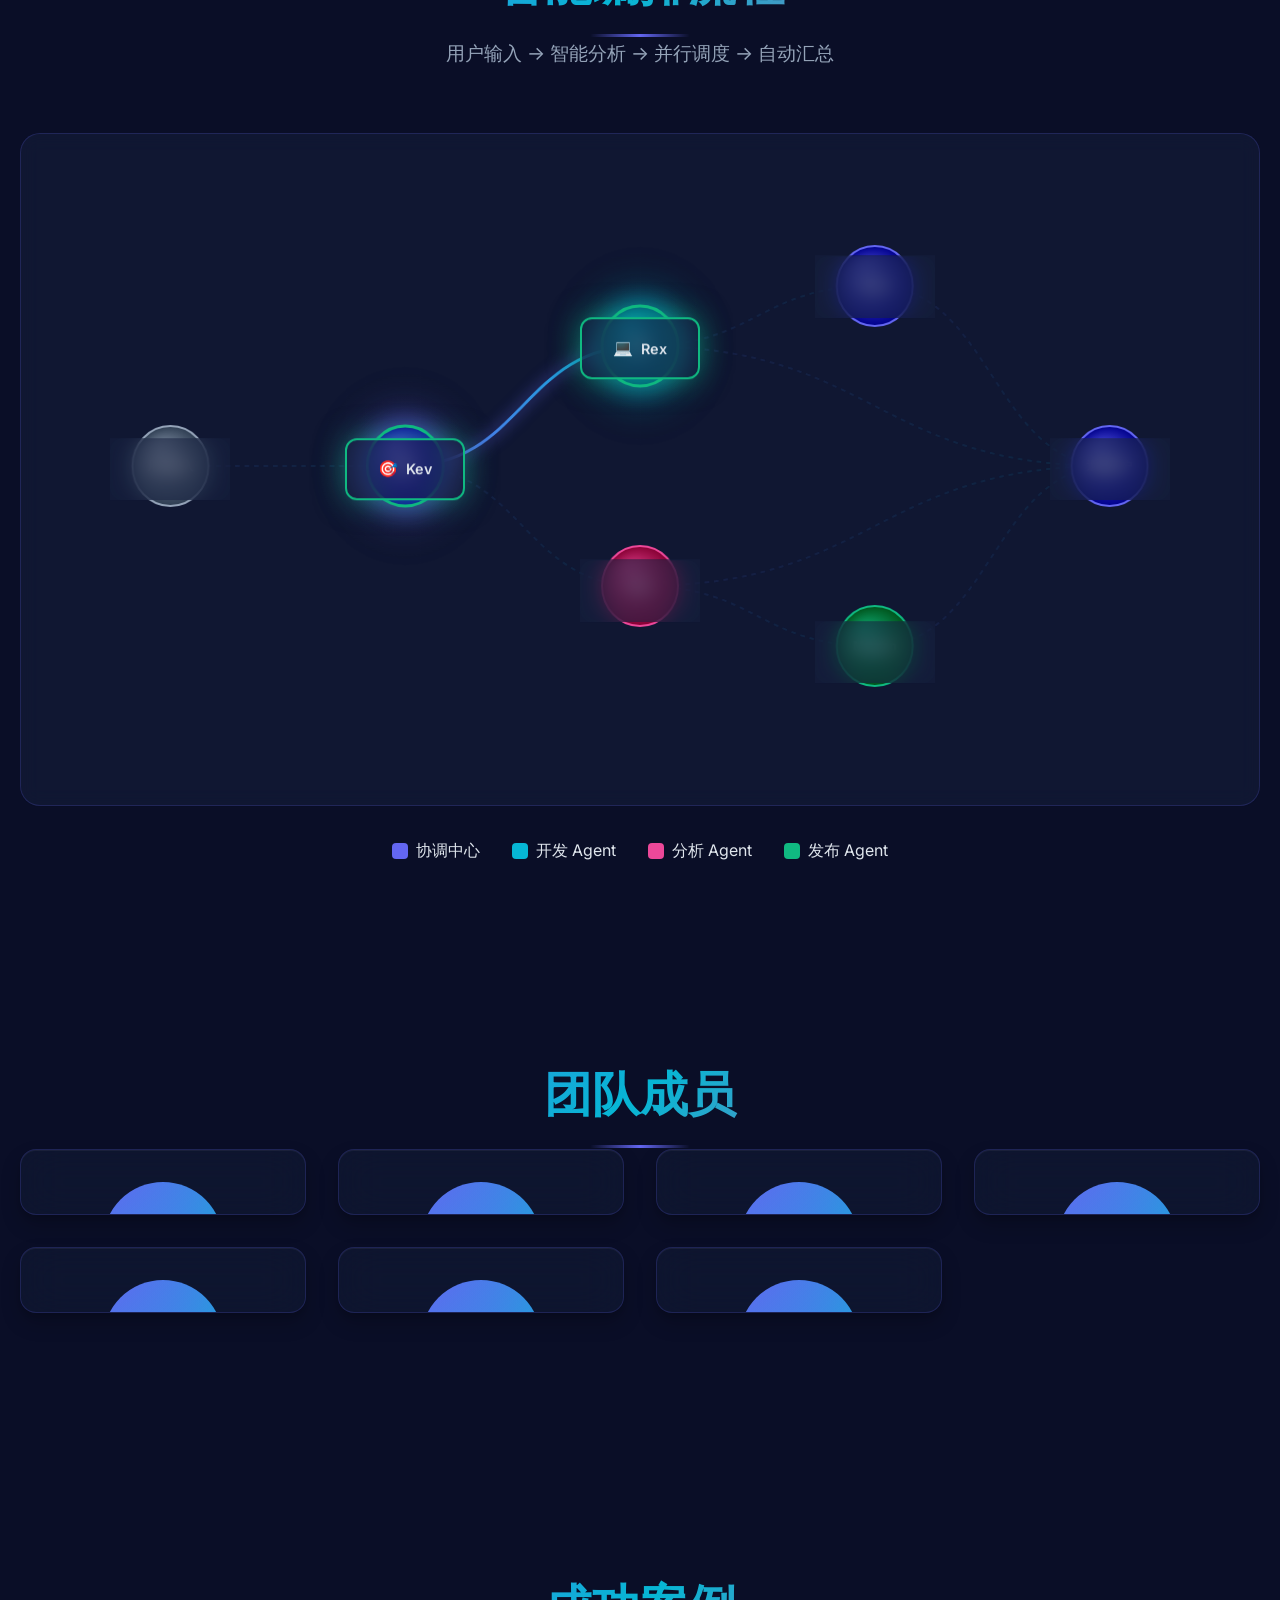
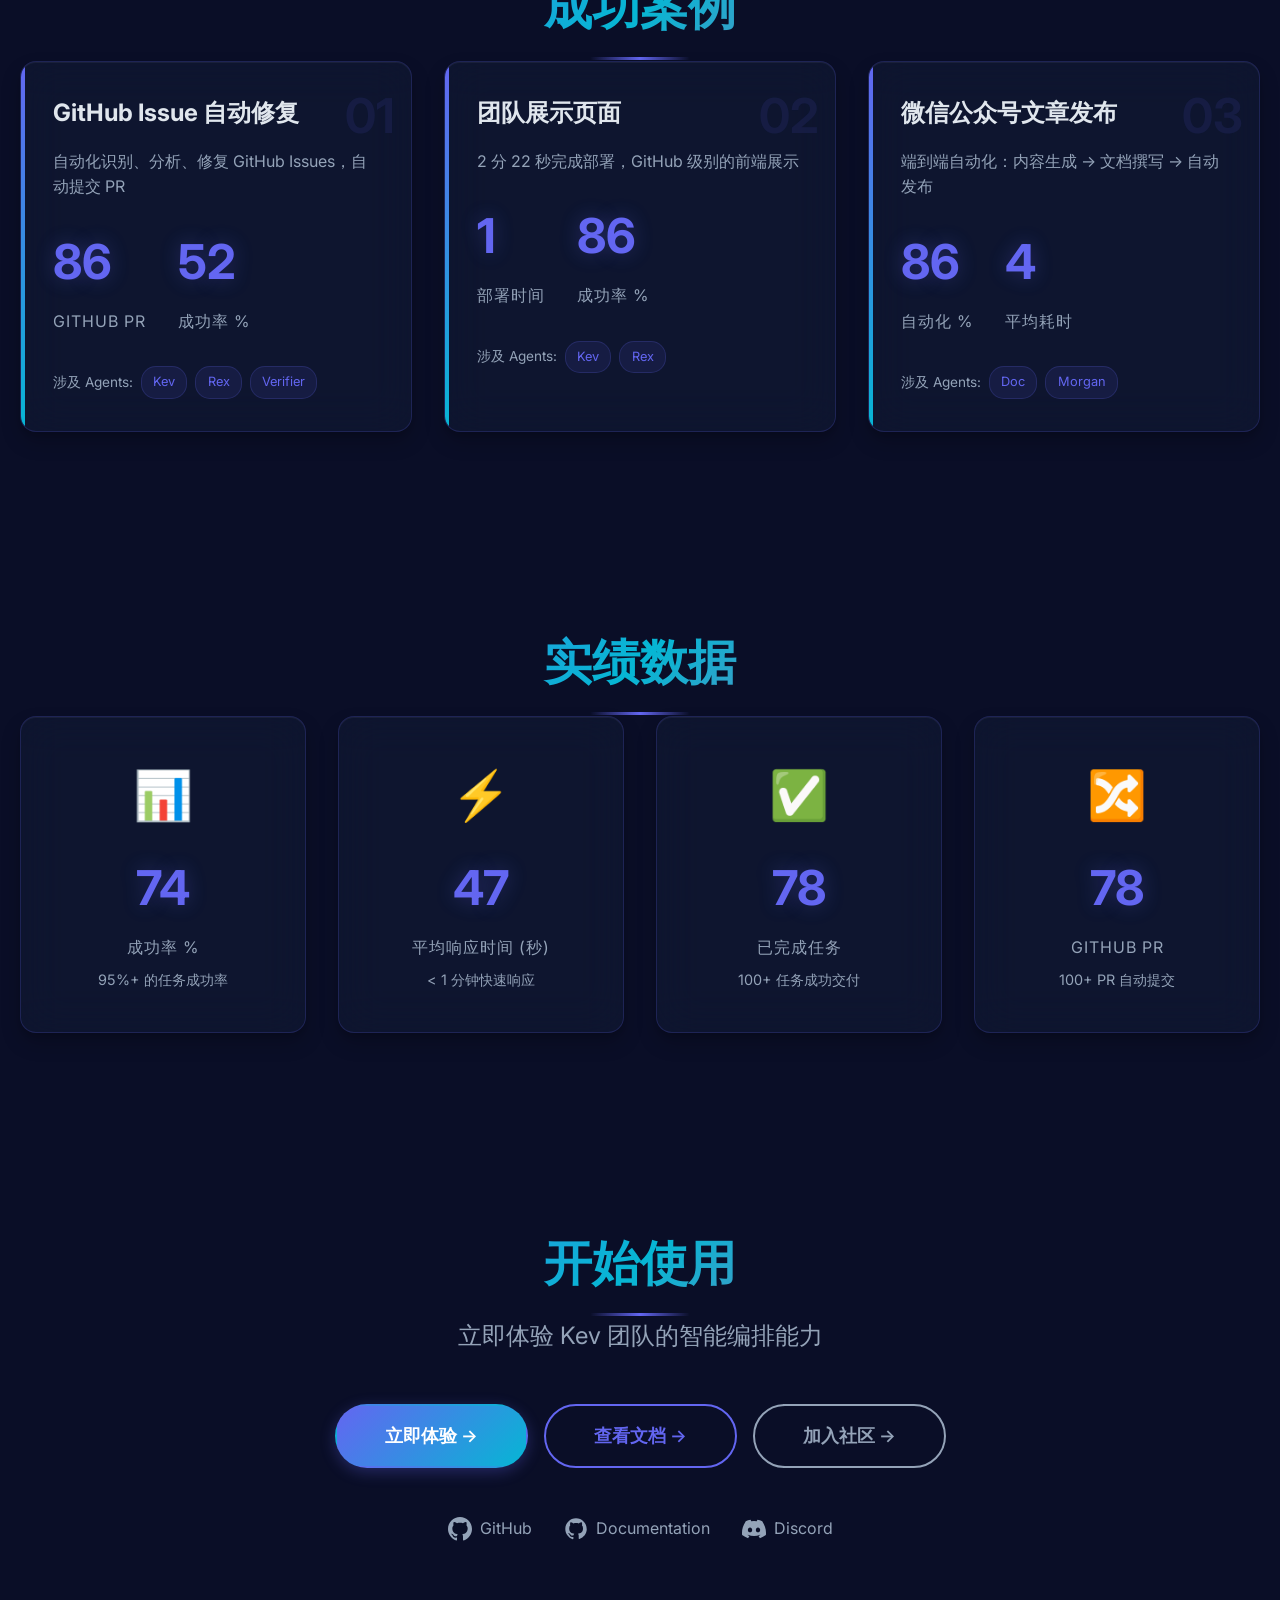
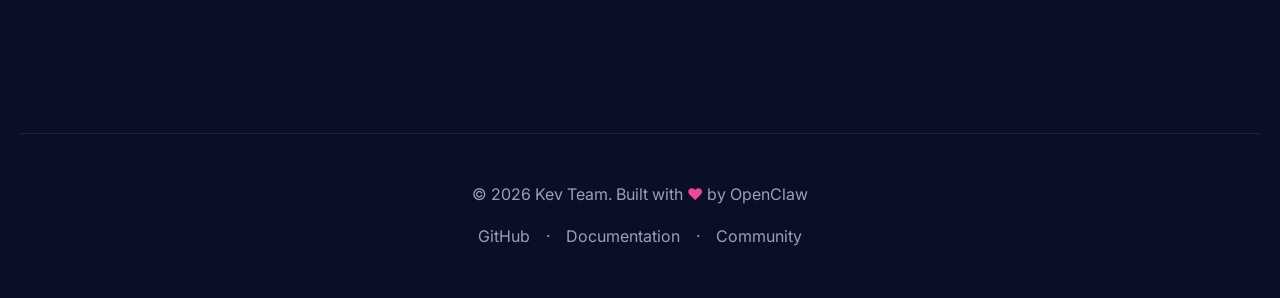
==== commit 539f4f2a: "perf: 性能优化和可访问性改进 ## 性能优化 - 添加 CSS will-change 属性优化动画性能 - 使用 transform3d 和 translateZ 启用 GPU 加速 - 添加" ====
--- a/index.html
+++ b/index.html
@@ -53,8 +53,8 @@
         </section>
 
         <!-- Why Choose Us Section -->
-        <section class="section why-us">
-            <h2 class="section-title">为什么选择我们</h2>
+        <section class="section why-us" aria-labelledby="why-us-title">
+            <h2 class="section-title" id="why-us-title">为什么选择我们</h2>
             <div class="why-grid">
                 <div class="why-card glass-card">
                     <div class="why-icon">✅</div>
@@ -80,9 +80,9 @@
         </section>
 
         <!-- Workflow Orchestration Section (Most Important) -->
-        <section class="section workflow" id="workflow">
-            <h2 class="section-title">智能编排流程</h2>
-            <p class="section-subtitle">用户输入 → 智能分析 → 并行调度 → 自动汇总</p>
+        <section class="section workflow" id="workflow" aria-labelledby="workflow-title" aria-describedby="workflow-desc">
+            <h2 class="section-title" id="workflow-title">智能编排流程</h2>
+            <p class="section-subtitle" id="workflow-desc">用户输入 → 智能分析 → 并行调度 → 自动汇总</p>
 
             <div class="workflow-container">
                 <canvas id="workflowCanvas"></canvas>
@@ -129,10 +129,10 @@
         </section>
 
         <!-- Team Members Section -->
-        <section class="section members">
-            <h2 class="section-title">团队成员</h2>
-            <div class="members-grid">
-                <div class="member-card glass-card neon-card flip-card" data-role="coordinator" data-agent="Kev">
+        <section class="section members" aria-labelledby="members-title">
+            <h2 class="section-title" id="members-title">团队成员</h2>
+            <div class="members-grid" role="list">
+                <div class="member-card glass-card neon-card flip-card" data-role="coordinator" data-agent="Kev" role="listitem" tabindex="0" aria-label="Kev - 协调官">
                     <div class="card-inner">
                         <div class="card-front">
                             <div class="member-avatar">
@@ -168,7 +168,7 @@
                     </div>
                 </div>
 
-                <div class="member-card glass-card neon-card flip-card" data-role="developer" data-agent="Rex">
+                <div class="member-card glass-card neon-card flip-card" data-role="developer" data-agent="Rex" role="listitem" tabindex="0" aria-label="Rex - 全栈工程师">
                     <div class="card-inner">
                         <div class="card-front">
                             <div class="member-avatar">
--- a/styles.css
+++ b/styles.css
@@ -3,6 +3,25 @@
     margin: 0;
     padding: 0;
     box-sizing: border-box;
+}
+
+/* Performance Optimizations */
+html {
+    scroll-behavior: smooth;
+}
+
+body {
+    -webkit-font-smoothing: antialiased;
+    -moz-osx-font-smoothing: grayscale;
+    text-rendering: optimizeLegibility;
+}
+
+/* Focus styles for accessibility */
+button:focus-visible,
+a:focus-visible,
+[tabindex]:focus-visible {
+    outline: 2px solid var(--primary-color);
+    outline-offset: 2px;
 }
 
 :root {
@@ -61,7 +80,10 @@
     z-index: 0;
     transform: translate(-50%, -50%);
     transition: opacity 0.3s ease;
-    will-change: transform, left, top;
+    will-change: transform;
+    /* Use transform3d for GPU acceleration */
+    backface-visibility: hidden;
+    -webkit-backface-visibility: hidden;
 }
 
 /* ===== GLASS CARD EFFECT ===== */
@@ -137,6 +159,10 @@
     height: 100%;
     transition: transform 0.8s cubic-bezier(0.175, 0.885, 0.32, 1.275);
     transform-style: preserve-3d;
+    /* Performance optimization */
+    will-change: transform;
+    backface-visibility: hidden;
+    -webkit-backface-visibility: hidden;
 }
 
 .flip-card.flipped .card-inner {
@@ -768,6 +794,10 @@
     position: relative;
     overflow: hidden;
     transition: all 0.4s cubic-bezier(0.175, 0.885, 0.32, 1.275);
+    /* Performance optimization */
+    will-change: transform;
+    /* GPU acceleration */
+    transform: translateZ(0);
 }
 
 .member-card:hover {
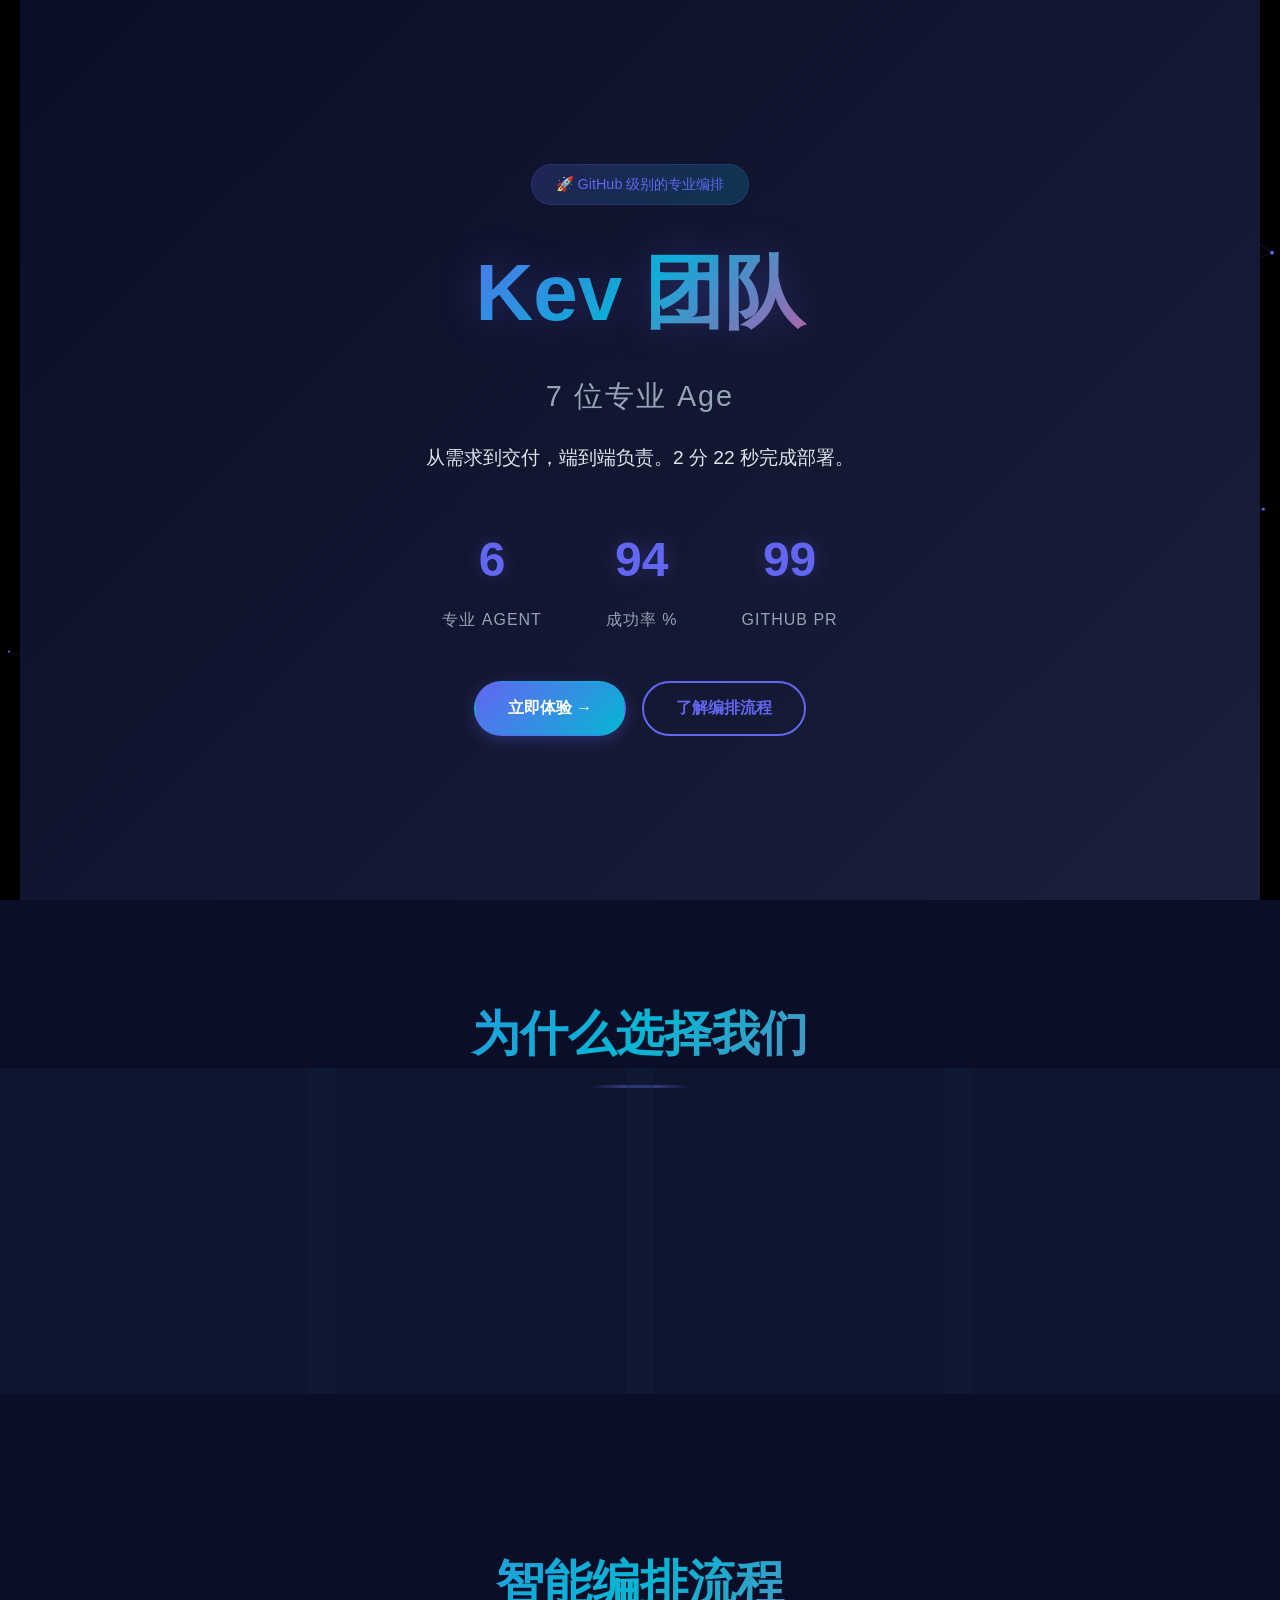
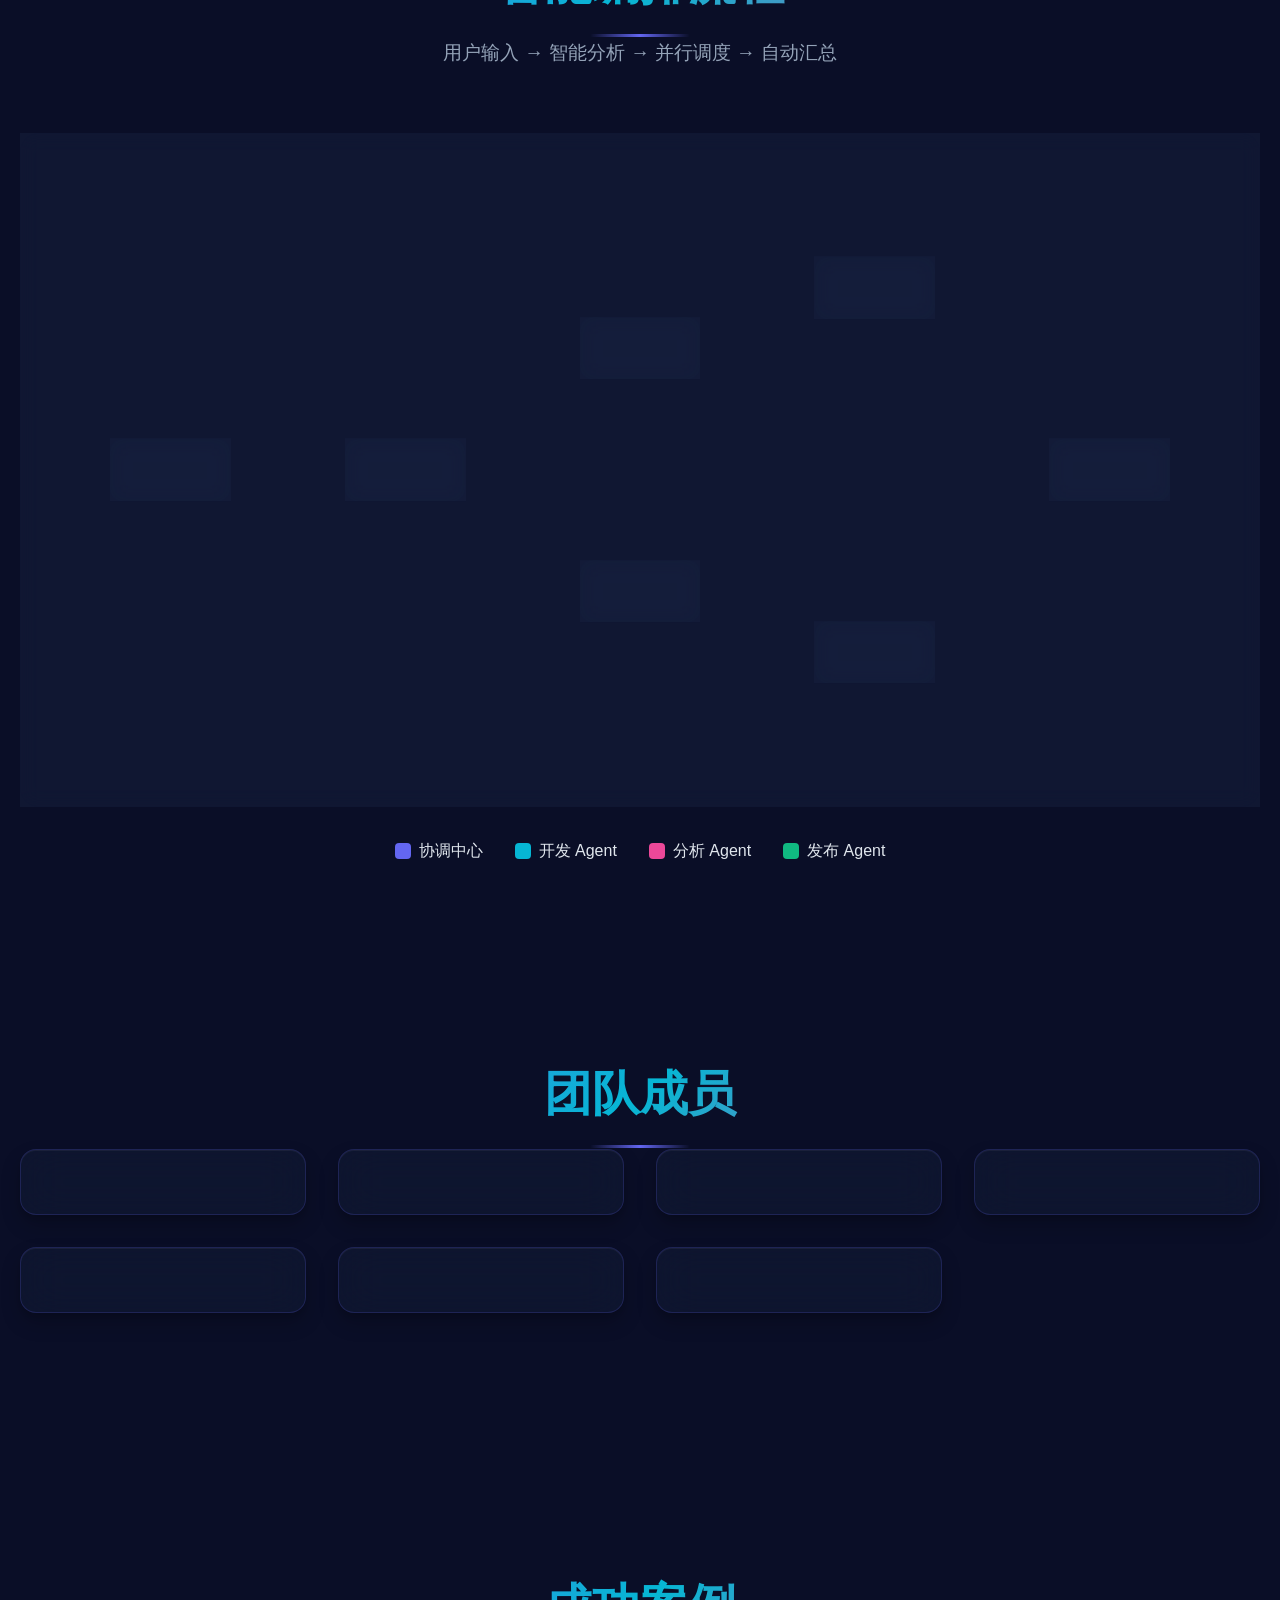
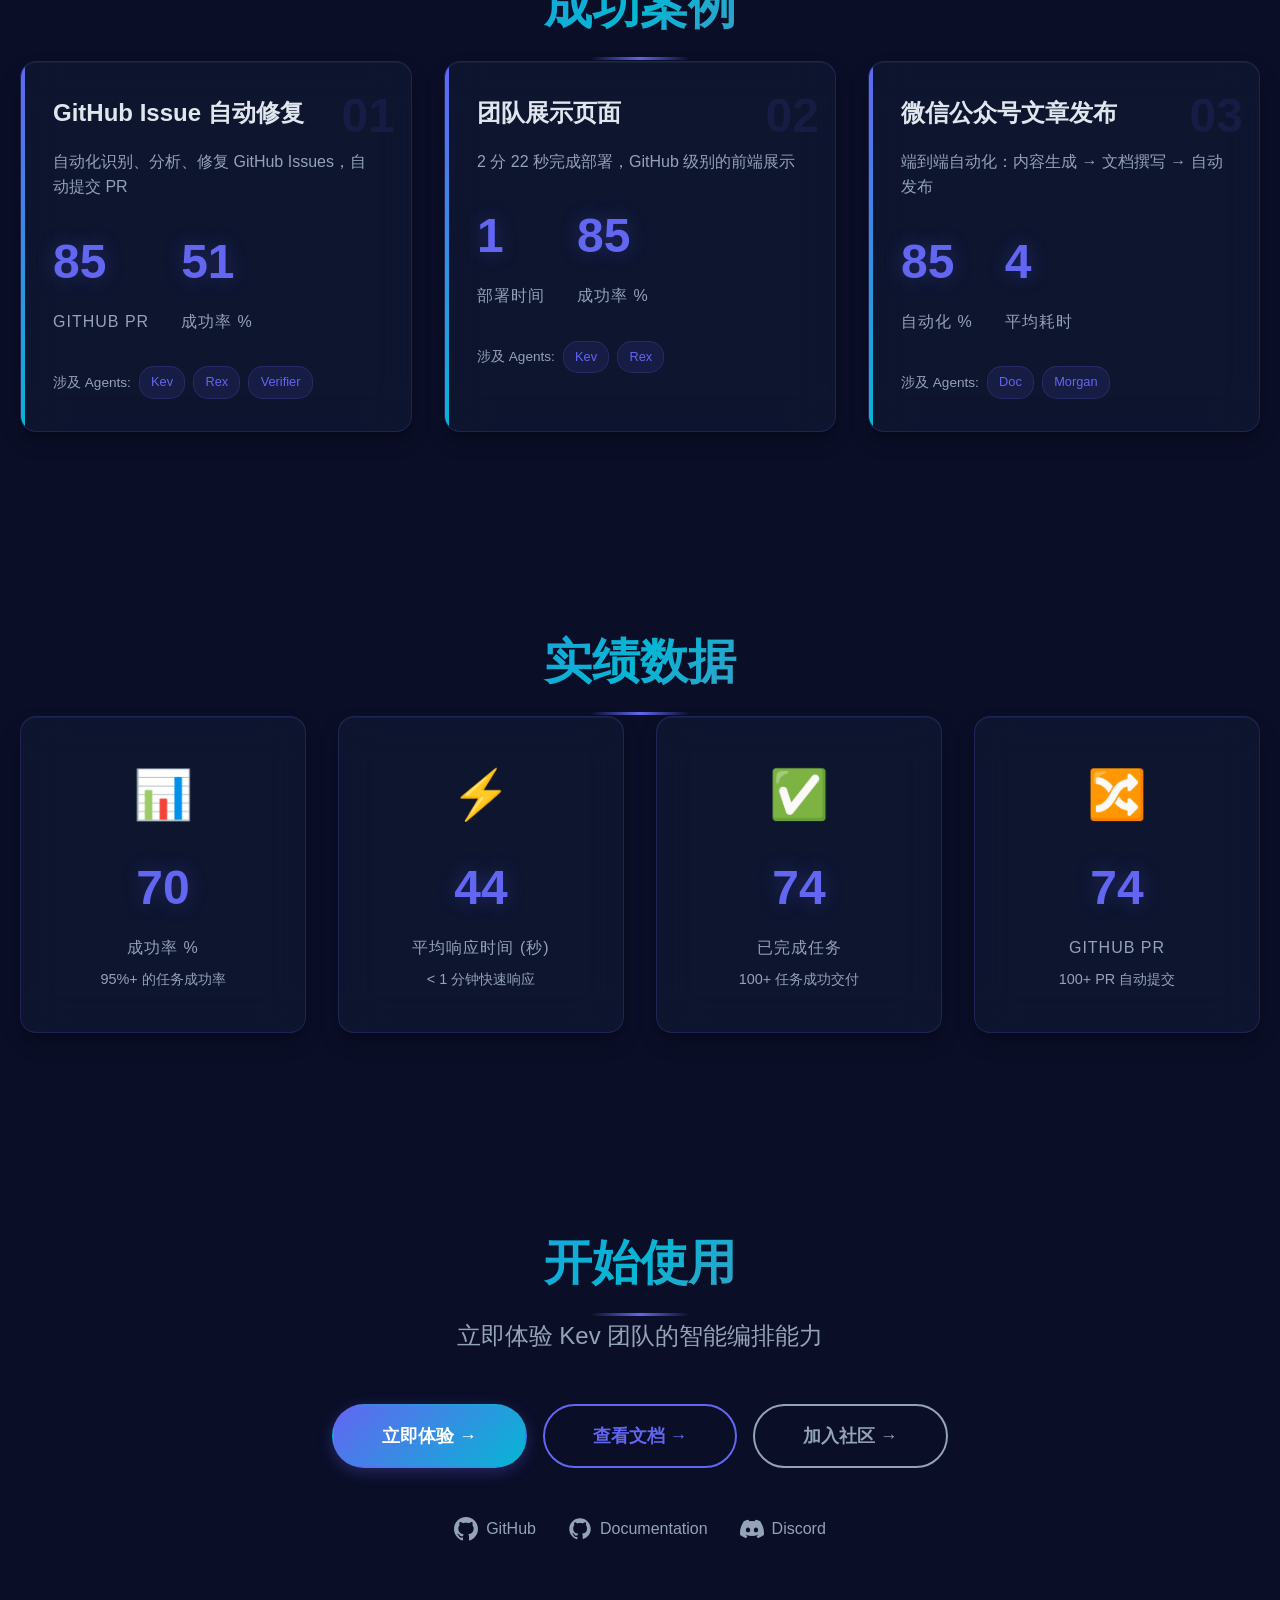
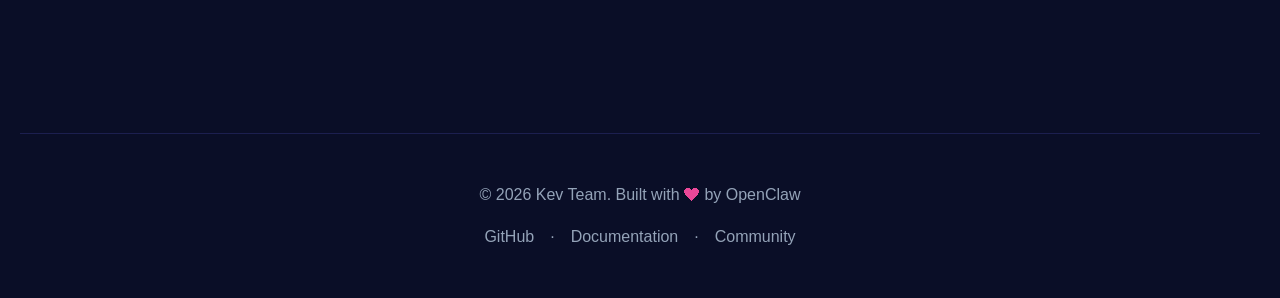
==== commit fa436781: "fix: Apply security and performance improvements Security fixes: - Add Content Security Policy (CSP)" ====
--- a/index.html
+++ b/index.html
@@ -5,9 +5,18 @@
     <meta name="viewport" content="width=device-width, initial-scale=1.0">
     <title>Kev 团队 - 智能协作系统 | 7 位专业 Agent，无限可能</title>
     <meta name="description" content="Kev 团队：7 位专业 Agent，1 个协调中心，从需求到交付端到端负责。GitHub 级别的专业编排能力。">
+    <meta http-equiv="Content-Security-Policy" 
+          content="default-src 'self'; 
+                  script-src 'self' 'unsafe-inline' 'unsafe-eval'; 
+                  style-src 'self' 'unsafe-inline' https://fonts.googleapis.com; 
+                  font-src 'self' https://fonts.gstatic.com; 
+                  img-src 'self' data: https:; 
+                  connect-src 'self' https://github.com https://api.github.com; 
+                  frame-src 'self'; 
+                  object-src 'none';">
     <link rel="preconnect" href="https://fonts.googleapis.com">
     <link rel="preconnect" href="https://fonts.gstatic.com" crossorigin>
-    <link href="https://fonts.googleapis.com/css2?family=Inter:wght@300;400;500;600;700;800;900&family=JetBrains+Mono:wght@400;500;600&display=swap" rel="stylesheet">
+    <link href="https://fonts.googleapis.com/css2?family=Inter:wght@300;400;500;600;700;800;900&family=JetBrains+Mono:wght@400;500;600&display=swap" rel="stylesheet" crossorigin="anonymous">
     <link rel="stylesheet" href="styles.css">
 </head>
 <body>
@@ -42,7 +51,7 @@
                     </div>
                 </div>
                 <div class="hero-cta">
-                    <a href="https://github.com/ql-wade" target="_blank" class="btn btn-primary">
+                    <a href="https://github.com/ql-wade" target="_blank" rel="noopener noreferrer" class="btn btn-primary">
                         立即体验 →
                     </a>
                     <a href="#workflow" class="btn btn-secondary">
@@ -500,7 +509,7 @@
             <h2 class="section-title">开始使用</h2>
             <p class="cta-description">立即体验 Kev 团队的智能编排能力</p>
             <div class="cta-buttons">
-                <a href="https://github.com/ql-wade" target="_blank" class="btn btn-primary btn-large">
+                <a href="https://github.com/ql-wade" target="_blank" rel="noopener noreferrer" class="btn btn-primary btn-large">
                     立即体验 →
                 </a>
                 <a href="#" class="btn btn-secondary btn-large">
@@ -511,19 +520,19 @@
                 </a>
             </div>
             <div class="cta-links">
-                <a href="https://github.com/ql-wade" target="_blank">
+                <a href="https://github.com/ql-wade" target="_blank" rel="noopener noreferrer">
                     <svg viewBox="0 0 24 24" fill="currentColor">
                         <path d="M12 0c-6.626 0-12 5.373-12 12 0 5.302 3.438 9.8 8.207 11.387.599.111.793-.261.793-.577v-2.234c-3.338.726-4.033-1.416-4.033-1.416-.546-1.387-1.333-1.756-1.333-1.756-1.089-.745.083-.729.083-.729 1.205.084 1.839 1.237 1.839 1.237 1.07 1.834 2.807 1.304 3.492.997.107-.775.418-1.305.762-1.604-2.665-.305-5.467-1.334-5.467-5.931 0-1.311.469-2.381 1.236-3.221-.124-.303-.535-1.524.117-3.176 0 0 1.008-.322 3.301 1.23.957-.266 1.983-.399 3.003-.404 1.02.005 2.047.138 3.006.404 2.291-1.552 3.297-1.23 3.297-1.23.653 1.653.242 2.874.118 3.176.77.84 1.235 1.911 1.235 3.221 0 4.609-2.807 5.624-5.479 5.921.43.372.823 1.102.823 2.222v3.293c0 .319.192.694.801.576 4.765-1.589 8.199-6.086 8.199-11.386 0-6.627-5.373-12-12-12z"/>
                     </svg>
                     GitHub
                 </a>
-                <a href="#" target="_blank">
+                <a href="#" target="_blank" rel="noopener noreferrer">
                     <svg viewBox="0 0 24 24" fill="currentColor">
                         <path d="M22.7 12c0-5.9-4.8-10.7-10.7-10.7-5.9 0-10.7 4.8-10.7 10.7 0 4.8 3.1 8.8 7.4 10.2.5.1.7-.2.7-.5v-1.8c-3 .6-3.6-1.4-3.6-1.4-.5-1.2-1.2-1.5-1.2-1.5-1-.7.1-.7.1-.7 1.1.1 1.7 1.1 1.7 1.1 1 1.7 2.6 1.2 3.2.9.1-.7.4-1.2.7-1.5-2.5-.3-5.1-1.2-5.1-5.5 0-1.2.4-2.2 1.1-3-.1-.3-.5-1.4.1-2.9 0 0 .9-.3 3 1.1.9-.3 1.8-.4 2.7-.4.9 0 1.8.1 2.7.4 2.1-1.4 3-1.1 3-1.1.6 1.5.2 2.6.1 2.9.7.8 1.1 1.8 1.1 3 0 4.3-2.6 5.2-5.1 5.5.4.3.8.9.8 1.9v2.8c0 .3.2.6.7.5 4.3-1.4 7.4-5.4 7.4-10.2z"/>
                     </svg>
                     Documentation
                 </a>
-                <a href="#" target="_blank">
+                <a href="#" target="_blank" rel="noopener noreferrer">
                     <svg viewBox="0 0 24 24" fill="currentColor">
                         <path d="M20.317 4.37a19.791 19.791 0 0 0-4.885-1.515.074.074 0 0 0-.079.037c-.21.375-.444.864-.608 1.25a18.27 18.27 0 0 0-5.487 0 12.64 12.64 0 0 0-.617-1.25.077.077 0 0 0-.079-.037A19.736 19.736 0 0 0 3.677 4.37a.07.07 0 0 0-.032.027C.533 9.046-.32 13.58.099 18.057a.082.082 0 0 0 .031.057 19.9 19.9 0 0 0 5.993 3.03.078.078 0 0 0 .084-.028 14.09 14.09 0 0 0 1.226-1.994.076.076 0 0 0-.041-.106 13.107 13.107 0 0 1-1.872-.892.077.077 0 0 1-.008-.128 10.2 10.2 0 0 0 .372-.292.074.074 0 0 1 .077-.01c3.928 1.793 8.18 1.793 12.062 0a.074.074 0 0 1 .078.01c.12.098.246.198.373.292a.077.077 0 0 1-.006.127 12.299 12.299 0 0 1-1.873.892.077.077 0 0 0-.041.107c.36.698.772 1.362 1.225 1.993a.076.076 0 0 0 .084.028 19.839 19.839 0 0 0 6.002-3.03.077.077 0 0 0 .032-.054c.5-5.177-.838-9.674-3.549-13.66a.061.061 0 0 0-.031-.03zM8.02 15.33c-1.183 0-2.157-1.085-2.157-2.419 0-1.333.956-2.419 2.157-2.419 1.21 0 2.176 1.096 2.157 2.42 0 1.333-.956 2.418-2.157 2.418zm7.975 0c-1.183 0-2.157-1.085-2.157-2.419 0-1.333.955-2.419 2.157-2.419 1.21 0 2.176 1.096 2.157 2.42 0 1.333-.946 2.418-2.157 2.418z"/>
                     </svg>
@@ -536,11 +545,11 @@
         <footer class="footer">
             <p>© 2026 Kev Team. Built with <span class="heart">❤</span> by OpenClaw</p>
             <div class="footer-links">
-                <a href="https://github.com/ql-wade" target="_blank">GitHub</a>
+                <a href="https://github.com/ql-wade" target="_blank" rel="noopener noreferrer">GitHub</a>
                 <span>·</span>
-                <a href="#">Documentation</a>
+                <a href="#" target="_blank" rel="noopener noreferrer">Documentation</a>
                 <span>·</span>
-                <a href="#">Community</a>
+                <a href="#" target="_blank" rel="noopener noreferrer">Community</a>
             </div>
         </footer>
     </div>
--- a/styles.css
+++ b/styles.css
@@ -1259,6 +1259,19 @@
     color: var(--text-primary);
 }
 
+/* Error Message */
+#error-message {
+    position: fixed;
+    top: 20px;
+    right: 20px;
+    background: #dc2626;
+    color: white;
+    padding: 1rem 1.5rem;
+    border-radius: 8px;
+    z-index: 10000;
+    box-shadow: 0 4px 6px rgba(0,0,0,0.1);
+}
+
 /* Performance optimizations */
 @media (prefers-reduced-motion: reduce) {
     *,
@@ -1269,3 +1282,9 @@
         transition-duration: 0.01ms !important;
     }
 }
+
+/* Spatial partitioning optimization hints */
+.workflow-container,
+.particle-background {
+    contain: layout style paint;
+}
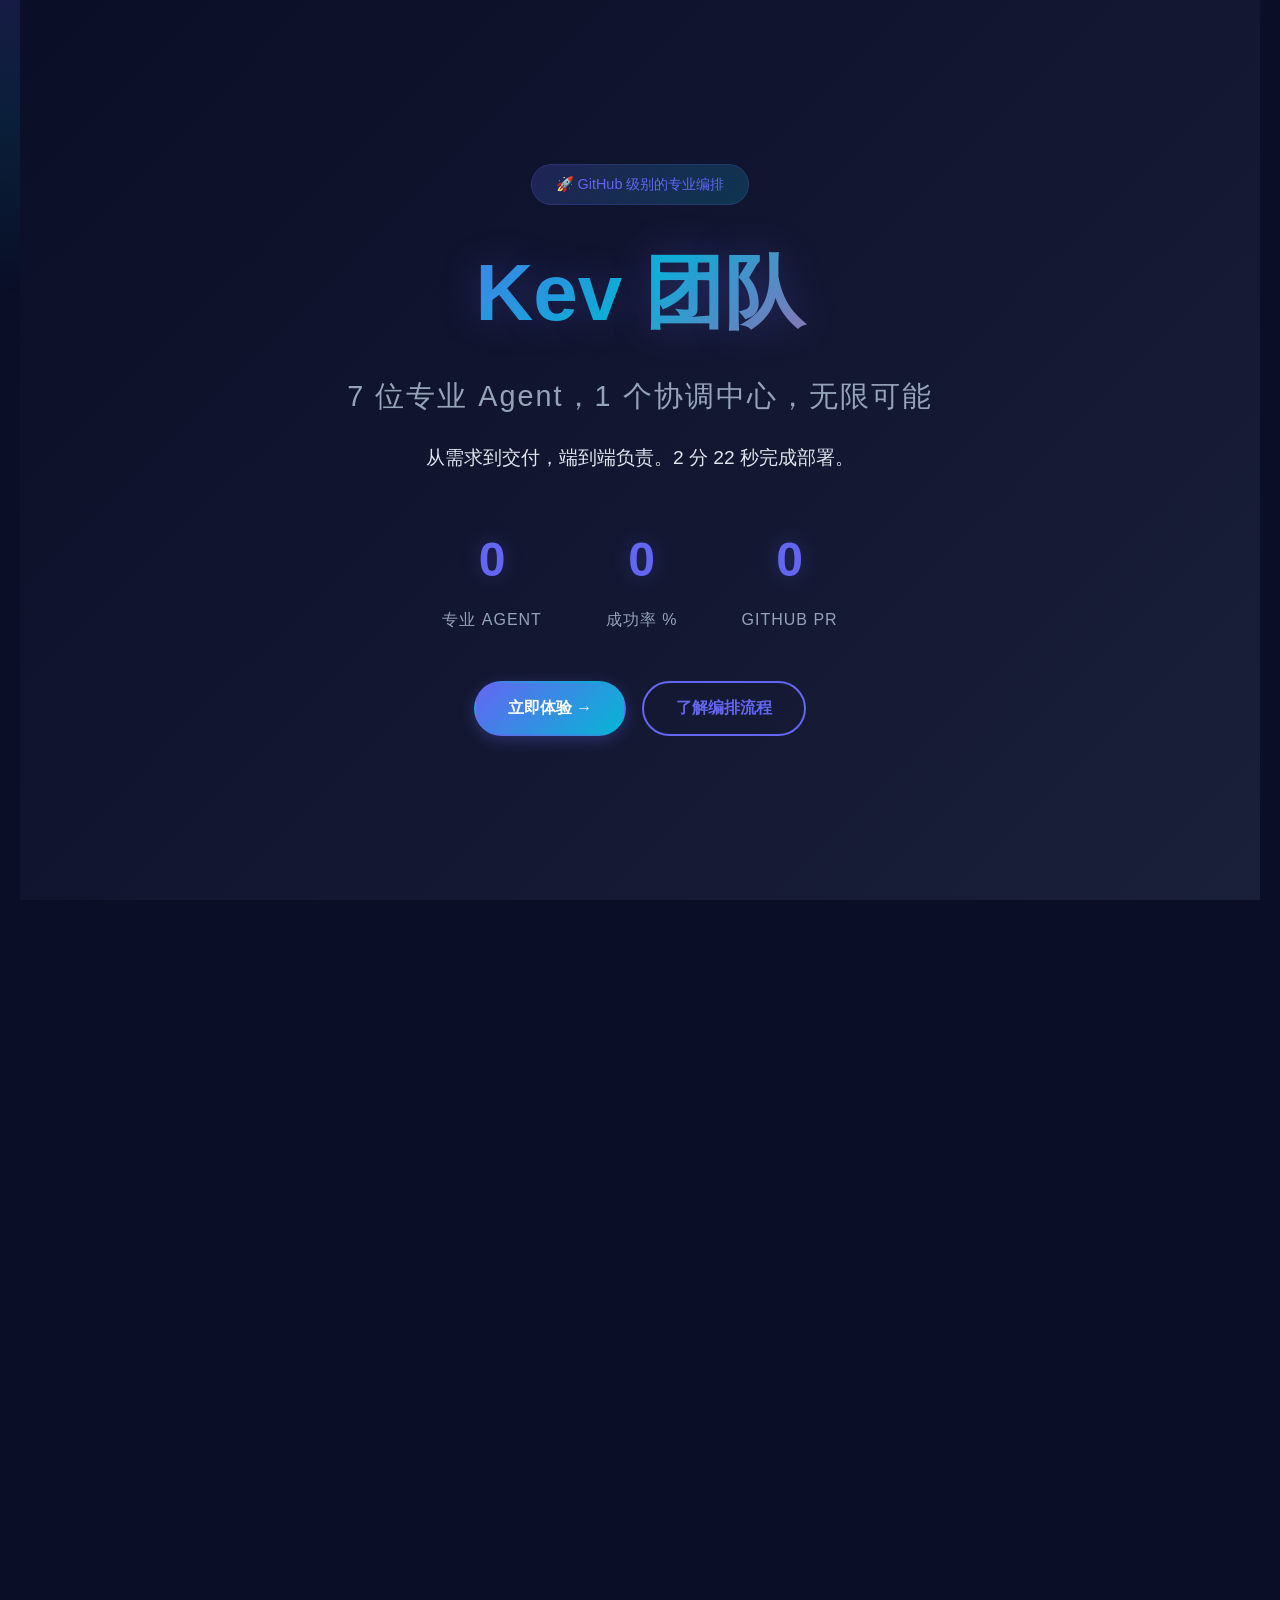
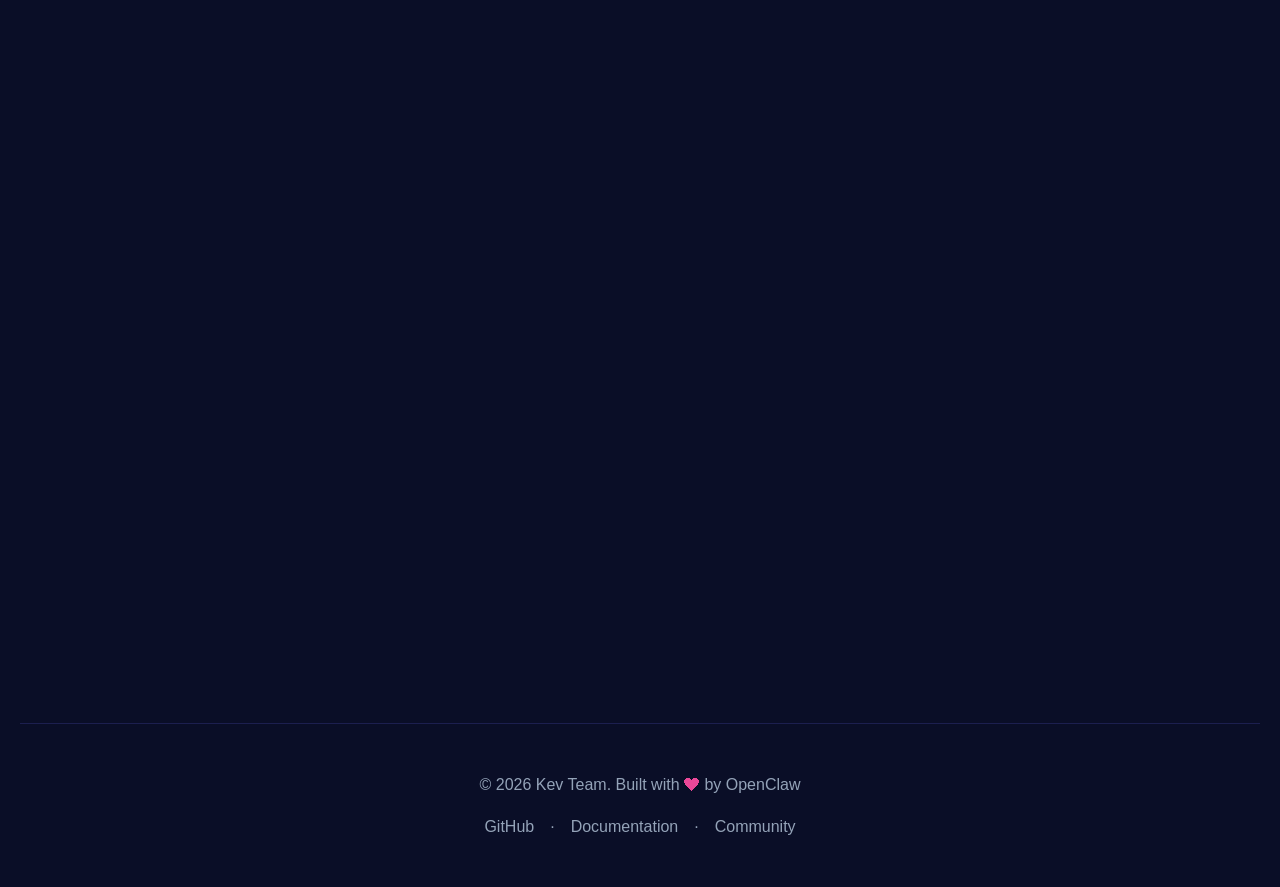
==== commit 72d08dd4: "feat: ClawTeam 展示页面改版 ## 主要改进  ### Hero Section - 更新标题为 ClawTeam - 智能协作系统 - 添加里程碑徽章展示  ### Agent Car" ====
--- a/index.html
+++ b/index.html
@@ -3,8 +3,8 @@
 <head>
     <meta charset="UTF-8">
     <meta name="viewport" content="width=device-width, initial-scale=1.0">
-    <title>Kev 团队 - 智能协作系统 | 7 位专业 Agent，无限可能</title>
-    <meta name="description" content="Kev 团队：7 位专业 Agent，1 个协调中心，从需求到交付端到端负责。GitHub 级别的专业编排能力。">
+    <title>ClawTeam - 智能协作系统 | 7 位专业 Agent，无限可能</title>
+    <meta name="description" content="ClawTeam：7 位专业 Agent，1 个协调中心，从需求到交付端到端负责。GitHub 级别的专业编排能力。">
     <meta http-equiv="Content-Security-Policy" 
           content="default-src 'self'; 
                   script-src 'self' 'unsafe-inline' 'unsafe-eval'; 
@@ -89,6 +89,43 @@
         </section>
 
         <!-- Workflow Orchestration Section (Most Important) -->
+        <!-- Agent Cards Showcase Section -->
+        <section class="section agent-cards-showcase" aria-labelledby="agent-cards-title">
+            <h2 class="section-title" id="agent-cards-title">Agent 能力展示</h2>
+            <p class="section-subtitle">滑动查看每位 Agent 的专业技能和典型案例</p>
+
+            <!-- Scroll Container -->
+            <div class="agent-cards-container" role="region" aria-label="Agent 卡片展示">
+                <div class="agent-cards-scroll" id="agentCardsScroll">
+                    <!-- Cards will be rendered by JavaScript -->
+                </div>
+
+                <!-- Navigation Arrows -->
+                <button class="scroll-nav scroll-prev" aria-label="向左滚动">
+                    <svg viewBox="0 0 24 24" fill="currentColor">
+                        <path d="M15.41 7.41L14 6l-6 6 6 6 1.41-1.41L10.83 12z"/>
+                    </svg>
+                </button>
+                <button class="scroll-nav scroll-next" aria-label="向右滚动">
+                    <svg viewBox="0 0 24 24" fill="currentColor">
+                        <path d="M10 6L8.59 7.41 13.17 12l-4.58 4.59L10 18l6-6z"/>
+                    </svg>
+                </button>
+
+                <!-- Scroll Indicators -->
+                <div class="scroll-indicators" id="scrollIndicators" role="tablist">
+                    <!-- Indicators will be rendered by JavaScript -->
+                </div>
+            </div>
+
+            <!-- Auto-scroll Toggle -->
+            <div class="auto-scroll-toggle">
+                <button class="toggle-btn" id="autoScrollToggle" aria-pressed="true">
+                    <span class="toggle-icon">⏸</span>
+                    <span class="toggle-text">自动滚动</span>
+                </button>
+            </div>
+        </section>
         <section class="section workflow" id="workflow" aria-labelledby="workflow-title" aria-describedby="workflow-desc">
             <h2 class="section-title" id="workflow-title">智能编排流程</h2>
             <p class="section-subtitle" id="workflow-desc">用户输入 → 智能分析 → 并行调度 → 自动汇总</p>
@@ -555,5 +592,6 @@
     </div>
 
     <script src="script.js"></script>
+    <script src="agent-cards.js"></script>
 </body>
 </html>
--- a/styles.css
+++ b/styles.css
@@ -1288,3 +1288,497 @@
 .particle-background {
     contain: layout style paint;
 }
+/* ===== AGENT CARDS SHOWCASE ===== */
+
+.agent-cards-showcase {
+    position: relative;
+    padding: 6rem 0;
+}
+
+.agent-cards-container {
+    position: relative;
+    width: 100%;
+    overflow: hidden;
+    margin: 2rem 0;
+}
+
+.agent-cards-scroll {
+    display: flex;
+    gap: 2rem;
+    overflow-x: auto;
+    overflow-y: hidden;
+    scroll-behavior: smooth;
+    scroll-snap-type: x mandatory;
+    -webkit-overflow-scrolling: touch;
+    padding: 2rem 2rem 4rem 2rem;
+    scrollbar-width: none;
+    -ms-overflow-style: none;
+}
+
+.agent-cards-scroll::-webkit-scrollbar {
+    display: none;
+}
+
+/* Individual Agent Card */
+.agent-card {
+    flex: 0 0 auto;
+    width: 320px;
+    min-width: 320px;
+    background: var(--card-bg);
+    backdrop-filter: blur(20px);
+    -webkit-backdrop-filter: blur(20px);
+    border: 2px solid var(--border-color);
+    border-radius: 16px;
+    padding: 2rem;
+    position: relative;
+    scroll-snap-align: center;
+    transition: all 0.4s cubic-bezier(0.175, 0.885, 0.32, 1.275);
+    cursor: pointer;
+    overflow: hidden;
+}
+
+.agent-card:hover {
+    transform: translateY(-10px) scale(1.02);
+    border-color: var(--primary-color);
+    box-shadow: 0 20px 40px rgba(99, 102, 241, 0.3);
+}
+
+.agent-card.active {
+    border-color: var(--primary-color);
+    box-shadow: 0 0 40px rgba(99, 102, 241, 0.4);
+}
+
+/* Card Header */
+.agent-card-header {
+    display: flex;
+    align-items: center;
+    gap: 1rem;
+    margin-bottom: 1.5rem;
+}
+
+.agent-card-avatar {
+    width: 64px;
+    height: 64px;
+    border-radius: 50%;
+    background: linear-gradient(135deg, var(--primary-color) 0%, var(--secondary-color) 100%);
+    display: flex;
+    align-items: center;
+    justify-content: center;
+    font-size: 1.8rem;
+    font-weight: 700;
+    color: white;
+    position: relative;
+    z-index: 1;
+}
+
+.agent-card-avatar::before {
+    content: '';
+    position: absolute;
+    top: -4px;
+    left: -4px;
+    right: -4px;
+    bottom: -4px;
+    border-radius: 50%;
+    background: linear-gradient(135deg, var(--primary-color), var(--secondary-color));
+    opacity: 0.3;
+    animation: avatarGlow 2s infinite;
+}
+
+@keyframes avatarGlow {
+    0%, 100% {
+        opacity: 0.3;
+        transform: scale(1);
+    }
+    50% {
+        opacity: 0.6;
+        transform: scale(1.1);
+    }
+}
+
+.agent-card-name {
+    flex: 1;
+}
+
+.agent-card-name h3 {
+    font-size: 1.5rem;
+    font-weight: 700;
+    color: var(--text-primary);
+    margin-bottom: 0.25rem;
+}
+
+.agent-card-role {
+    font-size: 0.9rem;
+    color: var(--primary-color);
+    text-transform: uppercase;
+    letter-spacing: 1px;
+}
+
+/* Card Content */
+.agent-card-skills {
+    display: flex;
+    flex-wrap: wrap;
+    gap: 0.5rem;
+    margin-bottom: 1.5rem;
+}
+
+.agent-skill-tag {
+    background: rgba(99, 102, 241, 0.1);
+    border: 1px solid var(--border-color);
+    padding: 0.4rem 0.8rem;
+    border-radius: 20px;
+    font-size: 0.85rem;
+    color: var(--text-secondary);
+    transition: all 0.3s ease;
+}
+
+.agent-skill-tag:hover {
+    background: var(--primary-color);
+    color: var(--dark-bg);
+    transform: scale(1.05);
+}
+
+/* Card Detail Panel (Revealed on Hover) */
+.agent-card-detail {
+    max-height: 0;
+    overflow: hidden;
+    transition: max-height 0.4s ease, opacity 0.3s ease;
+    opacity: 0;
+    margin-top: 1rem;
+    border-top: 1px solid var(--border-color);
+    padding-top: 1rem;
+}
+
+.agent-card:hover .agent-card-detail {
+    max-height: 400px;
+    opacity: 1;
+}
+
+.agent-detail-title {
+    font-size: 0.9rem;
+    font-weight: 600;
+    color: var(--secondary-color);
+    margin-bottom: 0.5rem;
+    text-transform: uppercase;
+    letter-spacing: 1px;
+}
+
+.agent-detail-content {
+    display: flex;
+    flex-wrap: wrap;
+    gap: 0.5rem;
+    margin-bottom: 1rem;
+}
+
+.agent-detail-item {
+    background: rgba(6, 182, 212, 0.15);
+    border: 1px solid rgba(6, 182, 212, 0.3);
+    padding: 0.3rem 0.6rem;
+    border-radius: 15px;
+    font-size: 0.8rem;
+    color: var(--secondary-color);
+}
+
+.agent-cases {
+    display: flex;
+    flex-wrap: wrap;
+    gap: 0.5rem;
+}
+
+.agent-case-item {
+    background: rgba(16, 185, 129, 0.1);
+    border: 1px solid rgba(16, 185, 129, 0.3);
+    padding: 0.3rem 0.6rem;
+    border-radius: 15px;
+    font-size: 0.8rem;
+    color: var(--success-color);
+}
+
+/* Scroll Navigation Arrows */
+.scroll-nav {
+    position: absolute;
+    top: 50%;
+    transform: translateY(-50%);
+    width: 48px;
+    height: 48px;
+    border-radius: 50%;
+    background: rgba(22, 33, 62, 0.8);
+    backdrop-filter: blur(10px);
+    -webkit-backdrop-filter: blur(10px);
+    border: 2px solid var(--border-color);
+    color: var(--text-primary);
+    cursor: pointer;
+    transition: all 0.3s ease;
+    display: flex;
+    align-items: center;
+    justify-content: center;
+    z-index: 10;
+}
+
+.scroll-nav svg {
+    width: 24px;
+    height: 24px;
+}
+
+.scroll-nav:hover {
+    background: var(--primary-color);
+    border-color: var(--primary-color);
+    transform: translateY(-50%) scale(1.1);
+    box-shadow: 0 0 20px rgba(99, 102, 241, 0.5);
+}
+
+.scroll-nav:active {
+    transform: translateY(-50%) scale(0.95);
+}
+
+.scroll-prev {
+    left: 1rem;
+}
+
+.scroll-next {
+    right: 1rem;
+}
+
+.scroll-nav:disabled {
+    opacity: 0.3;
+    cursor: not-allowed;
+}
+
+.scroll-nav:disabled:hover {
+    background: rgba(22, 33, 62, 0.8);
+    border-color: var(--border-color);
+    transform: translateY(-50%) scale(1);
+    box-shadow: none;
+}
+
+/* Scroll Indicators */
+.scroll-indicators {
+    display: flex;
+    justify-content: center;
+    gap: 0.75rem;
+    margin-top: 2rem;
+}
+
+.scroll-indicator {
+    width: 10px;
+    height: 10px;
+    border-radius: 50%;
+    background: rgba(99, 102, 241, 0.3);
+    border: 2px solid transparent;
+    cursor: pointer;
+    transition: all 0.3s ease;
+    position: relative;
+}
+
+.scroll-indicator::before {
+    content: '';
+    position: absolute;
+    top: 50%;
+    left: 50%;
+    transform: translate(-50%, -50%);
+    width: 0;
+    height: 0;
+    border-radius: 50%;
+    background: var(--primary-color);
+    transition: all 0.3s ease;
+}
+
+.scroll-indicator.active {
+    background: var(--primary-color);
+    box-shadow: 0 0 10px rgba(99, 102, 241, 0.5);
+}
+
+.scroll-indicator:hover::before {
+    width: 16px;
+    height: 16px;
+    opacity: 0.3;
+}
+
+/* Auto-scroll Toggle */
+.auto-scroll-toggle {
+    display: flex;
+    justify-content: center;
+    margin-top: 2rem;
+}
+
+.toggle-btn {
+    display: flex;
+    align-items: center;
+    gap: 0.5rem;
+    padding: 0.75rem 1.5rem;
+    border-radius: 50px;
+    background: rgba(99, 102, 241, 0.1);
+    border: 2px solid var(--border-color);
+    color: var(--text-primary);
+    font-size: 1rem;
+    font-weight: 500;
+    cursor: pointer;
+    transition: all 0.3s ease;
+}
+
+.toggle-btn:hover {
+    background: var(--primary-color);
+    border-color: var(--primary-color);
+    color: white;
+    transform: scale(1.05);
+}
+
+.toggle-icon {
+    font-size: 1.2rem;
+}
+
+.toggle-btn[aria-pressed="false"] .toggle-icon {
+    content: "▶";
+}
+
+.toggle-btn[aria-pressed="false"] .toggle-text {
+    content: "手动滚动";
+}
+
+/* Responsive Design */
+@media (max-width: 768px) {
+    .agent-cards-scroll {
+        padding: 1rem 1rem 3rem 1rem;
+    }
+
+    .agent-card {
+        width: 280px;
+        min-width: 280px;
+        padding: 1.5rem;
+    }
+
+    .agent-card-header {
+        gap: 0.75rem;
+    }
+
+    .agent-card-avatar {
+        width: 56px;
+        height: 56px;
+        font-size: 1.5rem;
+    }
+
+    .agent-card-name h3 {
+        font-size: 1.3rem;
+    }
+
+    .scroll-nav {
+        width: 40px;
+        height: 40px;
+    }
+
+    .scroll-nav svg {
+        width: 20px;
+        height: 20px;
+    }
+
+    .scroll-prev {
+        left: 0.5rem;
+    }
+
+    .scroll-next {
+        right: 0.5rem;
+    }
+}
+
+@media (max-width: 480px) {
+    .agent-card {
+        width: 260px;
+        min-width: 260px;
+        padding: 1.25rem;
+    }
+
+    .agent-card-avatar {
+        width: 48px;
+        height: 48px;
+        font-size: 1.3rem;
+    }
+
+    .agent-card-name h3 {
+        font-size: 1.2rem;
+    }
+
+    .agent-card-role {
+        font-size: 0.8rem;
+    }
+
+    .scroll-nav {
+        display: none; /* Hide arrows on mobile, use touch instead */
+    }
+
+    .toggle-btn {
+        padding: 0.6rem 1.2rem;
+        font-size: 0.9rem;
+    }
+}
+
+/* Accessibility */
+@media (prefers-reduced-motion: reduce) {
+    .agent-cards-scroll {
+        scroll-behavior: auto;
+    }
+
+    .agent-card,
+    .scroll-nav,
+    .toggle-btn {
+        transition: none;
+    }
+
+    .agent-card-avatar::before {
+        animation: none;
+    }
+}
+
+/* Focus styles for keyboard navigation */
+.agent-card:focus-visible,
+.scroll-nav:focus-visible,
+.toggle-btn:focus-visible,
+.scroll-indicator:focus-visible {
+    outline: 2px solid var(--primary-color);
+    outline-offset: 2px;
+}
+
+/* Loading State */
+.agent-cards-scroll.loading {
+    pointer-events: none;
+}
+
+.agent-card.loading {
+    opacity: 0.5;
+}
+
+/* Empty State */
+.agent-cards-empty {
+    text-align: center;
+    padding: 4rem;
+    color: var(--text-secondary);
+    font-size: 1.2rem;
+}
+
+/* Performance optimizations */
+.agent-cards-scroll {
+    contain: layout style;
+}
+
+.agent-card {
+    will-change: transform;
+    contain: layout paint;
+}
+
+.scroll-nav {
+    contain: layout style paint;
+}
+
+/* Animation for card entrance */
+@keyframes cardSlideIn {
+    from {
+        opacity: 0;
+        transform: translateX(-30px);
+    }
+    to {
+        opacity: 1;
+        transform: translateX(0);
+    }
+}
+
+.agent-card.animate-in {
+    animation: cardSlideIn 0.5s ease-out forwards;
+}
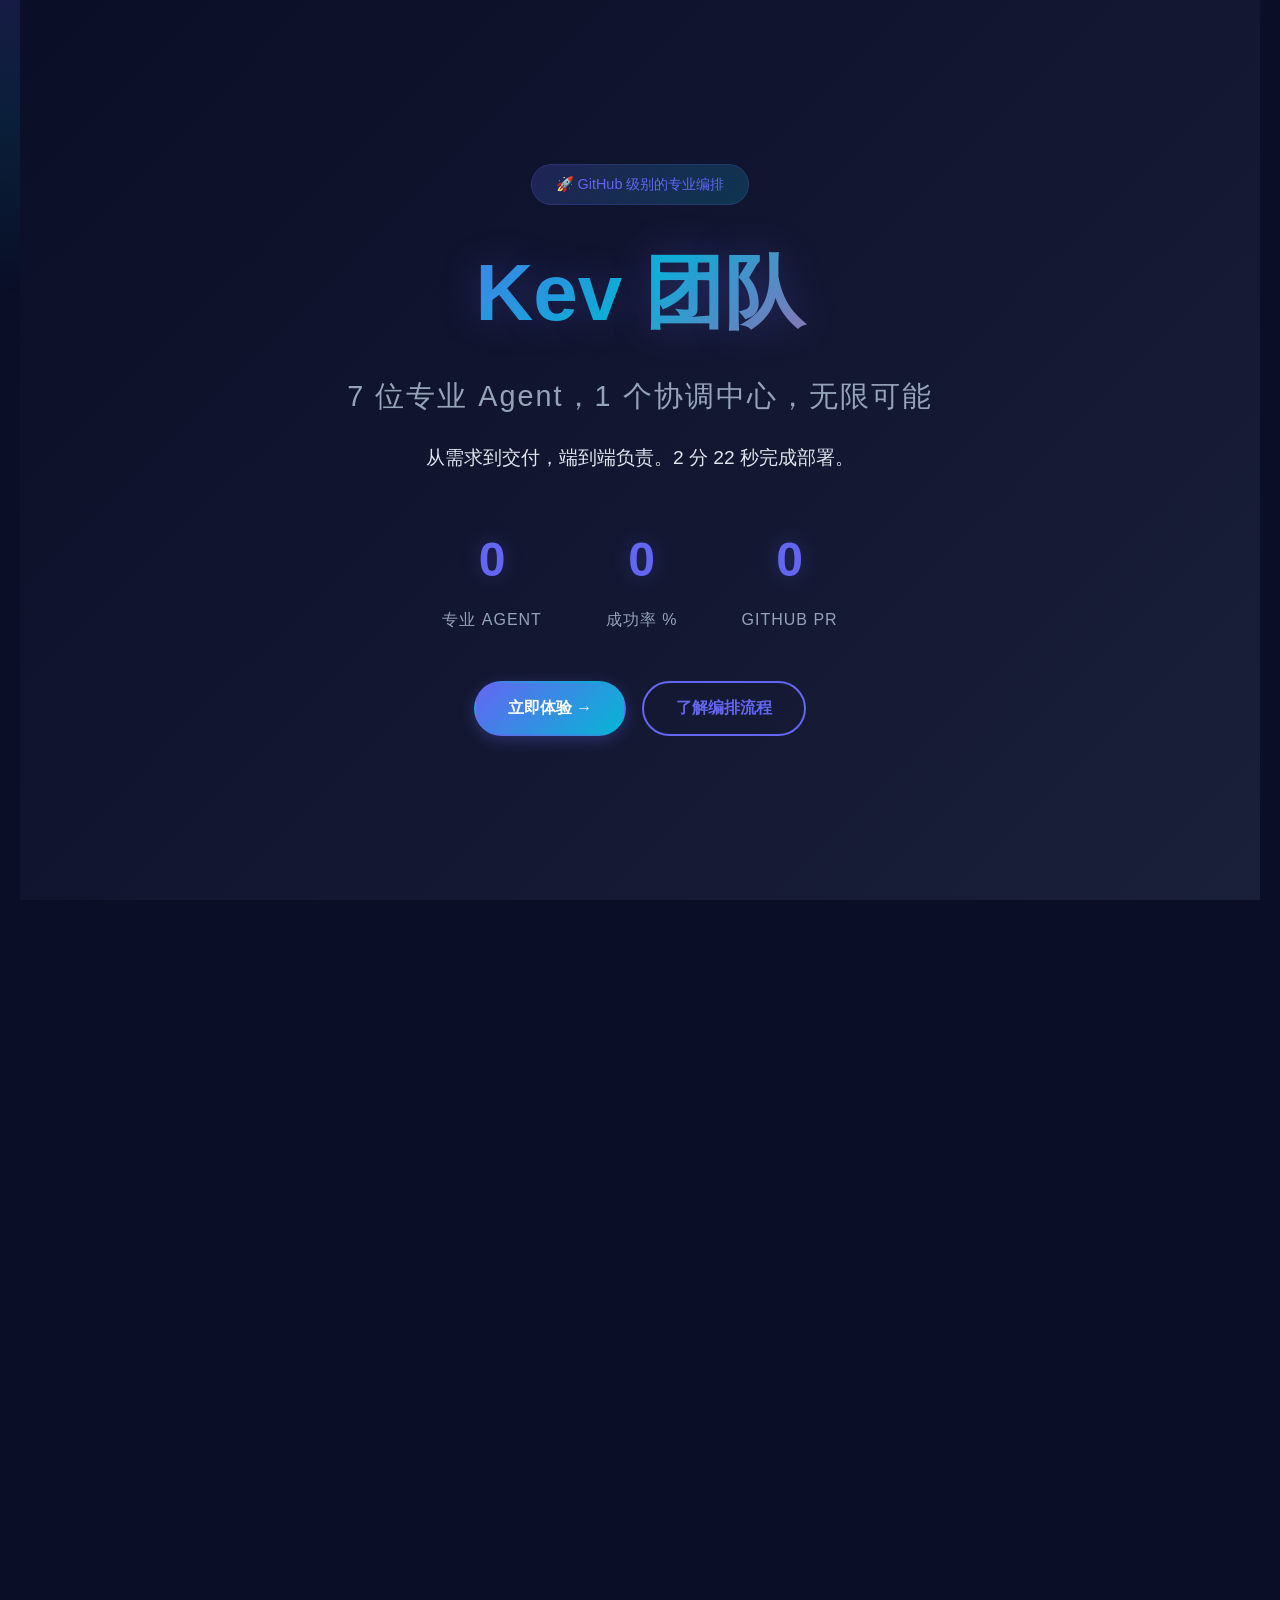
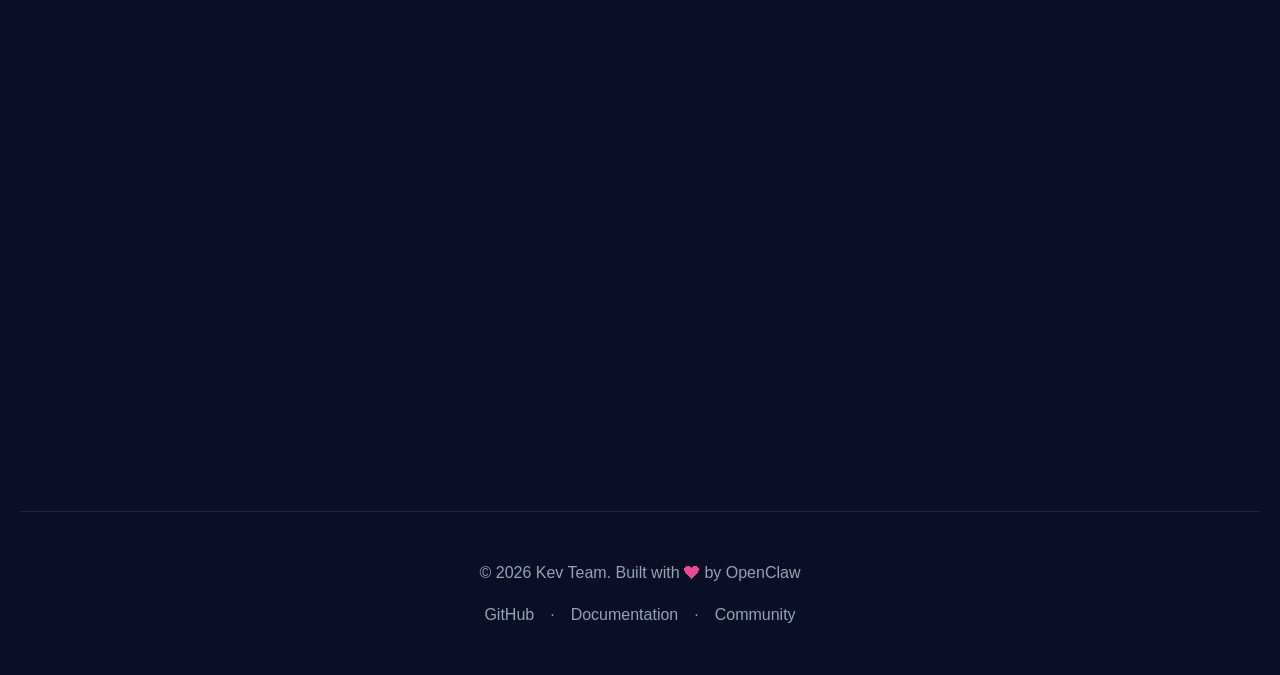
==== commit 5851bcdc: "feat: 添加 Enterprise Features 企业级能力板块 ## 新增内容  - 安全隔离：每个 Agent 独立运行，数据隔离 - 合规审计：完整操作日志，符合 SOC2、GDPR -" ====
--- a/index.html
+++ b/index.html
@@ -89,6 +89,60 @@
         </section>
 
         <!-- Workflow Orchestration Section (Most Important) -->
+        <!-- Enterprise Features Section -->
+        <section class="section enterprise-features" aria-labelledby="enterprise-title" aria-describedby="enterprise-desc">
+            <div class="container">
+                <div class="section-header">
+                    <h2 class="section-title" id="enterprise-title">企业级能力</h2>
+                    <p class="section-subtitle" id="enterprise-desc">
+                        为企业提供安全、合规、可扩展的 AI 协作解决方案
+                    </p>
+                </div>
+
+                <div class="enterprise-grid">
+                    <!-- Feature 1: Security -->
+                    <div class="enterprise-card">
+                        <div class="enterprise-icon">🔒</div>
+                        <h3 class="enterprise-title">安全隔离</h3>
+                        <p class="enterprise-description">每个 Agent 独立运行，数据隔离，权限分离</p>
+                        <div class="enterprise-details">
+                            <p>支持 RBAC 权限控制，敏感操作审计</p>
+                        </div>
+                    </div>
+
+                    <!-- Feature 2: Compliance -->
+                    <div class="enterprise-card">
+                        <div class="enterprise-icon">📋</div>
+                        <h3 class="enterprise-title">合规审计</h3>
+                        <p class="enterprise-description">完整操作日志，符合企业合规要求</p>
+                        <div class="enterprise-details">
+                            <p>支持 SOC2、GDPR 等合规标准</p>
+                        </div>
+                    </div>
+
+                    <!-- Feature 3: Scalability -->
+                    <div class="enterprise-card">
+                        <div class="enterprise-icon">📈</div>
+                        <h3 class="enterprise-title">弹性扩展</h3>
+                        <p class="enterprise-description">按需扩缩容，支持高并发场景</p>
+                        <div class="enterprise-details">
+                            <p>支持 K8s 部署，自动伸缩</p>
+                        </div>
+                    </div>
+
+                    <!-- Feature 4: Integration -->
+                    <div class="enterprise-card">
+                        <div class="enterprise-icon">🔌</div>
+                        <h3 class="enterprise-title">无缝集成</h3>
+                        <p class="enterprise-description">对接企业现有工具链，零成本迁移</p>
+                        <div class="enterprise-details">
+                            <p>支持 GitHub、GitLab、Jira、Slack 等集成</p>
+                        </div>
+                    </div>
+                </div>
+            </div>
+        </section>
+
         <!-- Agent Cards Showcase Section -->
         <section class="section agent-cards-showcase" aria-labelledby="agent-cards-title">
             <h2 class="section-title" id="agent-cards-title">Agent 能力展示</h2>
@@ -126,6 +180,51 @@
                 </button>
             </div>
         </section>
+
+        <!-- Enterprise Features Section -->
+        <section class="section enterprise-features" id="enterprise-features" aria-labelledby="enterprise-title">
+            <h2 class="section-title" id="enterprise-title">企业级能力</h2>
+            <p class="section-subtitle">GitHub 级别的专业编排能力，安全可靠</p>
+
+            <div class="features-grid">
+                <div class="feature-card" data-feature="security">
+                    <div class="feature-icon">🔒</div>
+                    <h3 class="feature-title">安全隔离</h3>
+                    <p class="feature-desc">每个 Agent 独立运行，数据隔离，权限分离</p>
+                    <div class="feature-details">
+                        <p>支持 RBAC 权限控制，敏感操作审计</p>
+                    </div>
+                </div>
+
+                <div class="feature-card" data-feature="compliance">
+                    <div class="feature-icon">📋</div>
+                    <h3 class="feature-title">合规审计</h3>
+                    <p class="feature-desc">完整操作日志，符合企业合规要求</p>
+                    <div class="feature-details">
+                        <p>支持 SOC2、GDPR 等合规标准</p>
+                    </div>
+                </div>
+
+                <div class="feature-card" data-feature="scalability">
+                    <div class="feature-icon">📈</div>
+                    <h3 class="feature-title">弹性扩展</h3>
+                    <p class="feature-desc">按需扩缩容，支持高并发场景</p>
+                    <div class="feature-details">
+                        <p>支持 K8s 部署，自动伸缩</p>
+                    </div>
+                </div>
+
+                <div class="feature-card" data-feature="integration">
+                    <div class="feature-icon">🔌</div>
+                    <h3 class="feature-title">无缝集成</h3>
+                    <p class="feature-desc">对接企业现有工具链，零成本迁移</p>
+                    <div class="feature-details">
+                        <p>支持 GitHub、GitLab、Jira、Slack 等集成</p>
+                    </div>
+                </div>
+            </div>
+        </section>
+
         <section class="section workflow" id="workflow" aria-labelledby="workflow-title" aria-describedby="workflow-desc">
             <h2 class="section-title" id="workflow-title">智能编排流程</h2>
             <p class="section-subtitle" id="workflow-desc">用户输入 → 智能分析 → 并行调度 → 自动汇总</p>
--- a/styles.css
+++ b/styles.css
@@ -1782,3 +1782,224 @@
 .agent-card.animate-in {
     animation: cardSlideIn 0.5s ease-out forwards;
 }
+
+/* ===== ENTERPRISE FEATURES SECTION ===== */
+.enterprise-features {
+    padding: var(--spacing-2xl) 0;
+    background: linear-gradient(180deg, rgba(22, 33, 62, 0.3) 0%, rgba(10, 14, 39, 0.5) 100%);
+    backdrop-filter: blur(20px);
+    -webkit-backdrop-filter: blur(20px);
+    border-top: 1px solid rgba(99, 102, 241, 0.1);
+    border-bottom: 1px solid rgba(99, 102, 241, 0.1);
+}
+
+.enterprise-features .section-header {
+    text-align: center;
+    margin-bottom: var(--spacing-2xl);
+}
+
+.enterprise-grid {
+    display: grid;
+    grid-template-columns: repeat(4, 1fr);
+    gap: var(--spacing-lg);
+    margin-top: var(--spacing-xl);
+}
+
+.enterprise-card {
+    background: rgba(22, 33, 62, 0.4);
+    backdrop-filter: blur(20px);
+    -webkit-backdrop-filter: blur(20px);
+    border: 1px solid rgba(99, 102, 241, 0.2);
+    border-radius: var(--radius-lg);
+    padding: var(--spacing-xl);
+    transition: all var(--transition-base);
+    position: relative;
+    overflow: hidden;
+    text-align: center;
+}
+
+.enterprise-card::before {
+    content: '';
+    position: absolute;
+    top: 0;
+    left: 0;
+    right: 0;
+    height: 3px;
+    background: linear-gradient(90deg, var(--primary-color), var(--secondary-color), var(--accent-color));
+    transform: scaleX(0);
+    transform-origin: left;
+    transition: transform var(--transition-base);
+}
+
+.enterprise-card:hover {
+    transform: translateY(-8px);
+    box-shadow: 
+        0 20px 40px rgba(99, 102, 241, 0.2),
+        0 0 60px rgba(99, 102, 241, 0.1);
+    border-color: rgba(99, 102, 241, 0.4);
+}
+
+.enterprise-card:hover::before {
+    transform: scaleX(1);
+}
+
+.enterprise-icon {
+    font-size: 3rem;
+    margin-bottom: var(--spacing-lg);
+    display: block;
+}
+
+.enterprise-title {
+    font-size: 1.25rem;
+    font-weight: 700;
+    color: var(--text-primary);
+    margin-bottom: var(--spacing-md);
+}
+
+.enterprise-description {
+    font-size: 0.95rem;
+    color: var(--text-secondary);
+    line-height: 1.6;
+    margin-bottom: var(--spacing-md);
+}
+
+.enterprise-details {
+    padding-top: var(--spacing-md);
+    border-top: 1px solid rgba(99, 102, 241, 0.2);
+    font-size: 0.875rem;
+    color: var(--text-tertiary);
+}
+
+.enterprise-details p {
+    margin: 0;
+    line-height: 1.5;
+}
+
+/* Responsive Design for Enterprise Features */
+@media (max-width: 1024px) {
+    .enterprise-grid {
+        grid-template-columns: repeat(2, 1fr);
+    }
+}
+
+@media (max-width: 768px) {
+    .enterprise-grid {
+        grid-template-columns: 1fr;
+    }
+    
+    .enterprise-card {
+        padding: var(--spacing-lg);
+    }
+}
+
+
+/* Enterprise Features Section */
+.enterprise-features {
+    background: linear-gradient(135deg, #1e1e2e 0%, #2d2d44 100%);
+    padding: 80px 20px;
+}
+
+.enterprise-features .section-title {
+    text-align: center;
+    font-size: 2.5rem;
+    margin-bottom: 10px;
+    background: linear-gradient(135deg, var(--primary-color), var(--secondary-color));
+    -webkit-background-clip: text;
+    -webkit-text-fill-color: transparent;
+    background-clip: text;
+}
+
+.enterprise-features .section-subtitle {
+    text-align: center;
+    color: var(--text-secondary);
+    margin-bottom: 50px;
+    font-size: 1.1rem;
+}
+
+.features-grid {
+    display: grid;
+    grid-template-columns: repeat(auto-fit, minmax(280px, 1fr));
+    gap: 30px;
+    max-width: 1200px;
+    margin: 0 auto;
+    padding: 0 20px;
+}
+
+.feature-card {
+    background: var(--card-bg);
+    border: 1px solid var(--border-color);
+    border-radius: 16px;
+    padding: 30px;
+    text-align: center;
+    transition: all 0.3s ease;
+    cursor: pointer;
+}
+
+.feature-card:hover {
+    transform: translateY(-8px);
+    border-color: var(--primary-color);
+    box-shadow: 0 20px 40px rgba(99, 102, 241, 0.2);
+}
+
+.feature-icon {
+    font-size: 3rem;
+    margin-bottom: 15px;
+}
+
+.feature-title {
+    font-size: 1.3rem;
+    margin-bottom: 10px;
+    color: var(--text-primary);
+}
+
+.feature-desc {
+    color: var(--text-secondary);
+    font-size: 0.95rem;
+    line-height: 1.6;
+}
+
+.feature-details {
+    margin-top: 15px;
+    padding-top: 15px;
+    border-top: 1px solid var(--border-color);
+    color: var(--text-secondary);
+    font-size: 0.85rem;
+    opacity: 0;
+    transform: translateY(-10px);
+    transition: all 0.3s ease;
+}
+
+.feature-card:hover .feature-details {
+    opacity: 1;
+    transform: translateY(0);
+}
+
+/* Mobile responsive */
+@media (max-width: 768px) {
+    .enterprise-features .section-title {
+        font-size: 1.8rem;
+    }
+    
+    .features-grid {
+        grid-template-columns: repeat(2, 1fr);
+        gap: 15px;
+    }
+    
+    .feature-card {
+        padding: 20px;
+    }
+    
+    .feature-icon {
+        font-size: 2rem;
+    }
+    
+    .feature-title {
+        font-size: 1.1rem;
+    }
+}
+
+@media (max-width: 480px) {
+    .features-grid {
+        grid-template-columns: 1fr;
+    }
+}
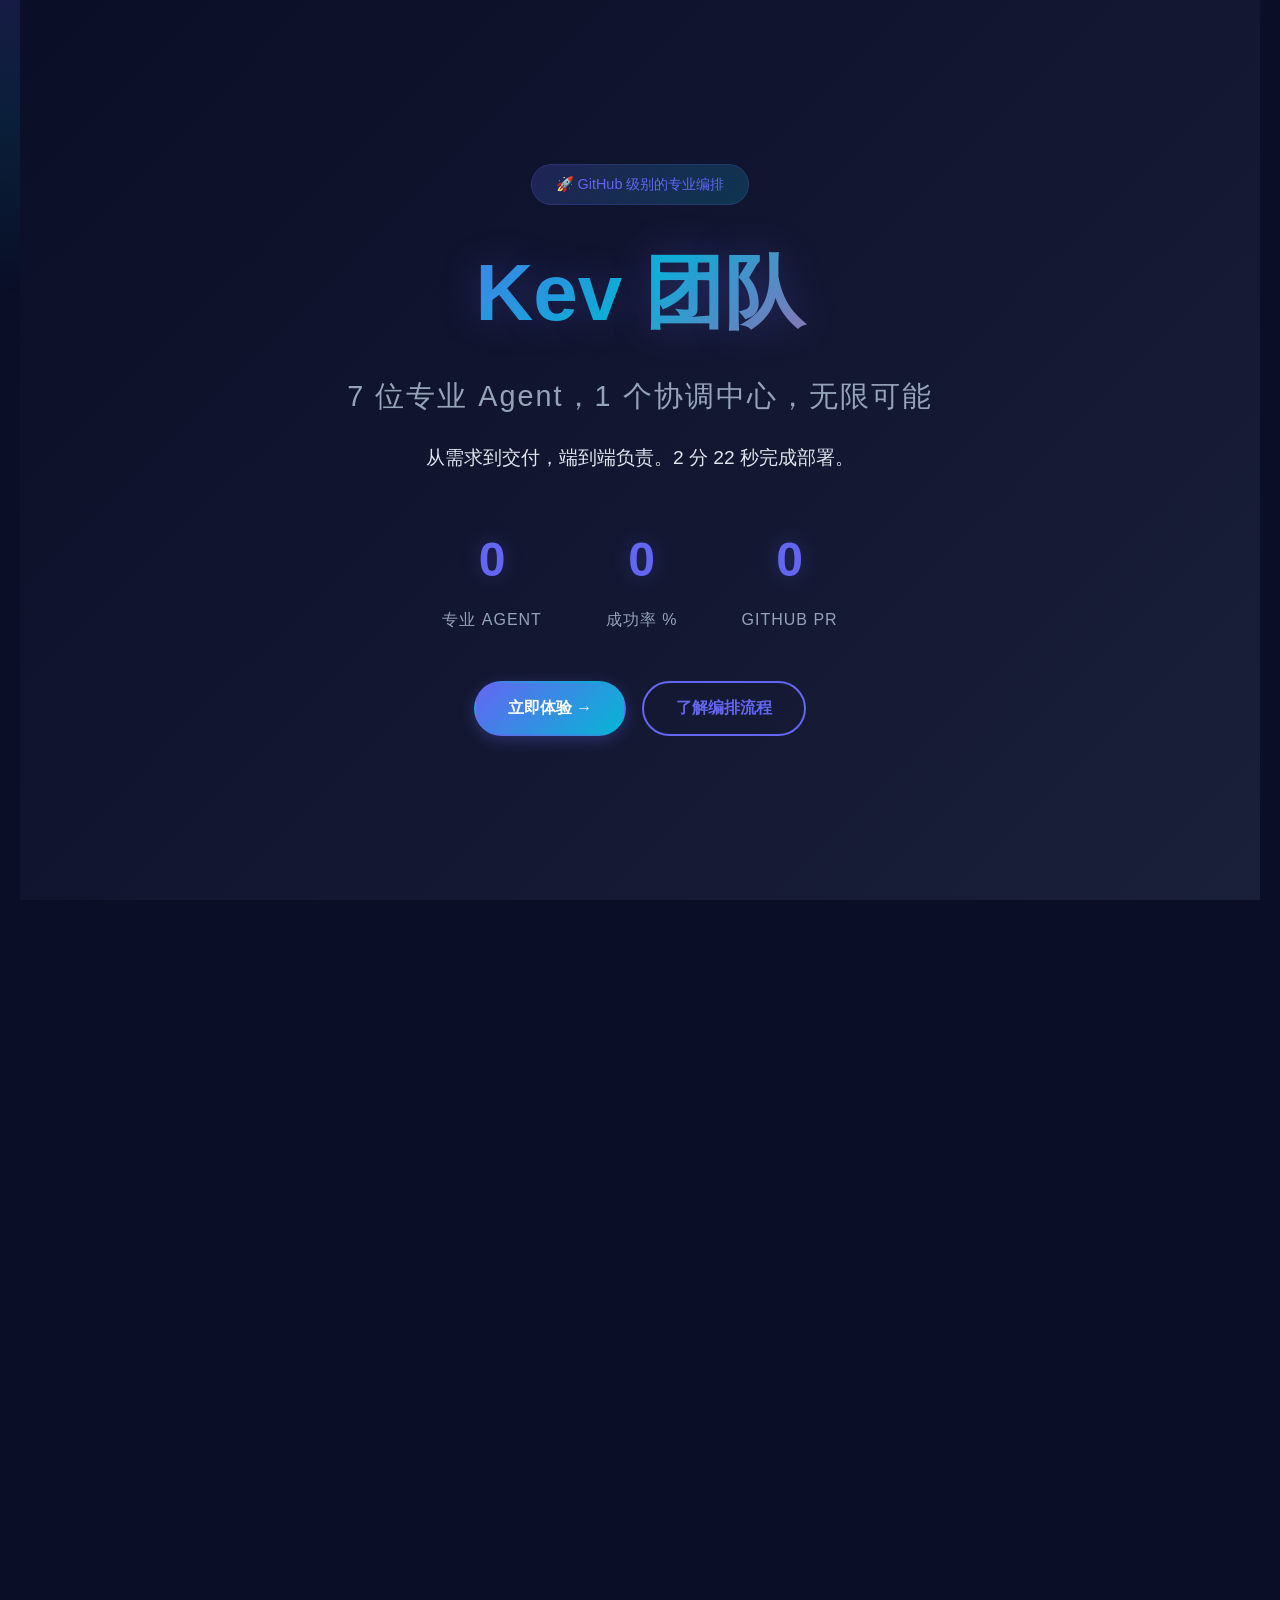
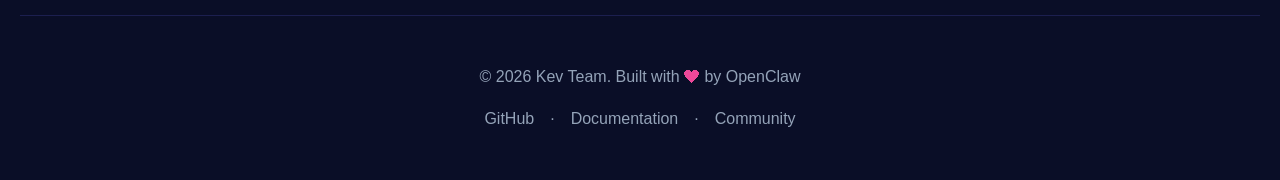
==== commit 4e0fc252: "fix: 删除重复的 Enterprise section，保留正确的 feature-card 版本 Co-Authored-By: ClawTeam <noreply@clawteam.ai>" ====
--- a/index.html
+++ b/index.html
@@ -89,60 +89,6 @@
         </section>
 
         <!-- Workflow Orchestration Section (Most Important) -->
-        <!-- Enterprise Features Section -->
-        <section class="section enterprise-features" aria-labelledby="enterprise-title" aria-describedby="enterprise-desc">
-            <div class="container">
-                <div class="section-header">
-                    <h2 class="section-title" id="enterprise-title">企业级能力</h2>
-                    <p class="section-subtitle" id="enterprise-desc">
-                        为企业提供安全、合规、可扩展的 AI 协作解决方案
-                    </p>
-                </div>
-
-                <div class="enterprise-grid">
-                    <!-- Feature 1: Security -->
-                    <div class="enterprise-card">
-                        <div class="enterprise-icon">🔒</div>
-                        <h3 class="enterprise-title">安全隔离</h3>
-                        <p class="enterprise-description">每个 Agent 独立运行，数据隔离，权限分离</p>
-                        <div class="enterprise-details">
-                            <p>支持 RBAC 权限控制，敏感操作审计</p>
-                        </div>
-                    </div>
-
-                    <!-- Feature 2: Compliance -->
-                    <div class="enterprise-card">
-                        <div class="enterprise-icon">📋</div>
-                        <h3 class="enterprise-title">合规审计</h3>
-                        <p class="enterprise-description">完整操作日志，符合企业合规要求</p>
-                        <div class="enterprise-details">
-                            <p>支持 SOC2、GDPR 等合规标准</p>
-                        </div>
-                    </div>
-
-                    <!-- Feature 3: Scalability -->
-                    <div class="enterprise-card">
-                        <div class="enterprise-icon">📈</div>
-                        <h3 class="enterprise-title">弹性扩展</h3>
-                        <p class="enterprise-description">按需扩缩容，支持高并发场景</p>
-                        <div class="enterprise-details">
-                            <p>支持 K8s 部署，自动伸缩</p>
-                        </div>
-                    </div>
-
-                    <!-- Feature 4: Integration -->
-                    <div class="enterprise-card">
-                        <div class="enterprise-icon">🔌</div>
-                        <h3 class="enterprise-title">无缝集成</h3>
-                        <p class="enterprise-description">对接企业现有工具链，零成本迁移</p>
-                        <div class="enterprise-details">
-                            <p>支持 GitHub、GitLab、Jira、Slack 等集成</p>
-                        </div>
-                    </div>
-                </div>
-            </div>
-        </section>
-
         <!-- Agent Cards Showcase Section -->
         <section class="section agent-cards-showcase" aria-labelledby="agent-cards-title">
             <h2 class="section-title" id="agent-cards-title">Agent 能力展示</h2>
